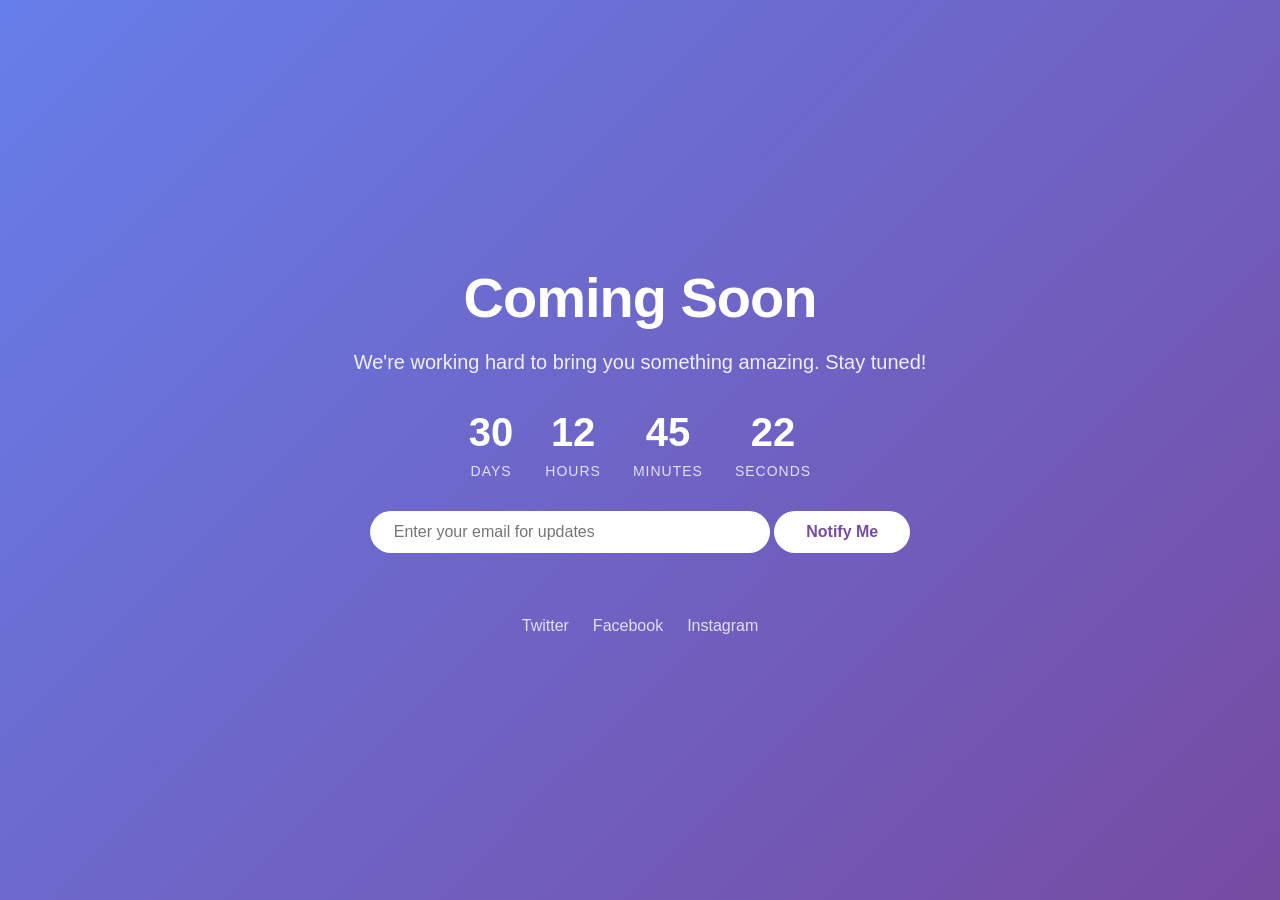
==== index.html @ 6c6be85b "first commit" ====
<!DOCTYPE html>
<html lang="en">
<head>
    <meta charset="UTF-8">
    <meta name="viewport" content="width=device-width, initial-scale=1.0">
    <title>Coming Soon</title>
    <style>
        * {
            margin: 0;
            padding: 0;
            box-sizing: border-box;
            font-family: -apple-system, BlinkMacSystemFont, 'Segoe UI', Roboto, Oxygen, Ubuntu, Cantarell, sans-serif;
        }

        body {
            min-height: 100vh;
            display: flex;
            flex-direction: column;
            justify-content: center;
            align-items: center;
            background: linear-gradient(135deg, #667eea 0%, #764ba2 100%);
            color: white;
            padding: 2rem;
            text-align: center;
        }

        .container {
            max-width: 800px;
            margin: 0 auto;
        }

        h1 {
            font-size: 3.5rem;
            margin-bottom: 1rem;
            font-weight: 700;
            letter-spacing: -1px;
        }

        p {
            font-size: 1.25rem;
            margin-bottom: 2rem;
            line-height: 1.6;
            opacity: 0.9;
        }

        .countdown {
            display: flex;
            gap: 2rem;
            margin: 2rem 0;
            justify-content: center;
        }

        .countdown-item {
            display: flex;
            flex-direction: column;
            align-items: center;
        }

        .countdown-number {
            font-size: 2.5rem;
            font-weight: 700;
            margin-bottom: 0.5rem;
        }

        .countdown-label {
            font-size: 0.875rem;
            text-transform: uppercase;
            letter-spacing: 1px;
            opacity: 0.8;
        }

        .email-form {
            margin-top: 2rem;
        }

        input[type="email"] {
            padding: 0.75rem 1.5rem;
            font-size: 1rem;
            border: none;
            border-radius: 50px;
            width: 100%;
            max-width: 400px;
            margin-bottom: 1rem;
            outline: none;
        }

        button {
            background: white;
            color: #764ba2;
            border: none;
            padding: 0.75rem 2rem;
            font-size: 1rem;
            font-weight: 600;
            border-radius: 50px;
            cursor: pointer;
            transition: transform 0.2s;
        }

        button:hover {
            transform: translateY(-2px);
        }

        .social-links {
            margin-top: 3rem;
            display: flex;
            gap: 1.5rem;
            justify-content: center;
        }

        .social-links a {
            color: white;
            text-decoration: none;
            opacity: 0.8;
            transition: opacity 0.2s;
        }

        .social-links a:hover {
            opacity: 1;
        }

        @media (max-width: 600px) {
            h1 {
                font-size: 2.5rem;
            }

            .countdown {
                gap: 1rem;
            }

            .countdown-number {
                font-size: 2rem;
            }
        }
    </style>
</head>
<body>
    <div class="container">
        <h1>Coming Soon</h1>
        <p>We're working hard to bring you something amazing. Stay tuned!</p>
        
        <div class="countdown">
            <div class="countdown-item">
                <span class="countdown-number">30</span>
                <span class="countdown-label">Days</span>
            </div>
            <div class="countdown-item">
                <span class="countdown-number">12</span>
                <span class="countdown-label">Hours</span>
            </div>
            <div class="countdown-item">
                <span class="countdown-number">45</span>
                <span class="countdown-label">Minutes</span>
            </div>
            <div class="countdown-item">
                <span class="countdown-number">22</span>
                <span class="countdown-label">Seconds</span>
            </div>
        </div>

        <div class="email-form">
            <input type="email" placeholder="Enter your email for updates">
            <button>Notify Me</button>
        </div>

        <div class="social-links">
            <a href="#" aria-label="Twitter">Twitter</a>
            <a href="#" aria-label="Facebook">Facebook</a>
            <a href="#" aria-label="Instagram">Instagram</a>
        </div>
    </div>
</body>
</html>
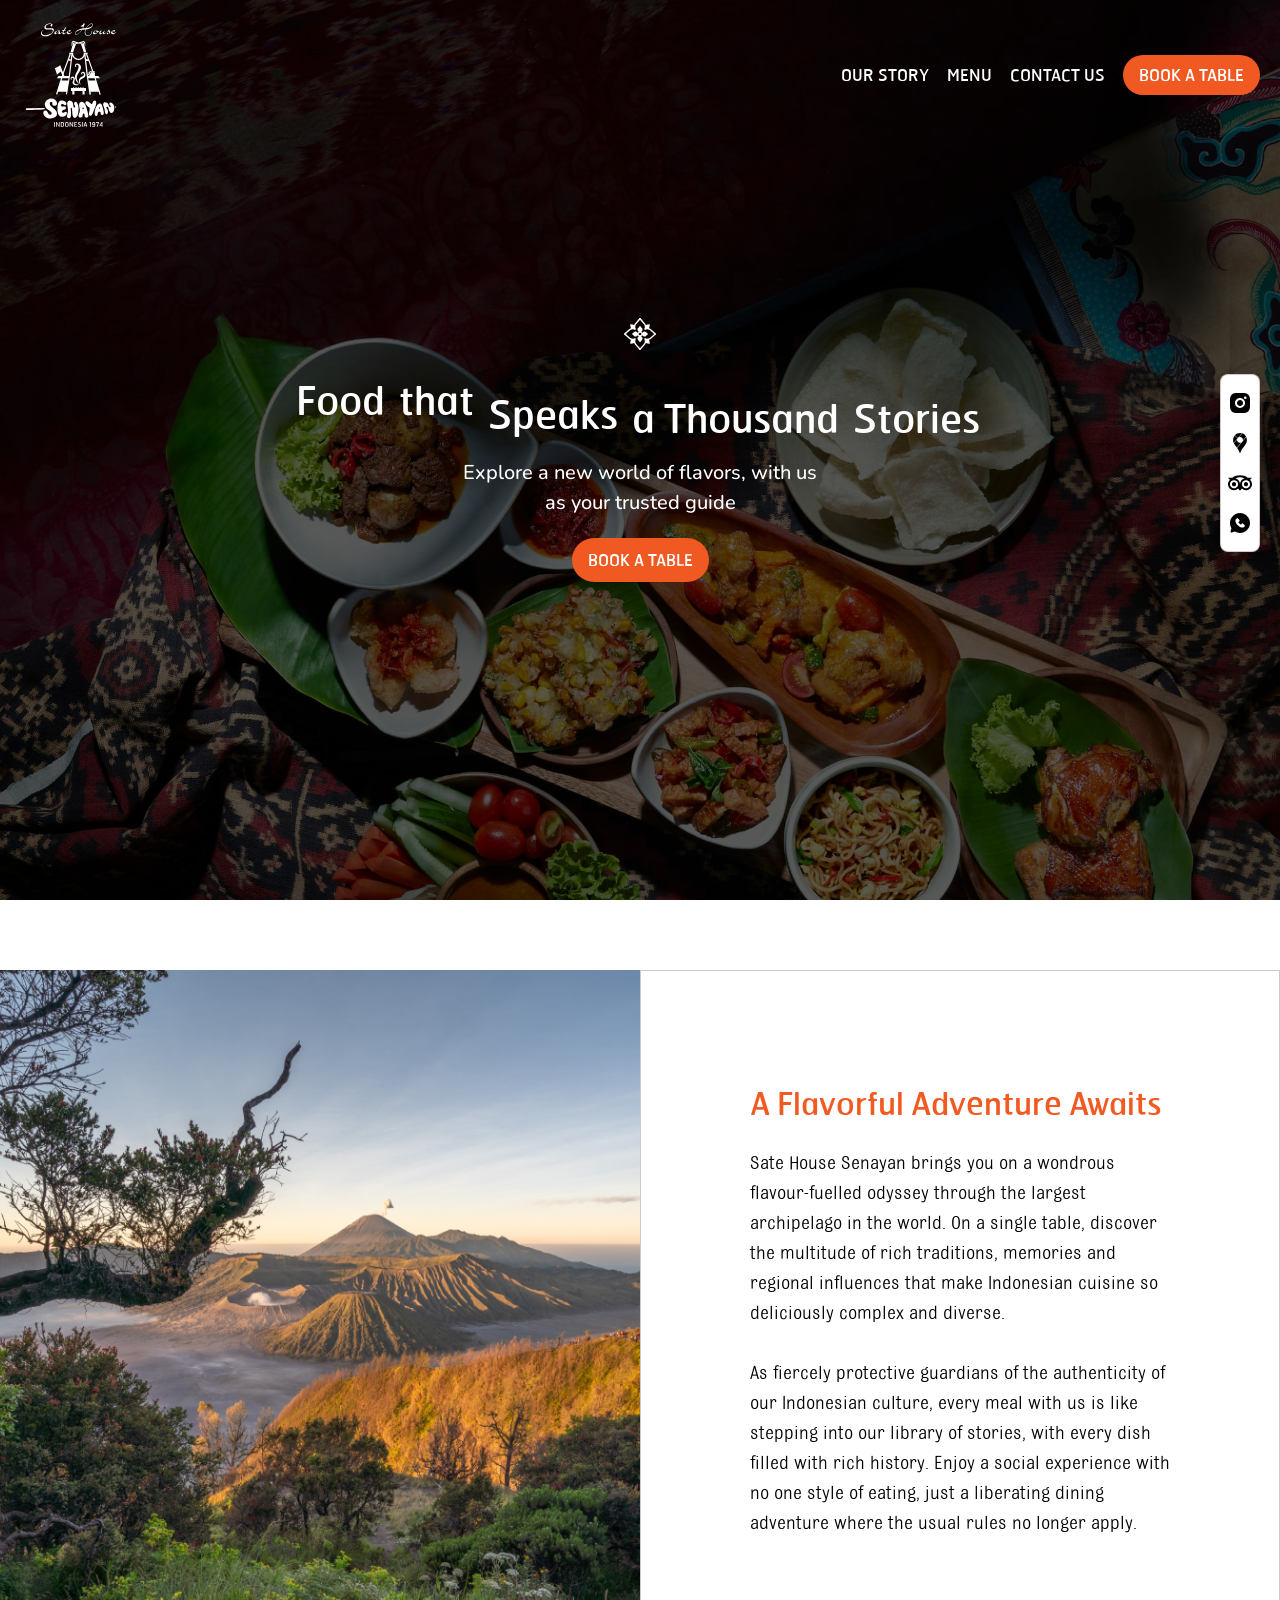
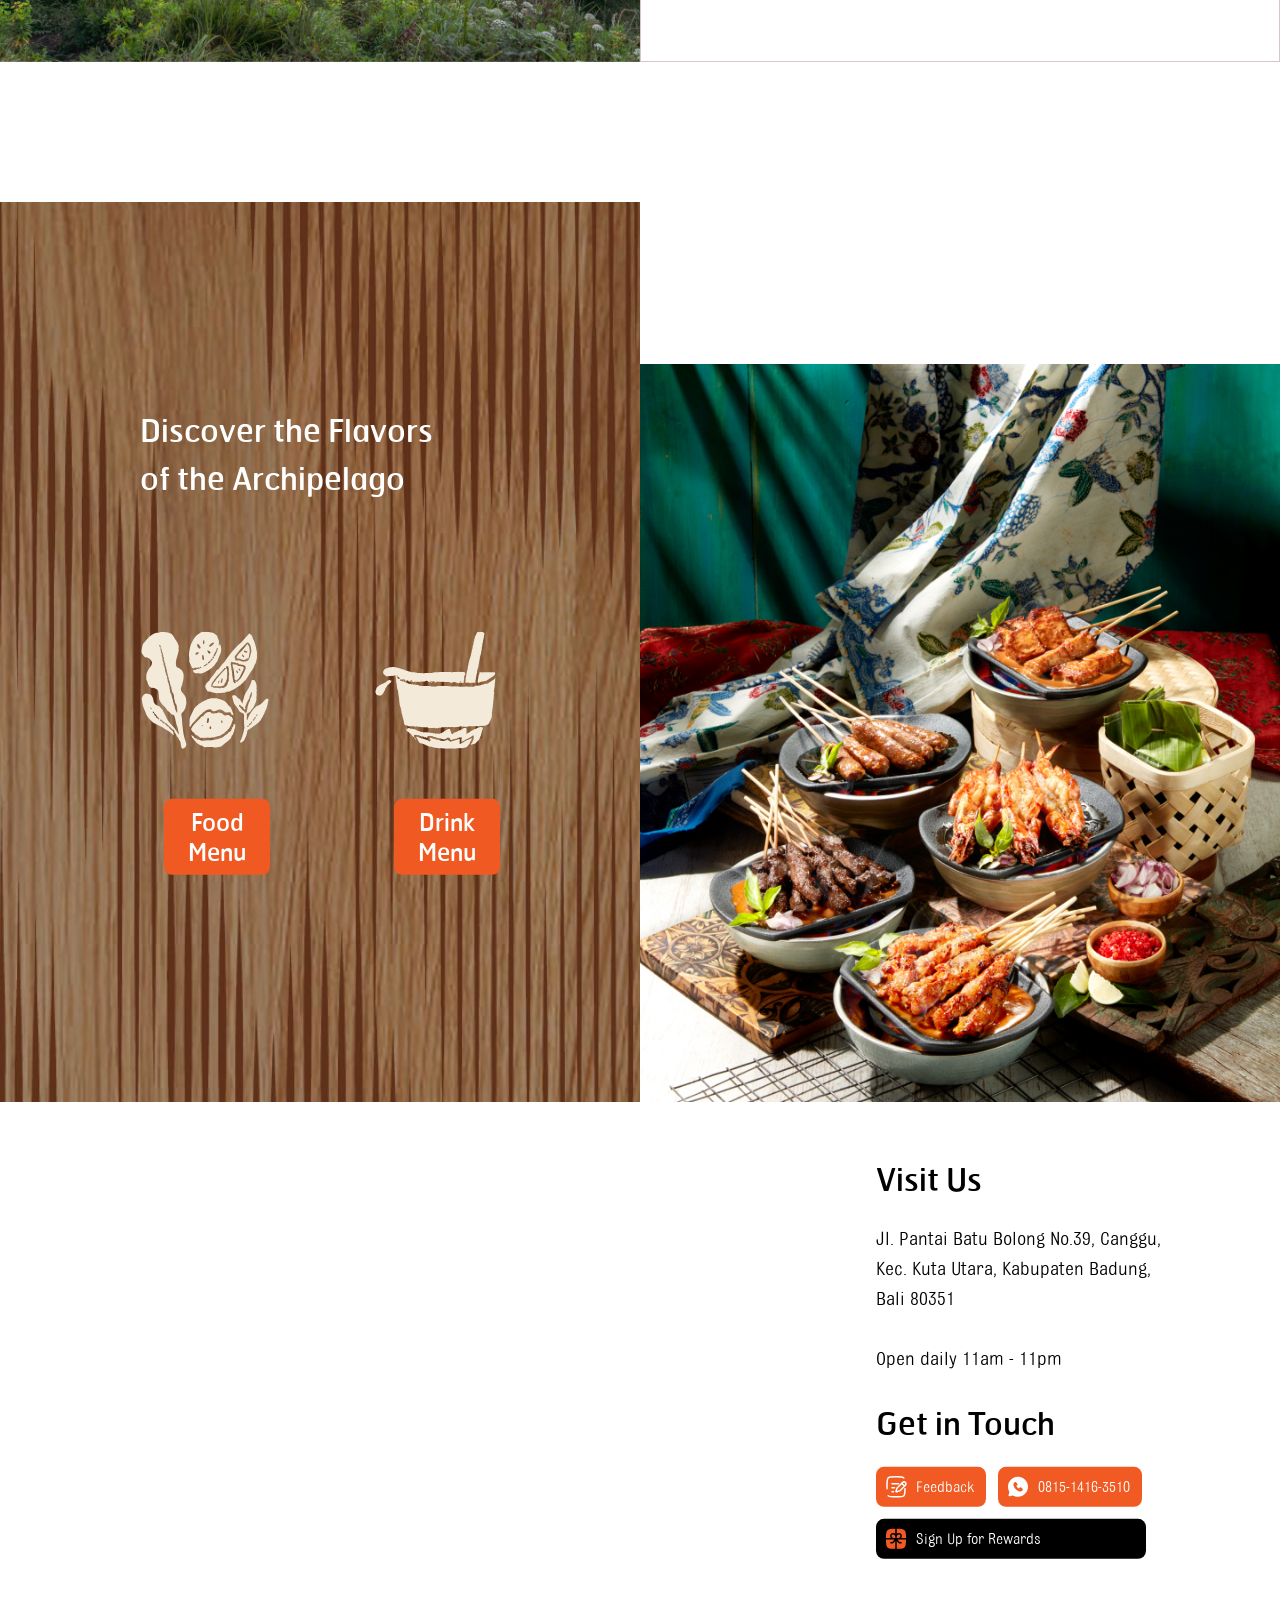
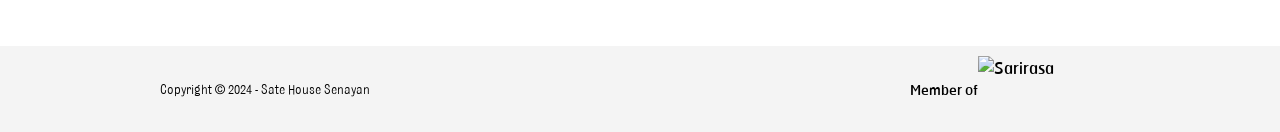
==== commit a260d0b0: "static page" ====
--- a/index.html
+++ b/index.html
@@ -1,172 +1 @@
-<!DOCTYPE html>
-<html lang="en">
-<head>
-    <meta charset="UTF-8">
-    <meta name="viewport" content="width=device-width, initial-scale=1.0">
-    <title>Coming Soon</title>
-    <style>
-        * {
-            margin: 0;
-            padding: 0;
-            box-sizing: border-box;
-            font-family: -apple-system, BlinkMacSystemFont, 'Segoe UI', Roboto, Oxygen, Ubuntu, Cantarell, sans-serif;
-        }
-
-        body {
-            min-height: 100vh;
-            display: flex;
-            flex-direction: column;
-            justify-content: center;
-            align-items: center;
-            background: linear-gradient(135deg, #667eea 0%, #764ba2 100%);
-            color: white;
-            padding: 2rem;
-            text-align: center;
-        }
-
-        .container {
-            max-width: 800px;
-            margin: 0 auto;
-        }
-
-        h1 {
-            font-size: 3.5rem;
-            margin-bottom: 1rem;
-            font-weight: 700;
-            letter-spacing: -1px;
-        }
-
-        p {
-            font-size: 1.25rem;
-            margin-bottom: 2rem;
-            line-height: 1.6;
-            opacity: 0.9;
-        }
-
-        .countdown {
-            display: flex;
-            gap: 2rem;
-            margin: 2rem 0;
-            justify-content: center;
-        }
-
-        .countdown-item {
-            display: flex;
-            flex-direction: column;
-            align-items: center;
-        }
-
-        .countdown-number {
-            font-size: 2.5rem;
-            font-weight: 700;
-            margin-bottom: 0.5rem;
-        }
-
-        .countdown-label {
-            font-size: 0.875rem;
-            text-transform: uppercase;
-            letter-spacing: 1px;
-            opacity: 0.8;
-        }
-
-        .email-form {
-            margin-top: 2rem;
-        }
-
-        input[type="email"] {
-            padding: 0.75rem 1.5rem;
-            font-size: 1rem;
-            border: none;
-            border-radius: 50px;
-            width: 100%;
-            max-width: 400px;
-            margin-bottom: 1rem;
-            outline: none;
-        }
-
-        button {
-            background: white;
-            color: #764ba2;
-            border: none;
-            padding: 0.75rem 2rem;
-            font-size: 1rem;
-            font-weight: 600;
-            border-radius: 50px;
-            cursor: pointer;
-            transition: transform 0.2s;
-        }
-
-        button:hover {
-            transform: translateY(-2px);
-        }
-
-        .social-links {
-            margin-top: 3rem;
-            display: flex;
-            gap: 1.5rem;
-            justify-content: center;
-        }
-
-        .social-links a {
-            color: white;
-            text-decoration: none;
-            opacity: 0.8;
-            transition: opacity 0.2s;
-        }
-
-        .social-links a:hover {
-            opacity: 1;
-        }
-
-        @media (max-width: 600px) {
-            h1 {
-                font-size: 2.5rem;
-            }
-
-            .countdown {
-                gap: 1rem;
-            }
-
-            .countdown-number {
-                font-size: 2rem;
-            }
-        }
-    </style>
-</head>
-<body>
-    <div class="container">
-        <h1>Coming Soon</h1>
-        <p>We're working hard to bring you something amazing. Stay tuned!</p>
-        
-        <div class="countdown">
-            <div class="countdown-item">
-                <span class="countdown-number">30</span>
-                <span class="countdown-label">Days</span>
-            </div>
-            <div class="countdown-item">
-                <span class="countdown-number">12</span>
-                <span class="countdown-label">Hours</span>
-            </div>
-            <div class="countdown-item">
-                <span class="countdown-number">45</span>
-                <span class="countdown-label">Minutes</span>
-            </div>
-            <div class="countdown-item">
-                <span class="countdown-number">22</span>
-                <span class="countdown-label">Seconds</span>
-            </div>
-        </div>
-
-        <div class="email-form">
-            <input type="email" placeholder="Enter your email for updates">
-            <button>Notify Me</button>
-        </div>
-
-        <div class="social-links">
-            <a href="#" aria-label="Twitter">Twitter</a>
-            <a href="#" aria-label="Facebook">Facebook</a>
-            <a href="#" aria-label="Instagram">Instagram</a>
-        </div>
-    </div>
-</body>
-</html>+<!DOCTYPE html><html lang="en" class="__className_6db73c __className_2bde3f "><head><meta charSet="utf-8"/><meta name="viewport" content="width=device-width, initial-scale=1"/><link rel="stylesheet" href="/_next/static/css/7b7d00e646246f4a.css" data-precedence="next"/><link rel="preload" as="script" fetchPriority="low" href="/_next/static/chunks/webpack-5781fd0ef78ba35a.js"/><script src="/_next/static/chunks/4bd1b696-b4d4c3868257e762.js" async=""></script><script src="/_next/static/chunks/517-fddcf30f8b058bba.js" async=""></script><script src="/_next/static/chunks/main-app-9f4c0e25c41bf438.js" async=""></script><script src="/_next/static/chunks/899-93f6ccc9c23cd250.js" async=""></script><script src="/_next/static/chunks/125-6d3291739404883a.js" async=""></script><script src="/_next/static/chunks/app/layout-464c340d1056401e.js" async=""></script><script src="/_next/static/chunks/506-14bade9858366068.js" async=""></script><script src="/_next/static/chunks/app/page-1eec927fa86f9a3a.js" async=""></script><link rel="preload" href="/_next/static/css/98c5d6a2d9424ba6.css" as="style"/><link rel="preload" href="https://www.googletagmanager.com/gtag/js?id=G-S4T24HRCFS" as="script"/><title>Sate House Senayan - Discover the Flavors of Indonesia</title><meta name="description" content="Explore a new world of flavors, with Sate House Senayan as your trusted guide. Reserve Now!"/><meta name="keywords" content="Sate House Senayan,Sate Khas Senayan,Sate Senayan Bali,Sate House Senayan Canggu,Sate House Senayan Menu,Sate House Senayan Food,Sate House Senayan Menu,Reservation Sate House Senayan,Best Satay in Bali,Bali Food Recommendation,Restaurant in Canggu,Best Indonesian Restaurant Canggu,Authentic Indonesian Cuisine Canggu,Family-Friendly Restaurant Canggu,Traditional Indonesian Food Canggu,Sarirasa Group Restaurant,Best Restaurant in Bali,Bali Delicious Indonesian Restaurant"/><meta property="og:title" content="Sate House Senayan - Discover the Flavors of Indonesia"/><meta property="og:description" content="Explore a new world of flavors, with Sate House Senayan as your trusted guide. Reserve Now!"/><meta property="og:image" content="http://localhost:3000/shs-logo.png"/><meta name="twitter:card" content="summary_large_image"/><meta name="twitter:title" content="Sate House Senayan - Discover the Flavors of Indonesia"/><meta name="twitter:description" content="Explore a new world of flavors, with Sate House Senayan as your trusted guide. Reserve Now!"/><meta name="twitter:image" content="http://localhost:3000/shs-logo.png"/><link rel="icon" href="/favicon.ico" type="image/x-icon" sizes="16x16"/><script src="/_next/static/chunks/polyfills-42372ed130431b0a.js" noModule=""></script></head><body><div class="w-full h-screen flex flex-col justify-center items-center" style="opacity:1"><div role="status" class="scale-[200%]"><svg aria-hidden="true" class="inline w-8 h-8 text-gray-200 animate-spin dark:text-[#76592b] fill-[#c39245]" viewBox="0 0 100 101" fill="none" xmlns="http://www.w3.org/2000/svg"><path d="M100 50.5908C100 78.2051 77.6142 100.591 50 100.591C22.3858 100.591 0 78.2051 0 50.5908C0 22.9766 22.3858 0.59082 50 0.59082C77.6142 0.59082 100 22.9766 100 50.5908ZM9.08144 50.5908C9.08144 73.1895 27.4013 91.5094 50 91.5094C72.5987 91.5094 90.9186 73.1895 90.9186 50.5908C90.9186 27.9921 72.5987 9.67226 50 9.67226C27.4013 9.67226 9.08144 27.9921 9.08144 50.5908Z" fill="currentColor"></path><path d="M93.9676 39.0409C96.393 38.4038 97.8624 35.9116 97.0079 33.5539C95.2932 28.8227 92.871 24.3692 89.8167 20.348C85.8452 15.1192 80.8826 10.7238 75.2124 7.41289C69.5422 4.10194 63.2754 1.94025 56.7698 1.05124C51.7666 0.367541 46.6976 0.446843 41.7345 1.27873C39.2613 1.69328 37.813 4.19778 38.4501 6.62326C39.0873 9.04874 41.5694 10.4717 44.0505 10.1071C47.8511 9.54855 51.7191 9.52689 55.5402 10.0491C60.8642 10.7766 65.9928 12.5457 70.6331 15.2552C75.2735 17.9648 79.3347 21.5619 82.5849 25.841C84.9175 28.9121 86.7997 32.2913 88.1811 35.8758C89.083 38.2158 91.5421 39.6781 93.9676 39.0409Z" fill="currentFill"></path></svg></div><span class="text-[16px] lg:text-[18px] text-[#c39245] mt-8 font-nunito font-semibold">Loading...</span></div><script src="/_next/static/chunks/webpack-5781fd0ef78ba35a.js" async=""></script><script>(self.__next_f=self.__next_f||[]).push([0])</script><script>self.__next_f.push([1,"3:\"$Sreact.fragment\"\n4:I[8374,[\"899\",\"static/chunks/899-93f6ccc9c23cd250.js\",\"125\",\"static/chunks/125-6d3291739404883a.js\",\"177\",\"static/chunks/app/layout-464c340d1056401e.js\"],\"AppProvider\"]\n5:I[3446,[\"899\",\"static/chunks/899-93f6ccc9c23cd250.js\",\"125\",\"static/chunks/125-6d3291739404883a.js\",\"177\",\"static/chunks/app/layout-464c340d1056401e.js\"],\"Providers\"]\n6:I[5244,[],\"\"]\n7:I[3866,[],\"\"]\n8:I[766,[\"899\",\"static/chunks/899-93f6ccc9c23cd250.js\",\"125\",\"static/chunks/125-6d3291739404883a.js\",\"177\",\"static/chunks/app/layout-464c340d1056401e.js\"],\"GoogleAnalytics\"]\n9:I[7033,[],\"ClientPageRoot\"]\na:I[2903,[\"899\",\"static/chunks/899-93f6ccc9c23cd250.js\",\"125\",\"static/chunks/125-6d3291739404883a.js\",\"506\",\"static/chunks/506-14bade9858366068.js\",\"974\",\"static/chunks/app/page-1eec927fa86f9a3a.js\"],\"default\"]\nd:I[6213,[],\"OutletBoundary\"]\nf:I[6213,[],\"MetadataBoundary\"]\n11:I[6213,[],\"ViewportBoundary\"]\n13:I[4835,[],\"\"]\n1:HL[\"/_next/static/css/7b7d00e646246f4a.css\",\"style\"]\n2:HL[\"/_next/static/css/98c5d6a2d9424ba6.css\",\"style\"]\n"])</script><script>self.__next_f.push([1,"0:{\"P\":null,\"b\":\"rI2txaQR-Y3vKgii42Got\",\"p\":\"\",\"c\":[\"\",\"\"],\"i\":false,\"f\":[[[\"\",{\"children\":[\"__PAGE__\",{}]},\"$undefined\",\"$undefined\",true],[\"\",[\"$\",\"$3\",\"c\",{\"children\":[[[\"$\",\"link\",\"0\",{\"rel\":\"stylesheet\",\"href\":\"/_next/static/css/7b7d00e646246f4a.css\",\"precedence\":\"next\",\"crossOrigin\":\"$undefined\",\"nonce\":\"$undefined\"}]],[\"$\",\"html\",null,{\"lang\":\"en\",\"suppressHydrationWarning\":true,\"className\":\"__className_6db73c __className_2bde3f \",\"children\":[[\"$\",\"body\",null,{\"children\":[\"$\",\"$L4\",null,{\"children\":[\"$\",\"$L5\",null,{\"children\":[\"$\",\"$L6\",null,{\"parallelRouterKey\":\"children\",\"segmentPath\":[\"children\"],\"error\":\"$undefined\",\"errorStyles\":\"$undefined\",\"errorScripts\":\"$undefined\",\"template\":[\"$\",\"$L7\",null,{}],\"templateStyles\":\"$undefined\",\"templateScripts\":\"$undefined\",\"notFound\":[[\"$\",\"title\",null,{\"children\":\"404: This page could not be found.\"}],[\"$\",\"div\",null,{\"style\":{\"fontFamily\":\"system-ui,\\\"Segoe UI\\\",Roboto,Helvetica,Arial,sans-serif,\\\"Apple Color Emoji\\\",\\\"Segoe UI Emoji\\\"\",\"height\":\"100vh\",\"textAlign\":\"center\",\"display\":\"flex\",\"flexDirection\":\"column\",\"alignItems\":\"center\",\"justifyContent\":\"center\"},\"children\":[\"$\",\"div\",null,{\"children\":[[\"$\",\"style\",null,{\"dangerouslySetInnerHTML\":{\"__html\":\"body{color:#000;background:#fff;margin:0}.next-error-h1{border-right:1px solid rgba(0,0,0,.3)}@media (prefers-color-scheme:dark){body{color:#fff;background:#000}.next-error-h1{border-right:1px solid rgba(255,255,255,.3)}}\"}}],[\"$\",\"h1\",null,{\"className\":\"next-error-h1\",\"style\":{\"display\":\"inline-block\",\"margin\":\"0 20px 0 0\",\"padding\":\"0 23px 0 0\",\"fontSize\":24,\"fontWeight\":500,\"verticalAlign\":\"top\",\"lineHeight\":\"49px\"},\"children\":\"404\"}],[\"$\",\"div\",null,{\"style\":{\"display\":\"inline-block\"},\"children\":[\"$\",\"h2\",null,{\"style\":{\"fontSize\":14,\"fontWeight\":400,\"lineHeight\":\"49px\",\"margin\":0},\"children\":\"This page could not be found.\"}]}]]}]}]],\"notFoundStyles\":[]}]}]}]}],[\"$\",\"$L8\",null,{\"gaId\":\"G-S4T24HRCFS\"}]]}]]}],{\"children\":[\"__PAGE__\",[\"$\",\"$3\",\"c\",{\"children\":[[\"$\",\"$L9\",null,{\"Component\":\"$a\",\"searchParams\":{},\"params\":{},\"promises\":[\"$@b\",\"$@c\"]}],[[\"$\",\"link\",\"0\",{\"rel\":\"stylesheet\",\"href\":\"/_next/static/css/98c5d6a2d9424ba6.css\",\"precedence\":\"next\",\"crossOrigin\":\"$undefined\",\"nonce\":\"$undefined\"}]],[\"$\",\"$Ld\",null,{\"children\":\"$Le\"}]]}],{},null]},null],[\"$\",\"$3\",\"h\",{\"children\":[null,[\"$\",\"$3\",\"YYYOxIQPoZxSJGMmV42Me\",{\"children\":[[\"$\",\"$Lf\",null,{\"children\":\"$L10\"}],[\"$\",\"$L11\",null,{\"children\":\"$L12\"}],null]}]]}]]],\"m\":\"$undefined\",\"G\":[\"$13\",\"$undefined\"],\"s\":false,\"S\":true}\n"])</script><script>self.__next_f.push([1,"b:{}\nc:{}\n"])</script><script>self.__next_f.push([1,"12:[[\"$\",\"meta\",\"0\",{\"name\":\"viewport\",\"content\":\"width=device-width, initial-scale=1\"}]]\n10:[[\"$\",\"meta\",\"0\",{\"charSet\":\"utf-8\"}],[\"$\",\"title\",\"1\",{\"children\":\"Sate House Senayan - Discover the Flavors of Indonesia\"}],[\"$\",\"meta\",\"2\",{\"name\":\"description\",\"content\":\"Explore a new world of flavors, with Sate House Senayan as your trusted guide. Reserve Now!\"}],[\"$\",\"meta\",\"3\",{\"name\":\"keywords\",\"content\":\"Sate House Senayan,Sate Khas Senayan,Sate Senayan Bali,Sate House Senayan Canggu,Sate House Senayan Menu,Sate House Senayan Food,Sate House Senayan Menu,Reservation Sate House Senayan,Best Satay in Bali,Bali Food Recommendation,Restaurant in Canggu,Best Indonesian Restaurant Canggu,Authentic Indonesian Cuisine Canggu,Family-Friendly Restaurant Canggu,Traditional Indonesian Food Canggu,Sarirasa Group Restaurant,Best Restaurant in Bali,Bali Delicious Indonesian Restaurant\"}],[\"$\",\"meta\",\"4\",{\"property\":\"og:title\",\"content\":\"Sate House Senayan - Discover the Flavors of Indonesia\"}],[\"$\",\"meta\",\"5\",{\"property\":\"og:description\",\"content\":\"Explore a new world of flavors, with Sate House Senayan as your trusted guide. Reserve Now!\"}],[\"$\",\"meta\",\"6\",{\"property\":\"og:image\",\"content\":\"http://localhost:3000/shs-logo.png\"}],[\"$\",\"meta\",\"7\",{\"name\":\"twitter:card\",\"content\":\"summary_large_image\"}],[\"$\",\"meta\",\"8\",{\"name\":\"twitter:title\",\"content\":\"Sate House Senayan - Discover the Flavors of Indonesia\"}],[\"$\",\"meta\",\"9\",{\"name\":\"twitter:description\",\"content\":\"Explore a new world of flavors, with Sate House Senayan as your trusted guide. Reserve Now!\"}],[\"$\",\"meta\",\"10\",{\"name\":\"twitter:image\",\"content\":\"http://localhost:3000/shs-logo.png\"}],[\"$\",\"link\",\"11\",{\"rel\":\"icon\",\"href\":\"/favicon.ico\",\"type\":\"image/x-icon\",\"sizes\":\"16x16\"}]]\n"])</script><script>self.__next_f.push([1,"e:null\n"])</script></body></html>
--- a/_next/static/css/7b7d00e646246f4a.css
+++ b/_next/static/css/7b7d00e646246f4a.css
@@ -0,0 +1,3 @@
+@font-face{font-family:nunito;src:url(/_next/static/media/5812fd0b50db2da8-s.p.woff) format("woff");font-display:swap;font-weight:200}@font-face{font-family:nunito;src:url(/_next/static/media/24e98cba28ccd2c7-s.p.woff) format("woff");font-display:swap;font-weight:300}@font-face{font-family:nunito;src:url(/_next/static/media/8120d47db5208c54-s.p.woff) format("woff");font-display:swap;font-weight:400}@font-face{font-family:nunito;src:url(/_next/static/media/55a52775e57e96cc-s.p.woff) format("woff");font-display:swap;font-weight:500}@font-face{font-family:nunito;src:url(/_next/static/media/9362a118d51e83a1-s.p.woff) format("woff");font-display:swap;font-weight:600}@font-face{font-family:nunito;src:url(/_next/static/media/0e9b571f8750e50d-s.p.woff) format("woff");font-display:swap;font-weight:700}@font-face{font-family:nunito;src:url(/_next/static/media/498b9be6fe709ded-s.p.woff) format("woff");font-display:swap;font-weight:800}@font-face{font-family:nunito;src:url(/_next/static/media/9e7b118fcdb32f55-s.p.woff) format("woff");font-display:swap;font-weight:900}@font-face{font-family:nunito Fallback;src:local("Arial");ascent-override:99.46%;descent-override:34.73%;line-gap-override:0.00%;size-adjust:101.65%}.__className_58d437{font-family:nunito,nunito Fallback}.__variable_58d437{--font-nunito:"nunito","nunito Fallback"}@font-face{font-family:merienda;src:url(/_next/static/media/ce561fb54a2587b9-s.p.woff) format("woff");font-display:swap;font-weight:300}@font-face{font-family:merienda;src:url(/_next/static/media/f0b991fd6a66c333-s.p.woff) format("woff");font-display:swap;font-weight:400}@font-face{font-family:merienda;src:url(/_next/static/media/6ef7cd026d23eff3-s.p.woff) format("woff");font-display:swap;font-weight:500}@font-face{font-family:merienda;src:url(/_next/static/media/793c928f6f906b70-s.p.woff) format("woff");font-display:swap;font-weight:600}@font-face{font-family:merienda;src:url(/_next/static/media/4afb54afe8f2857b-s.p.woff) format("woff");font-display:swap;font-weight:700}@font-face{font-family:merienda;src:url(/_next/static/media/ef467ece433a8924-s.p.woff) format("woff");font-display:swap;font-weight:800}@font-face{font-family:merienda;src:url(/_next/static/media/d4af929a62542101-s.p.woff) format("woff");font-display:swap;font-weight:900}@font-face{font-family:merienda Fallback;src:local("Arial");ascent-override:97.51%;descent-override:30.26%;line-gap-override:0.00%;size-adjust:113.02%}.__className_47cd83{font-family:merienda,merienda Fallback}.__variable_47cd83{--font-merienda:"merienda","merienda Fallback"}@font-face{font-family:bulldog;src:url(/_next/static/media/5ab5d83c80dc1933-s.p.woff) format("woff");font-display:swap;font-weight:500}@font-face{font-family:bulldog Fallback;src:local("Arial");ascent-override:96.09%;descent-override:19.31%;line-gap-override:0.00%;size-adjust:86.48%}.__className_2bde3f{font-family:bulldog,bulldog Fallback;font-weight:500}.__variable_2bde3f{--font-bulldog:"bulldog","bulldog Fallback"}@font-face{font-family:herme;src:url(/_next/static/media/a0f99a0db0a16b35-s.p.woff) format("woff");font-display:swap;font-weight:500}@font-face{font-family:herme Fallback;src:local("Arial");ascent-override:99.36%;descent-override:21.18%;line-gap-override:0.00%;size-adjust:101.05%}.__className_6db73c{font-family:herme,herme Fallback;font-weight:500}.__variable_6db73c{--font-herme:"herme","herme Fallback"}*,:after,:before{--tw-border-spacing-x:0;--tw-border-spacing-y:0;--tw-translate-x:0;--tw-translate-y:0;--tw-rotate:0;--tw-skew-x:0;--tw-skew-y:0;--tw-scale-x:1;--tw-scale-y:1;--tw-pan-x: ;--tw-pan-y: ;--tw-pinch-zoom: ;--tw-scroll-snap-strictness:proximity;--tw-gradient-from-position: ;--tw-gradient-via-position: ;--tw-gradient-to-position: ;--tw-ordinal: ;--tw-slashed-zero: ;--tw-numeric-figure: ;--tw-numeric-spacing: ;--tw-numeric-fraction: ;--tw-ring-inset: ;--tw-ring-offset-width:0px;--tw-ring-offset-color:#fff;--tw-ring-color:rgba(59,130,246,.5);--tw-ring-offset-shadow:0 0 #0000;--tw-ring-shadow:0 0 #0000;--tw-shadow:0 0 #0000;--tw-shadow-colored:0 0 #0000;--tw-blur: ;--tw-brightness: ;--tw-contrast: ;--tw-grayscale: ;--tw-hue-rotate: ;--tw-invert: ;--tw-saturate: ;--tw-sepia: ;--tw-drop-shadow: ;--tw-backdrop-blur: ;--tw-backdrop-brightness: ;--tw-backdrop-contrast: ;--tw-backdrop-grayscale: ;--tw-backdrop-hue-rotate: ;--tw-backdrop-invert: ;--tw-backdrop-opacity: ;--tw-backdrop-saturate: ;--tw-backdrop-sepia: ;--tw-contain-size: ;--tw-contain-layout: ;--tw-contain-paint: ;--tw-contain-style: }::backdrop{--tw-border-spacing-x:0;--tw-border-spacing-y:0;--tw-translate-x:0;--tw-translate-y:0;--tw-rotate:0;--tw-skew-x:0;--tw-skew-y:0;--tw-scale-x:1;--tw-scale-y:1;--tw-pan-x: ;--tw-pan-y: ;--tw-pinch-zoom: ;--tw-scroll-snap-strictness:proximity;--tw-gradient-from-position: ;--tw-gradient-via-position: ;--tw-gradient-to-position: ;--tw-ordinal: ;--tw-slashed-zero: ;--tw-numeric-figure: ;--tw-numeric-spacing: ;--tw-numeric-fraction: ;--tw-ring-inset: ;--tw-ring-offset-width:0px;--tw-ring-offset-color:#fff;--tw-ring-color:rgba(59,130,246,.5);--tw-ring-offset-shadow:0 0 #0000;--tw-ring-shadow:0 0 #0000;--tw-shadow:0 0 #0000;--tw-shadow-colored:0 0 #0000;--tw-blur: ;--tw-brightness: ;--tw-contrast: ;--tw-grayscale: ;--tw-hue-rotate: ;--tw-invert: ;--tw-saturate: ;--tw-sepia: ;--tw-drop-shadow: ;--tw-backdrop-blur: ;--tw-backdrop-brightness: ;--tw-backdrop-contrast: ;--tw-backdrop-grayscale: ;--tw-backdrop-hue-rotate: ;--tw-backdrop-invert: ;--tw-backdrop-opacity: ;--tw-backdrop-saturate: ;--tw-backdrop-sepia: ;--tw-contain-size: ;--tw-contain-layout: ;--tw-contain-paint: ;--tw-contain-style: }/*
+! tailwindcss v3.4.15 | MIT License | https://tailwindcss.com
+*/*,:after,:before{box-sizing:border-box;border:0 solid #e5e7eb}:after,:before{--tw-content:""}:host,html{line-height:1.5;-webkit-text-size-adjust:100%;-moz-tab-size:4;tab-size:4;font-family:ui-sans-serif,system-ui,sans-serif,Apple Color Emoji,Segoe UI Emoji,Segoe UI Symbol,Noto Color Emoji;font-feature-settings:normal;font-variation-settings:normal;-webkit-tap-highlight-color:transparent}body{margin:0;line-height:inherit}hr{height:0;color:inherit;border-top-width:1px}abbr:where([title]){text-decoration:underline dotted}h1,h2,h3,h4,h5,h6{font-size:inherit;font-weight:inherit}a{color:inherit;text-decoration:inherit}b,strong{font-weight:bolder}code,kbd,pre,samp{font-family:ui-monospace,SFMono-Regular,Menlo,Monaco,Consolas,Liberation Mono,Courier New,monospace;font-feature-settings:normal;font-variation-settings:normal;font-size:1em}small{font-size:80%}sub,sup{font-size:75%;line-height:0;position:relative;vertical-align:baseline}sub{bottom:-.25em}sup{top:-.5em}table{text-indent:0;border-color:inherit;border-collapse:collapse}button,input,optgroup,select,textarea{font-family:inherit;font-feature-settings:inherit;font-variation-settings:inherit;font-size:100%;font-weight:inherit;line-height:inherit;letter-spacing:inherit;color:inherit;margin:0;padding:0}button,select{text-transform:none}button,input:where([type=button]),input:where([type=reset]),input:where([type=submit]){-webkit-appearance:button;background-color:transparent;background-image:none}:-moz-focusring{outline:auto}:-moz-ui-invalid{box-shadow:none}progress{vertical-align:baseline}::-webkit-inner-spin-button,::-webkit-outer-spin-button{height:auto}[type=search]{-webkit-appearance:textfield;outline-offset:-2px}::-webkit-search-decoration{-webkit-appearance:none}::-webkit-file-upload-button{-webkit-appearance:button;font:inherit}summary{display:list-item}blockquote,dd,dl,figure,h1,h2,h3,h4,h5,h6,hr,p,pre{margin:0}fieldset{margin:0}fieldset,legend{padding:0}menu,ol,ul{list-style:none;margin:0;padding:0}dialog{padding:0}textarea{resize:vertical}input::placeholder,textarea::placeholder{opacity:1;color:#9ca3af}[role=button],button{cursor:pointer}:disabled{cursor:default}audio,canvas,embed,iframe,img,object,svg,video{display:block;vertical-align:middle}img,video{max-width:100%;height:auto}[hidden]:where(:not([hidden=until-found])){display:none}.visible{visibility:visible}.fixed{position:fixed}.absolute{position:absolute}.relative{position:relative}.sticky{position:sticky}.bottom-0{bottom:0}.left-0{left:0}.left-\[24px\]{left:24px}.right-\[20px\]{right:20px}.right-\[8px\]{right:8px}.top-0{top:0}.top-\[24px\]{top:24px}.z-\[1000\]{z-index:1000}.z-\[1001\]{z-index:1001}.z-\[1004\]{z-index:1004}.z-\[1005\]{z-index:1005}.z-\[1007\]{z-index:1007}.z-\[1008\]{z-index:1008}.z-\[1009\]{z-index:1009}.z-\[1010\]{z-index:1010}.z-\[1\]{z-index:1}.z-\[2\]{z-index:2}.z-\[999\]{z-index:999}.mx-auto{margin-left:auto;margin-right:auto}.my-\[20px\]{margin-top:20px;margin-bottom:20px}.my-\[70px\]{margin-top:70px;margin-bottom:70px}.mb-2{margin-bottom:.5rem}.mb-3{margin-bottom:.75rem}.mb-4{margin-bottom:1rem}.mb-8{margin-bottom:2rem}.mb-\[130px\]{margin-bottom:130px}.mb-\[20px\]{margin-bottom:20px}.mb-\[40px\]{margin-bottom:40px}.ml-2{margin-left:.5rem}.ml-3{margin-left:.75rem}.ml-4{margin-left:1rem}.ml-6{margin-left:1.5rem}.ml-\[20px\]{margin-left:20px}.mr-4{margin-right:1rem}.mt-2{margin-top:.5rem}.mt-4{margin-top:1rem}.mt-8{margin-top:2rem}.mt-\[12px\]{margin-top:12px}.mt-\[194px\]{margin-top:194px}.mt-\[20px\]{margin-top:20px}.mt-\[28px\]{margin-top:28px}.mt-\[50px\]{margin-top:50px}.mt-\[70px\]{margin-top:70px}.inline{display:inline}.flex{display:flex}.table{display:table}.hidden{display:none}.h-8{height:2rem}.h-\[100vh\]{height:100vh}.h-\[120px\]{height:120px}.h-\[150px\]{height:150px}.h-\[28px\]{height:28px}.h-\[404px\]{height:404px}.h-\[40px\]{height:40px}.h-\[543px\]{height:543px}.h-\[690px\]{height:690px}.h-\[73vh\]{height:73vh}.h-\[74px\]{height:74px}.h-\[812px\]{height:812px}.h-\[84px\]{height:84px}.h-\[86px\]{height:86px}.h-screen{height:100vh}.min-h-screen{min-height:100vh}.w-1\/2{width:50%}.w-8{width:2rem}.w-\[100\%\]{width:100%}.w-\[100vw\]{width:100vw}.w-\[270px\]{width:270px}.w-\[28px\]{width:28px}.w-\[40px\]{width:40px}.w-\[410px\]{width:410px}.w-\[420px\]{width:420px}.w-\[75\%\]{width:75%}.w-full{width:100%}.w-max{width:max-content}.w-screen{width:100vw}.max-w-\[1300px\]{max-width:1300px}.max-w-\[1400px\]{max-width:1400px}.scale-75{--tw-scale-x:.75;--tw-scale-y:.75}.scale-75,.scale-\[200\%\]{transform:translate(var(--tw-translate-x),var(--tw-translate-y)) rotate(var(--tw-rotate)) skewX(var(--tw-skew-x)) skewY(var(--tw-skew-y)) scaleX(var(--tw-scale-x)) scaleY(var(--tw-scale-y))}.scale-\[200\%\]{--tw-scale-x:200%;--tw-scale-y:200%}.scale-\[70\%\]{--tw-scale-x:70%;--tw-scale-y:70%}.scale-\[70\%\],.scale-\[90\%\]{transform:translate(var(--tw-translate-x),var(--tw-translate-y)) rotate(var(--tw-rotate)) skewX(var(--tw-skew-x)) skewY(var(--tw-skew-y)) scaleX(var(--tw-scale-x)) scaleY(var(--tw-scale-y))}.scale-\[90\%\]{--tw-scale-x:90%;--tw-scale-y:90%}@keyframes spin{to{transform:rotate(1turn)}}.animate-spin{animation:spin 1s linear infinite}.resize{resize:both}.flex-col{flex-direction:column}.items-end{align-items:flex-end}.items-center{align-items:center}.justify-start{justify-content:flex-start}.justify-end{justify-content:flex-end}.justify-center{justify-content:center}.justify-between{justify-content:space-between}.gap-16{gap:4rem}.gap-\[100px\]{gap:100px}.gap-\[12px\]{gap:12px}.gap-\[16px\]{gap:16px}.gap-\[18px\]{gap:18px}.gap-\[24px\]{gap:24px}.overflow-hidden{overflow:hidden}.overflow-y-auto{overflow-y:auto}.overflow-x-hidden{overflow-x:hidden}.rounded-\[30px\]{border-radius:30px}.rounded-\[50px\]{border-radius:50px}.rounded-\[8px\]{border-radius:8px}.rounded-\[8px_8px_0_0\]{border-radius:8px 8px 0 0}.rounded-lg{border-radius:.5rem}.rounded-md{border-radius:.375rem}.border{border-width:1px}.border-\[\#AE8D9380\]{border-color:#ae8d9380}.border-\[\#F1471D\]{--tw-border-opacity:1;border-color:rgb(241 71 29/var(--tw-border-opacity,1))}.bg-\[\#0000004D\]{background-color:#0000004d}.bg-\[\#000000A6\]{background-color:#000000a6}.bg-\[\#F15922\]{--tw-bg-opacity:1;background-color:rgb(241 89 34/var(--tw-bg-opacity,1))}.bg-\[\#F15A22\]{--tw-bg-opacity:1;background-color:rgb(241 90 34/var(--tw-bg-opacity,1))}.bg-\[\#F4F4F4\]{--tw-bg-opacity:1;background-color:rgb(244 244 244/var(--tw-bg-opacity,1))}.bg-\[\#dcdcdc0e\]{background-color:#dcdcdc0e}.bg-\[\#fff\]{--tw-bg-opacity:1;background-color:rgb(255 255 255/var(--tw-bg-opacity,1))}.bg-\[rgba\(0\2c 0\2c 0\2c 0\.47\)\]{background-color:rgba(0,0,0,.47)}.bg-black{--tw-bg-opacity:1;background-color:rgb(0 0 0/var(--tw-bg-opacity,1))}.bg-white{--tw-bg-opacity:1;background-color:rgb(255 255 255/var(--tw-bg-opacity,1))}.fill-\[\#c39245\]{fill:#c39245}.p-2{padding:.5rem}.p-4{padding:1rem}.p-8{padding:2rem}.p-\[20px\]{padding:20px}.px-4{padding-left:1rem;padding-right:1rem}.px-6{padding-left:1.5rem;padding-right:1.5rem}.px-7{padding-left:1.75rem;padding-right:1.75rem}.py-2{padding-top:.5rem;padding-bottom:.5rem}.py-4{padding-top:1rem;padding-bottom:1rem}.py-6{padding-top:1.5rem;padding-bottom:1.5rem}.py-\[10px\]{padding-top:10px;padding-bottom:10px}.py-\[70px\]{padding-top:70px;padding-bottom:70px}.pb-20{padding-bottom:5rem}.pb-4{padding-bottom:1rem}.pb-8{padding-bottom:2rem}.pl-2{padding-left:.5rem}.pl-4{padding-left:1rem}.pr-3{padding-right:.75rem}.pt-6{padding-top:1.5rem}.text-left{text-align:left}.text-center{text-align:center}.text-right{text-align:right}.text-\[14px\]{font-size:14px}.text-\[16px\]{font-size:16px}.text-\[18px\]{font-size:18px}.text-\[20px\]{font-size:20px}.text-\[24px\]{font-size:24px}.text-\[32px\]{font-size:32px}.font-bold{font-weight:700}.font-semibold{font-weight:600}.leading-\[22px\]{line-height:22px}.leading-\[30px\]{line-height:30px}.text-\[\#F15A22\]{--tw-text-opacity:1;color:rgb(241 90 34/var(--tw-text-opacity,1))}.text-\[\#c39245\]{--tw-text-opacity:1;color:rgb(195 146 69/var(--tw-text-opacity,1))}.text-black{--tw-text-opacity:1;color:rgb(0 0 0/var(--tw-text-opacity,1))}.text-gray-200{--tw-text-opacity:1;color:rgb(229 231 235/var(--tw-text-opacity,1))}.text-white{--tw-text-opacity:1;color:rgb(255 255 255/var(--tw-text-opacity,1))}.opacity-0{opacity:0}.shadow-\[0px_4px_8px_0px_\#0000000D\]{--tw-shadow:0px 4px 8px 0px #0000000d;--tw-shadow-colored:0px 4px 8px 0px var(--tw-shadow-color)}.shadow-\[0px_4px_8px_0px_\#0000000D\],.shadow-lg{box-shadow:var(--tw-ring-offset-shadow,0 0 #0000),var(--tw-ring-shadow,0 0 #0000),var(--tw-shadow)}.shadow-lg{--tw-shadow:0 10px 15px -3px rgba(0,0,0,.1),0 4px 6px -4px rgba(0,0,0,.1);--tw-shadow-colored:0 10px 15px -3px var(--tw-shadow-color),0 4px 6px -4px var(--tw-shadow-color)}.shadow-md{--tw-shadow:0 4px 6px -1px rgba(0,0,0,.1),0 2px 4px -2px rgba(0,0,0,.1);--tw-shadow-colored:0 4px 6px -1px var(--tw-shadow-color),0 2px 4px -2px var(--tw-shadow-color)}.shadow-md,.shadow-xl{box-shadow:var(--tw-ring-offset-shadow,0 0 #0000),var(--tw-ring-shadow,0 0 #0000),var(--tw-shadow)}.shadow-xl{--tw-shadow:0 20px 25px -5px rgba(0,0,0,.1),0 8px 10px -6px rgba(0,0,0,.1);--tw-shadow-colored:0 20px 25px -5px var(--tw-shadow-color),0 8px 10px -6px var(--tw-shadow-color)}.invert{--tw-invert:invert(100%)}.invert,.invert-0{filter:var(--tw-blur) var(--tw-brightness) var(--tw-contrast) var(--tw-grayscale) var(--tw-hue-rotate) var(--tw-invert) var(--tw-saturate) var(--tw-sepia) var(--tw-drop-shadow)}.invert-0{--tw-invert:invert(0)}.transition{transition-property:color,background-color,border-color,text-decoration-color,fill,stroke,opacity,box-shadow,transform,filter,backdrop-filter;transition-timing-function:cubic-bezier(.4,0,.2,1);transition-duration:.15s}.transition-all{transition-property:all;transition-timing-function:cubic-bezier(.4,0,.2,1);transition-duration:.15s}.ease-in-out{transition-timing-function:cubic-bezier(.4,0,.2,1)}:root{--background:#fff;--foreground:#fff}.font-nunito{font-family:Nunito!important}.font-merienda{font-family:Merienda!important}.font-bulldog{font-family:bulldog!important}.font-herme{font-family:herme!important}html{padding:0!important;scroll-behavior:smooth}body{color:var(--foreground);background:var(--background)}.hover\:text-\[\#F15922\]:hover{--tw-text-opacity:1;color:rgb(241 89 34/var(--tw-text-opacity,1))}@media (min-width:640px){.sm\:p-20{padding:5rem}}@media (min-width:1024px){.lg\:right-\[20px\]{right:20px}.lg\:top-\[24px\]{top:24px}.lg\:mb-0{margin-bottom:0}.lg\:mb-6{margin-bottom:1.5rem}.lg\:mt-0{margin-top:0}.lg\:justify-center{justify-content:center}.lg\:overflow-y-auto{overflow-y:auto}.lg\:overflow-x-hidden{overflow-x:hidden}.lg\:px-6{padding-left:1.5rem;padding-right:1.5rem}.lg\:py-8{padding-top:2rem;padding-bottom:2rem}.lg\:pt-\[24px\]{padding-top:24px}.lg\:text-\[18px\]{font-size:18px}.lg\:text-\[20px\]{font-size:20px}.lg\:text-\[24px\]{font-size:24px}.lg\:text-\[40px\]{font-size:40px}.lg\:text-\[48px\]{font-size:48px}}@media (prefers-color-scheme:dark){.dark\:text-\[\#76592b\]{--tw-text-opacity:1;color:rgb(118 89 43/var(--tw-text-opacity,1))}}.bg-main{position:relative;overflow:hidden}.bg-main .text{position:relative;z-index:1}.svg-fill-white *{fill:#fff}.svg-fill-grey *{fill:#f4f4f4}.svg-fill-primary:hover *{fill:#f15922;transition:all .5}.svg-transition{transition:all}.menuIcon{display:flex;gap:3px;align-items:center;justify-content:center;transition:all 2;position:relative}.menuIcon .m1,.menuIcon .m2,.menuIcon .m3{width:20px;height:2px;background:#000;border-radius:3px;transition:all 2;transition:width .2s,height .2s,transform .2s}.menuIcon .m1{position:absolute;left:4px;top:7px;transition:width .2s,height .2s,transform .2s}.menuIcon .m2{opacity:1;left:4px;transition:opacity .2s}.menuIcon .m3{position:absolute;left:4px;top:19px;transition:width .2s,height .2s,transform .2s}.menuActive{transition:all 2}.menuActive .m1{width:18px;height:2px;transform:rotate(45deg);position:absolute;left:5px;top:10px;transition:width .2s,height .2s,transform .2s}.menuActive .m2{opacity:0;transition:opacity .2s}.menuActive .m3{width:18px;height:2px;transform:rotate(-45deg);position:absolute;left:5px;top:10px;transition:width .2s,height .2s,transform .2s}.subMenu{height:0;transition:height .3s;overflow:hidden}.subMenu.menuShow{height:200px;transition:height .3s}.button-primary-glow{transition:box-shadow .2s}.button-primary-glow:hover{box-shadow:0 4px 15px 2px rgba(255,89,29,.565)}
--- a/_next/static/css/98c5d6a2d9424ba6.css
+++ b/_next/static/css/98c5d6a2d9424ba6.css
@@ -0,0 +1 @@
+@font-face{font-family:swiper-icons;src:url("data:application/font-woff;charset=utf-8;base64, [base64]//wADZ2x5ZgAAAywAAADMAAAD2MHtryVoZWFkAAABbAAAADAAAAA2E2+eoWhoZWEAAAGcAAAAHwAAACQC9gDzaG10eAAAAigAAAAZAAAArgJkABFsb2NhAAAC0AAAAFoAAABaFQAUGG1heHAAAAG8AAAAHwAAACAAcABAbmFtZQAAA/gAAAE5AAACXvFdBwlwb3N0AAAFNAAAAGIAAACE5s74hXjaY2BkYGAAYpf5Hu/j+W2+MnAzMYDAzaX6QjD6/4//Bxj5GA8AuRwMYGkAPywL13jaY2BkYGA88P8Agx4j+/8fQDYfA1AEBWgDAIB2BOoAeNpjYGRgYNBh4GdgYgABEMnIABJzYNADCQAACWgAsQB42mNgYfzCOIGBlYGB0YcxjYGBwR1Kf2WQZGhhYGBiYGVmgAFGBiQQkOaawtDAoMBQxXjg/wEGPcYDDA4wNUA2CCgwsAAAO4EL6gAAeNpj2M0gyAACqxgGNWBkZ2D4/wMA+xkDdgAAAHjaY2BgYGaAYBkGRgYQiAHyGMF8FgYHIM3DwMHABGQrMOgyWDLEM1T9/w8UBfEMgLzE////P/5//f/V/xv+r4eaAAeMbAxwIUYmIMHEgKYAYjUcsDAwsLKxc3BycfPw8jEQA/[base64]/uznmfPFBNODM2K7MTQ45YEAZqGP81AmGGcF3iPqOop0r1SPTaTbVkfUe4HXj97wYE+yNwWYxwWu4v1ugWHgo3S1XdZEVqWM7ET0cfnLGxWfkgR42o2PvWrDMBSFj/IHLaF0zKjRgdiVMwScNRAoWUoH78Y2icB/yIY09An6AH2Bdu/UB+yxopYshQiEvnvu0dURgDt8QeC8PDw7Fpji3fEA4z/PEJ6YOB5hKh4dj3EvXhxPqH/SKUY3rJ7srZ4FZnh1PMAtPhwP6fl2PMJMPDgeQ4rY8YT6Gzao0eAEA409DuggmTnFnOcSCiEiLMgxCiTI6Cq5DZUd3Qmp10vO0LaLTd2cjN4fOumlc7lUYbSQcZFkutRG7g6JKZKy0RmdLY680CDnEJ+UMkpFFe1RN7nxdVpXrC4aTtnaurOnYercZg2YVmLN/d/gczfEimrE/fs/bOuq29Zmn8tloORaXgZgGa78yO9/cnXm2BpaGvq25Dv9S4E9+5SIc9PqupJKhYFSSl47+Qcr1mYNAAAAeNptw0cKwkAAAMDZJA8Q7OUJvkLsPfZ6zFVERPy8qHh2YER+3i/BP83vIBLLySsoKimrqKqpa2hp6+jq6RsYGhmbmJqZSy0sraxtbO3sHRydnEMU4uR6yx7JJXveP7WrDycAAAAAAAH//wACeNpjYGRgYOABYhkgZgJCZgZNBkYGLQZtIJsFLMYAAAw3ALgAeNolizEKgDAQBCchRbC2sFER0YD6qVQiBCv/H9ezGI6Z5XBAw8CBK/m5iQQVauVbXLnOrMZv2oLdKFa8Pjuru2hJzGabmOSLzNMzvutpB3N42mNgZGBg4GKQYzBhYMxJLMlj4GBgAYow/P/PAJJhLM6sSoWKfWCAAwDAjgbRAAB42mNgYGBkAIIbCZo5IPrmUn0hGA0AO8EFTQAA");font-weight:400;font-style:normal}:root{--swiper-theme-color:#007aff}:host{position:relative;display:block;margin-left:auto;margin-right:auto;z-index:1}.swiper{margin-left:auto;margin-right:auto;position:relative;overflow:hidden;list-style:none;padding:0;z-index:1;display:block}.swiper-vertical>.swiper-wrapper{flex-direction:column}.swiper-wrapper{position:relative;width:100%;height:100%;z-index:1;display:flex;transition-property:transform;transition-timing-function:var(--swiper-wrapper-transition-timing-function,initial);box-sizing:content-box}.swiper-android .swiper-slide,.swiper-ios .swiper-slide,.swiper-wrapper{transform:translateZ(0)}.swiper-horizontal{touch-action:pan-y}.swiper-vertical{touch-action:pan-x}.swiper-slide{flex-shrink:0;width:100%;height:100%;position:relative;transition-property:transform;display:block}.swiper-slide-invisible-blank{visibility:hidden}.swiper-autoheight,.swiper-autoheight .swiper-slide{height:auto}.swiper-autoheight .swiper-wrapper{align-items:flex-start;transition-property:transform,height}.swiper-backface-hidden .swiper-slide{transform:translateZ(0);-webkit-backface-visibility:hidden;backface-visibility:hidden}.swiper-3d.swiper-css-mode .swiper-wrapper{perspective:1200px}.swiper-3d .swiper-wrapper{transform-style:preserve-3d}.swiper-3d{perspective:1200px}.swiper-3d .swiper-cube-shadow,.swiper-3d .swiper-slide{transform-style:preserve-3d}.swiper-css-mode>.swiper-wrapper{overflow:auto;scrollbar-width:none;-ms-overflow-style:none}.swiper-css-mode>.swiper-wrapper::-webkit-scrollbar{display:none}.swiper-css-mode>.swiper-wrapper>.swiper-slide{scroll-snap-align:start start}.swiper-css-mode.swiper-horizontal>.swiper-wrapper{scroll-snap-type:x mandatory}.swiper-css-mode.swiper-vertical>.swiper-wrapper{scroll-snap-type:y mandatory}.swiper-css-mode.swiper-free-mode>.swiper-wrapper{scroll-snap-type:none}.swiper-css-mode.swiper-free-mode>.swiper-wrapper>.swiper-slide{scroll-snap-align:none}.swiper-css-mode.swiper-centered>.swiper-wrapper:before{content:"";flex-shrink:0;order:9999}.swiper-css-mode.swiper-centered>.swiper-wrapper>.swiper-slide{scroll-snap-align:center center;scroll-snap-stop:always}.swiper-css-mode.swiper-centered.swiper-horizontal>.swiper-wrapper>.swiper-slide:first-child{margin-inline-start:var(--swiper-centered-offset-before)}.swiper-css-mode.swiper-centered.swiper-horizontal>.swiper-wrapper:before{height:100%;min-height:1px;width:var(--swiper-centered-offset-after)}.swiper-css-mode.swiper-centered.swiper-vertical>.swiper-wrapper>.swiper-slide:first-child{margin-block-start:var(--swiper-centered-offset-before)}.swiper-css-mode.swiper-centered.swiper-vertical>.swiper-wrapper:before{width:100%;min-width:1px;height:var(--swiper-centered-offset-after)}.swiper-3d .swiper-slide-shadow,.swiper-3d .swiper-slide-shadow-bottom,.swiper-3d .swiper-slide-shadow-left,.swiper-3d .swiper-slide-shadow-right,.swiper-3d .swiper-slide-shadow-top{position:absolute;left:0;top:0;width:100%;height:100%;pointer-events:none;z-index:10}.swiper-3d .swiper-slide-shadow{background:rgba(0,0,0,.15)}.swiper-3d .swiper-slide-shadow-left{background-image:linear-gradient(270deg,rgba(0,0,0,.5),transparent)}.swiper-3d .swiper-slide-shadow-right{background-image:linear-gradient(90deg,rgba(0,0,0,.5),transparent)}.swiper-3d .swiper-slide-shadow-top{background-image:linear-gradient(0deg,rgba(0,0,0,.5),transparent)}.swiper-3d .swiper-slide-shadow-bottom{background-image:linear-gradient(180deg,rgba(0,0,0,.5),transparent)}.swiper-lazy-preloader{width:42px;height:42px;position:absolute;left:50%;top:50%;margin-left:-21px;margin-top:-21px;z-index:10;transform-origin:50%;box-sizing:border-box;border-radius:50%;border:4px solid var(--swiper-preloader-color,var(--swiper-theme-color));border-top:4px solid transparent}.swiper-watch-progress .swiper-slide-visible .swiper-lazy-preloader,.swiper:not(.swiper-watch-progress) .swiper-lazy-preloader{animation:swiper-preloader-spin 1s linear infinite}.swiper-lazy-preloader-white{--swiper-preloader-color:#fff}.swiper-lazy-preloader-black{--swiper-preloader-color:#000}@keyframes swiper-preloader-spin{0%{transform:rotate(0deg)}to{transform:rotate(1turn)}}.swiper-fade.swiper-free-mode .swiper-slide{transition-timing-function:ease-out}.swiper-fade .swiper-slide{pointer-events:none;transition-property:opacity}.swiper-fade .swiper-slide .swiper-slide{pointer-events:none}.swiper-fade .swiper-slide-active,.swiper-fade .swiper-slide-active .swiper-slide-active{pointer-events:auto}:root{--swiper-navigation-size:44px}.swiper-button-next,.swiper-button-prev{position:absolute;top:var(--swiper-navigation-top-offset,50%);width:calc(var(--swiper-navigation-size) / 44 * 27);height:var(--swiper-navigation-size);margin-top:calc(0px - (var(--swiper-navigation-size) / 2));z-index:10;cursor:pointer;display:flex;align-items:center;justify-content:center;color:var(--swiper-navigation-color,var(--swiper-theme-color))}.swiper-button-next.swiper-button-disabled,.swiper-button-prev.swiper-button-disabled{opacity:.35;cursor:auto;pointer-events:none}.swiper-button-next.swiper-button-hidden,.swiper-button-prev.swiper-button-hidden{opacity:0;cursor:auto;pointer-events:none}.swiper-navigation-disabled .swiper-button-next,.swiper-navigation-disabled .swiper-button-prev{display:none!important}.swiper-button-next svg,.swiper-button-prev svg{width:100%;height:100%;object-fit:contain;transform-origin:center}.swiper-rtl .swiper-button-next svg,.swiper-rtl .swiper-button-prev svg{transform:rotate(180deg)}.swiper-button-prev,.swiper-rtl .swiper-button-next{left:var(--swiper-navigation-sides-offset,10px);right:auto}.swiper-button-lock{display:none}.swiper-button-next:after,.swiper-button-prev:after{font-family:swiper-icons;font-size:var(--swiper-navigation-size);text-transform:none!important;letter-spacing:0;font-variant:normal;line-height:1}.swiper-button-prev:after,.swiper-rtl .swiper-button-next:after{content:"prev"}.swiper-button-next,.swiper-rtl .swiper-button-prev{right:var(--swiper-navigation-sides-offset,10px);left:auto}.swiper-button-next:after,.swiper-rtl .swiper-button-prev:after{content:"next"}.swiper-pagination{position:absolute;text-align:center;transition:opacity .3s;transform:translateZ(0);z-index:10}.swiper-pagination.swiper-pagination-hidden{opacity:0}.swiper-pagination-disabled>.swiper-pagination,.swiper-pagination.swiper-pagination-disabled{display:none!important}.swiper-horizontal>.swiper-pagination-bullets,.swiper-pagination-bullets.swiper-pagination-horizontal,.swiper-pagination-custom,.swiper-pagination-fraction{bottom:var(--swiper-pagination-bottom,8px);top:var(--swiper-pagination-top,auto);left:0;width:100%}.swiper-pagination-bullets-dynamic{overflow:hidden;font-size:0}.swiper-pagination-bullets-dynamic .swiper-pagination-bullet{transform:scale(.33);position:relative}.swiper-pagination-bullets-dynamic .swiper-pagination-bullet-active,.swiper-pagination-bullets-dynamic .swiper-pagination-bullet-active-main{transform:scale(1)}.swiper-pagination-bullets-dynamic .swiper-pagination-bullet-active-prev{transform:scale(.66)}.swiper-pagination-bullets-dynamic .swiper-pagination-bullet-active-prev-prev{transform:scale(.33)}.swiper-pagination-bullets-dynamic .swiper-pagination-bullet-active-next{transform:scale(.66)}.swiper-pagination-bullets-dynamic .swiper-pagination-bullet-active-next-next{transform:scale(.33)}.swiper-pagination-bullet{width:var(--swiper-pagination-bullet-width,var(--swiper-pagination-bullet-size,8px));height:var(--swiper-pagination-bullet-height,var(--swiper-pagination-bullet-size,8px));display:inline-block;border-radius:var(--swiper-pagination-bullet-border-radius,50%);background:var(--swiper-pagination-bullet-inactive-color,#000);opacity:var(--swiper-pagination-bullet-inactive-opacity,.2)}button.swiper-pagination-bullet{border:none;margin:0;padding:0;box-shadow:none;-webkit-appearance:none;appearance:none}.swiper-pagination-clickable .swiper-pagination-bullet{cursor:pointer}.swiper-pagination-bullet:only-child{display:none!important}.swiper-pagination-bullet-active{opacity:var(--swiper-pagination-bullet-opacity,1);background:var(--swiper-pagination-color,var(--swiper-theme-color))}.swiper-pagination-vertical.swiper-pagination-bullets,.swiper-vertical>.swiper-pagination-bullets{right:var(--swiper-pagination-right,8px);left:var(--swiper-pagination-left,auto);top:50%;transform:translate3d(0,-50%,0)}.swiper-pagination-vertical.swiper-pagination-bullets .swiper-pagination-bullet,.swiper-vertical>.swiper-pagination-bullets .swiper-pagination-bullet{margin:var(--swiper-pagination-bullet-vertical-gap,6px) 0;display:block}.swiper-pagination-vertical.swiper-pagination-bullets.swiper-pagination-bullets-dynamic,.swiper-vertical>.swiper-pagination-bullets.swiper-pagination-bullets-dynamic{top:50%;transform:translateY(-50%);width:8px}.swiper-pagination-vertical.swiper-pagination-bullets.swiper-pagination-bullets-dynamic .swiper-pagination-bullet,.swiper-vertical>.swiper-pagination-bullets.swiper-pagination-bullets-dynamic .swiper-pagination-bullet{display:inline-block;transition:transform .2s,top .2s}.swiper-horizontal>.swiper-pagination-bullets .swiper-pagination-bullet,.swiper-pagination-horizontal.swiper-pagination-bullets .swiper-pagination-bullet{margin:0 var(--swiper-pagination-bullet-horizontal-gap,4px)}.swiper-horizontal>.swiper-pagination-bullets.swiper-pagination-bullets-dynamic,.swiper-pagination-horizontal.swiper-pagination-bullets.swiper-pagination-bullets-dynamic{left:50%;transform:translateX(-50%);white-space:nowrap}.swiper-horizontal>.swiper-pagination-bullets.swiper-pagination-bullets-dynamic .swiper-pagination-bullet,.swiper-pagination-horizontal.swiper-pagination-bullets.swiper-pagination-bullets-dynamic .swiper-pagination-bullet{transition:transform .2s,left .2s}.swiper-horizontal.swiper-rtl>.swiper-pagination-bullets-dynamic .swiper-pagination-bullet{transition:transform .2s,right .2s}.swiper-pagination-fraction{color:var(--swiper-pagination-fraction-color,inherit)}.swiper-pagination-progressbar{background:var(--swiper-pagination-progressbar-bg-color,rgba(0,0,0,.25));position:absolute}.swiper-pagination-progressbar .swiper-pagination-progressbar-fill{background:var(--swiper-pagination-color,var(--swiper-theme-color));position:absolute;left:0;top:0;width:100%;height:100%;transform:scale(0);transform-origin:left top}.swiper-rtl .swiper-pagination-progressbar .swiper-pagination-progressbar-fill{transform-origin:right top}.swiper-horizontal>.swiper-pagination-progressbar,.swiper-pagination-progressbar.swiper-pagination-horizontal,.swiper-pagination-progressbar.swiper-pagination-vertical.swiper-pagination-progressbar-opposite,.swiper-vertical>.swiper-pagination-progressbar.swiper-pagination-progressbar-opposite{width:100%;height:var(--swiper-pagination-progressbar-size,4px);left:0;top:0}.swiper-horizontal>.swiper-pagination-progressbar.swiper-pagination-progressbar-opposite,.swiper-pagination-progressbar.swiper-pagination-horizontal.swiper-pagination-progressbar-opposite,.swiper-pagination-progressbar.swiper-pagination-vertical,.swiper-vertical>.swiper-pagination-progressbar{width:var(--swiper-pagination-progressbar-size,4px);height:100%;left:0;top:0}.swiper-pagination-lock{display:none}.swiper{width:100%;height:100%}.swiper-slide{background-position:50%;background-size:cover}.swiper-slide img{display:block;width:100%}.swiper-pagination-bullet{border:1px solid #fff;border-radius:100%;background:transparent;height:10px;width:10px;transition:all;opacity:1}.swiper-pagination-bullet.swiper-pagination-bullet-active{background:#fff;width:30px;height:10px;border-radius:5px}.swiper-pagination.swiper-pagination-clickable.swiper-pagination-bullets.swiper-pagination-horizontal{bottom:32px}
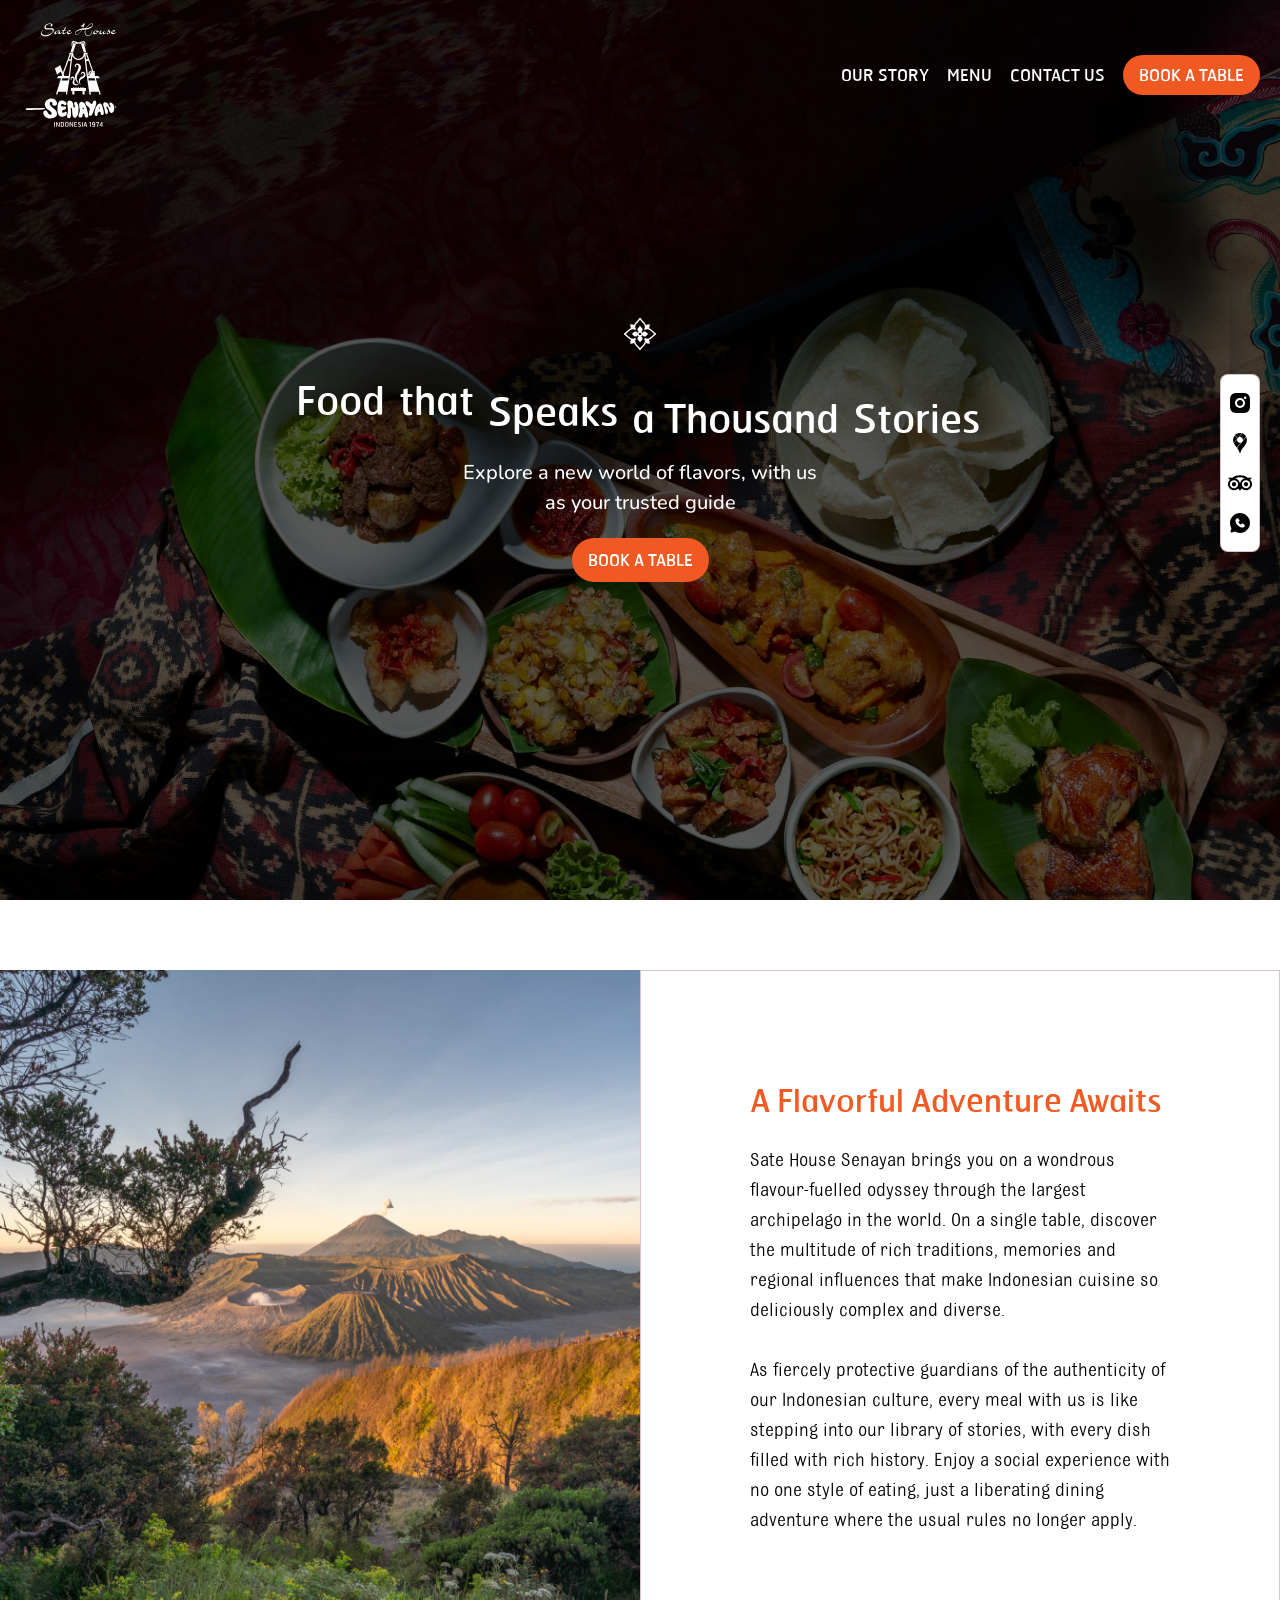
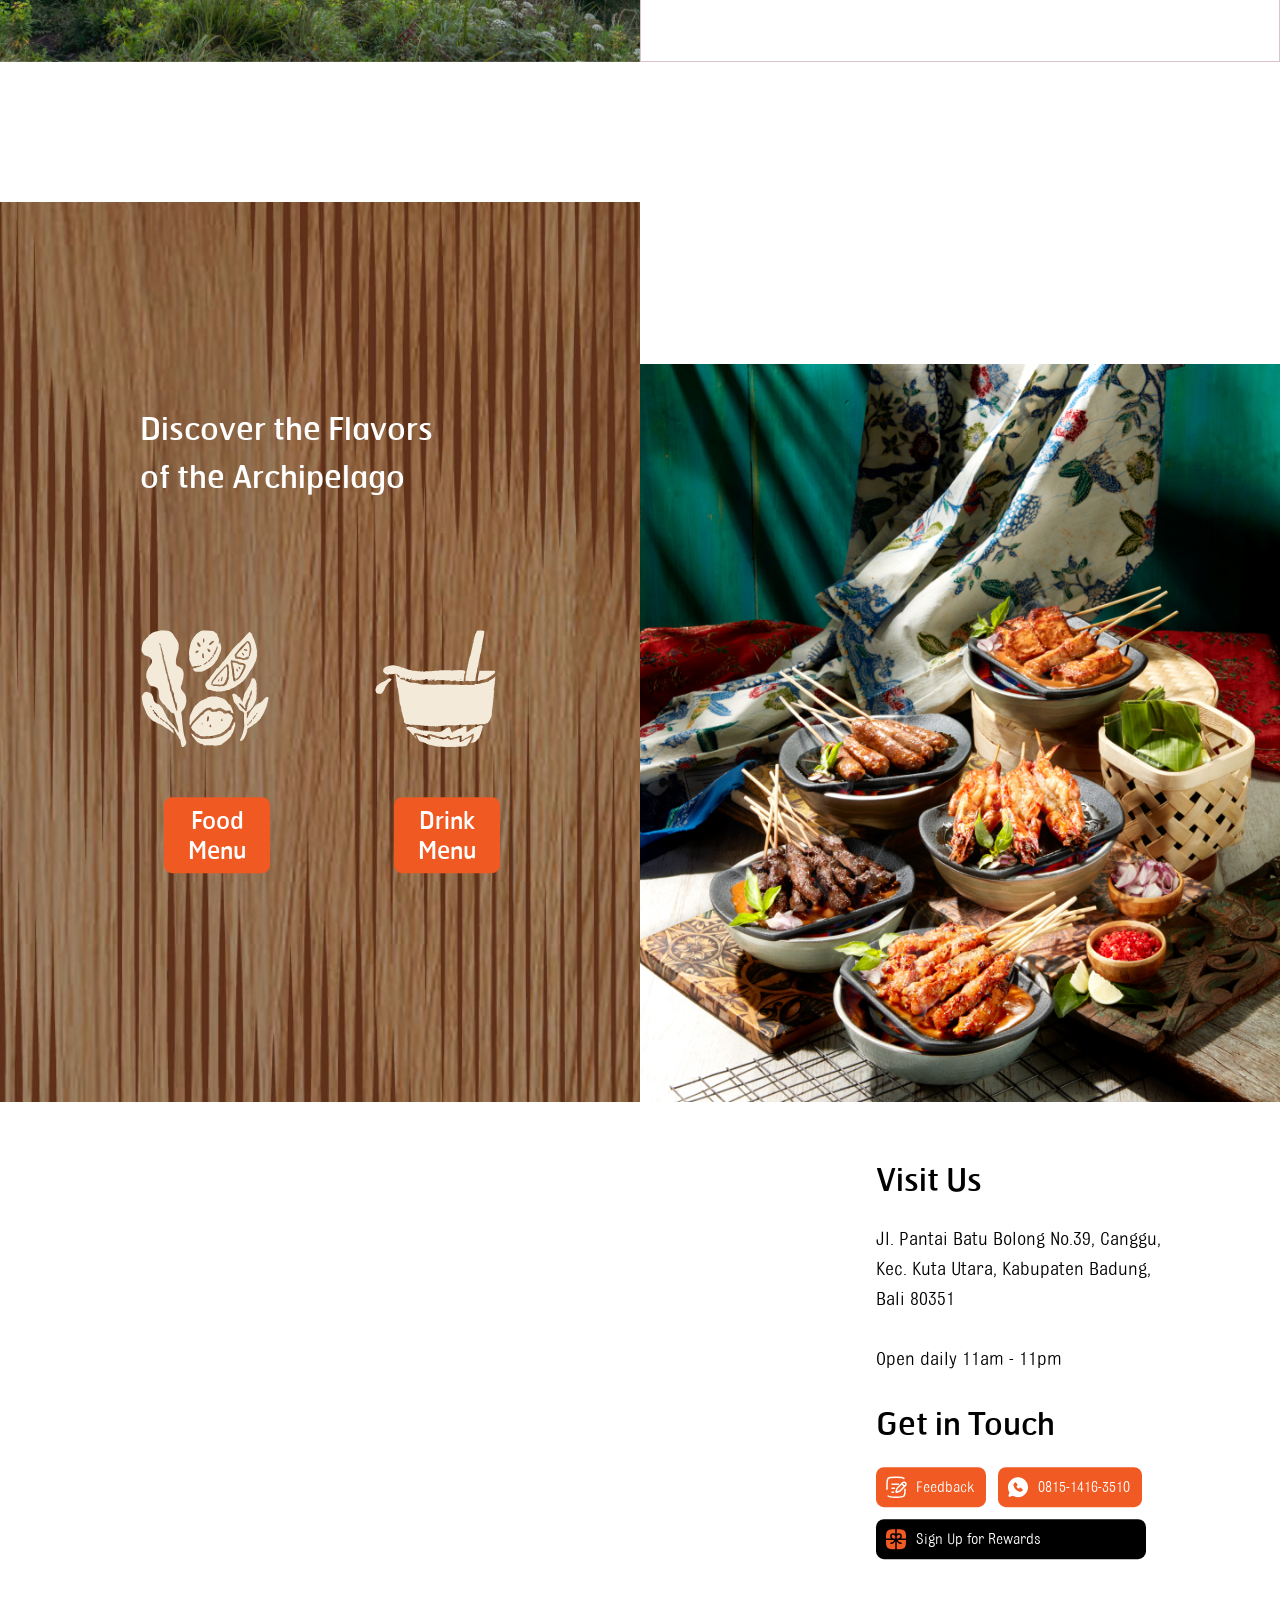
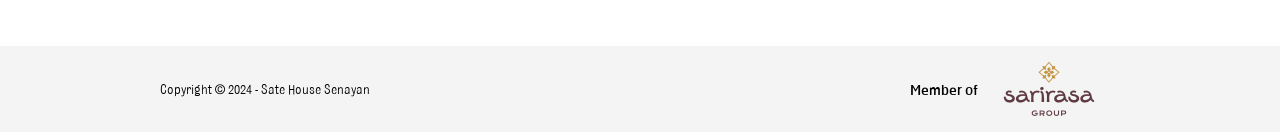
==== commit ae67f7b9: "update" ====
--- a/index.html
+++ b/index.html
@@ -1 +1 @@
-<!DOCTYPE html><html lang="en" class="__className_6db73c __className_2bde3f "><head><meta charSet="utf-8"/><meta name="viewport" content="width=device-width, initial-scale=1"/><link rel="stylesheet" href="/_next/static/css/7b7d00e646246f4a.css" data-precedence="next"/><link rel="preload" as="script" fetchPriority="low" href="/_next/static/chunks/webpack-5781fd0ef78ba35a.js"/><script src="/_next/static/chunks/4bd1b696-b4d4c3868257e762.js" async=""></script><script src="/_next/static/chunks/517-fddcf30f8b058bba.js" async=""></script><script src="/_next/static/chunks/main-app-9f4c0e25c41bf438.js" async=""></script><script src="/_next/static/chunks/899-93f6ccc9c23cd250.js" async=""></script><script src="/_next/static/chunks/125-6d3291739404883a.js" async=""></script><script src="/_next/static/chunks/app/layout-464c340d1056401e.js" async=""></script><script src="/_next/static/chunks/506-14bade9858366068.js" async=""></script><script src="/_next/static/chunks/app/page-1eec927fa86f9a3a.js" async=""></script><link rel="preload" href="/_next/static/css/98c5d6a2d9424ba6.css" as="style"/><link rel="preload" href="https://www.googletagmanager.com/gtag/js?id=G-S4T24HRCFS" as="script"/><title>Sate House Senayan - Discover the Flavors of Indonesia</title><meta name="description" content="Explore a new world of flavors, with Sate House Senayan as your trusted guide. Reserve Now!"/><meta name="keywords" content="Sate House Senayan,Sate Khas Senayan,Sate Senayan Bali,Sate House Senayan Canggu,Sate House Senayan Menu,Sate House Senayan Food,Sate House Senayan Menu,Reservation Sate House Senayan,Best Satay in Bali,Bali Food Recommendation,Restaurant in Canggu,Best Indonesian Restaurant Canggu,Authentic Indonesian Cuisine Canggu,Family-Friendly Restaurant Canggu,Traditional Indonesian Food Canggu,Sarirasa Group Restaurant,Best Restaurant in Bali,Bali Delicious Indonesian Restaurant"/><meta property="og:title" content="Sate House Senayan - Discover the Flavors of Indonesia"/><meta property="og:description" content="Explore a new world of flavors, with Sate House Senayan as your trusted guide. Reserve Now!"/><meta property="og:image" content="http://localhost:3000/shs-logo.png"/><meta name="twitter:card" content="summary_large_image"/><meta name="twitter:title" content="Sate House Senayan - Discover the Flavors of Indonesia"/><meta name="twitter:description" content="Explore a new world of flavors, with Sate House Senayan as your trusted guide. Reserve Now!"/><meta name="twitter:image" content="http://localhost:3000/shs-logo.png"/><link rel="icon" href="/favicon.ico" type="image/x-icon" sizes="16x16"/><script src="/_next/static/chunks/polyfills-42372ed130431b0a.js" noModule=""></script></head><body><div class="w-full h-screen flex flex-col justify-center items-center" style="opacity:1"><div role="status" class="scale-[200%]"><svg aria-hidden="true" class="inline w-8 h-8 text-gray-200 animate-spin dark:text-[#76592b] fill-[#c39245]" viewBox="0 0 100 101" fill="none" xmlns="http://www.w3.org/2000/svg"><path d="M100 50.5908C100 78.2051 77.6142 100.591 50 100.591C22.3858 100.591 0 78.2051 0 50.5908C0 22.9766 22.3858 0.59082 50 0.59082C77.6142 0.59082 100 22.9766 100 50.5908ZM9.08144 50.5908C9.08144 73.1895 27.4013 91.5094 50 91.5094C72.5987 91.5094 90.9186 73.1895 90.9186 50.5908C90.9186 27.9921 72.5987 9.67226 50 9.67226C27.4013 9.67226 9.08144 27.9921 9.08144 50.5908Z" fill="currentColor"></path><path d="M93.9676 39.0409C96.393 38.4038 97.8624 35.9116 97.0079 33.5539C95.2932 28.8227 92.871 24.3692 89.8167 20.348C85.8452 15.1192 80.8826 10.7238 75.2124 7.41289C69.5422 4.10194 63.2754 1.94025 56.7698 1.05124C51.7666 0.367541 46.6976 0.446843 41.7345 1.27873C39.2613 1.69328 37.813 4.19778 38.4501 6.62326C39.0873 9.04874 41.5694 10.4717 44.0505 10.1071C47.8511 9.54855 51.7191 9.52689 55.5402 10.0491C60.8642 10.7766 65.9928 12.5457 70.6331 15.2552C75.2735 17.9648 79.3347 21.5619 82.5849 25.841C84.9175 28.9121 86.7997 32.2913 88.1811 35.8758C89.083 38.2158 91.5421 39.6781 93.9676 39.0409Z" fill="currentFill"></path></svg></div><span class="text-[16px] lg:text-[18px] text-[#c39245] mt-8 font-nunito font-semibold">Loading...</span></div><script src="/_next/static/chunks/webpack-5781fd0ef78ba35a.js" async=""></script><script>(self.__next_f=self.__next_f||[]).push([0])</script><script>self.__next_f.push([1,"3:\"$Sreact.fragment\"\n4:I[8374,[\"899\",\"static/chunks/899-93f6ccc9c23cd250.js\",\"125\",\"static/chunks/125-6d3291739404883a.js\",\"177\",\"static/chunks/app/layout-464c340d1056401e.js\"],\"AppProvider\"]\n5:I[3446,[\"899\",\"static/chunks/899-93f6ccc9c23cd250.js\",\"125\",\"static/chunks/125-6d3291739404883a.js\",\"177\",\"static/chunks/app/layout-464c340d1056401e.js\"],\"Providers\"]\n6:I[5244,[],\"\"]\n7:I[3866,[],\"\"]\n8:I[766,[\"899\",\"static/chunks/899-93f6ccc9c23cd250.js\",\"125\",\"static/chunks/125-6d3291739404883a.js\",\"177\",\"static/chunks/app/layout-464c340d1056401e.js\"],\"GoogleAnalytics\"]\n9:I[7033,[],\"ClientPageRoot\"]\na:I[2903,[\"899\",\"static/chunks/899-93f6ccc9c23cd250.js\",\"125\",\"static/chunks/125-6d3291739404883a.js\",\"506\",\"static/chunks/506-14bade9858366068.js\",\"974\",\"static/chunks/app/page-1eec927fa86f9a3a.js\"],\"default\"]\nd:I[6213,[],\"OutletBoundary\"]\nf:I[6213,[],\"MetadataBoundary\"]\n11:I[6213,[],\"ViewportBoundary\"]\n13:I[4835,[],\"\"]\n1:HL[\"/_next/static/css/7b7d00e646246f4a.css\",\"style\"]\n2:HL[\"/_next/static/css/98c5d6a2d9424ba6.css\",\"style\"]\n"])</script><script>self.__next_f.push([1,"0:{\"P\":null,\"b\":\"rI2txaQR-Y3vKgii42Got\",\"p\":\"\",\"c\":[\"\",\"\"],\"i\":false,\"f\":[[[\"\",{\"children\":[\"__PAGE__\",{}]},\"$undefined\",\"$undefined\",true],[\"\",[\"$\",\"$3\",\"c\",{\"children\":[[[\"$\",\"link\",\"0\",{\"rel\":\"stylesheet\",\"href\":\"/_next/static/css/7b7d00e646246f4a.css\",\"precedence\":\"next\",\"crossOrigin\":\"$undefined\",\"nonce\":\"$undefined\"}]],[\"$\",\"html\",null,{\"lang\":\"en\",\"suppressHydrationWarning\":true,\"className\":\"__className_6db73c __className_2bde3f \",\"children\":[[\"$\",\"body\",null,{\"children\":[\"$\",\"$L4\",null,{\"children\":[\"$\",\"$L5\",null,{\"children\":[\"$\",\"$L6\",null,{\"parallelRouterKey\":\"children\",\"segmentPath\":[\"children\"],\"error\":\"$undefined\",\"errorStyles\":\"$undefined\",\"errorScripts\":\"$undefined\",\"template\":[\"$\",\"$L7\",null,{}],\"templateStyles\":\"$undefined\",\"templateScripts\":\"$undefined\",\"notFound\":[[\"$\",\"title\",null,{\"children\":\"404: This page could not be found.\"}],[\"$\",\"div\",null,{\"style\":{\"fontFamily\":\"system-ui,\\\"Segoe UI\\\",Roboto,Helvetica,Arial,sans-serif,\\\"Apple Color Emoji\\\",\\\"Segoe UI Emoji\\\"\",\"height\":\"100vh\",\"textAlign\":\"center\",\"display\":\"flex\",\"flexDirection\":\"column\",\"alignItems\":\"center\",\"justifyContent\":\"center\"},\"children\":[\"$\",\"div\",null,{\"children\":[[\"$\",\"style\",null,{\"dangerouslySetInnerHTML\":{\"__html\":\"body{color:#000;background:#fff;margin:0}.next-error-h1{border-right:1px solid rgba(0,0,0,.3)}@media (prefers-color-scheme:dark){body{color:#fff;background:#000}.next-error-h1{border-right:1px solid rgba(255,255,255,.3)}}\"}}],[\"$\",\"h1\",null,{\"className\":\"next-error-h1\",\"style\":{\"display\":\"inline-block\",\"margin\":\"0 20px 0 0\",\"padding\":\"0 23px 0 0\",\"fontSize\":24,\"fontWeight\":500,\"verticalAlign\":\"top\",\"lineHeight\":\"49px\"},\"children\":\"404\"}],[\"$\",\"div\",null,{\"style\":{\"display\":\"inline-block\"},\"children\":[\"$\",\"h2\",null,{\"style\":{\"fontSize\":14,\"fontWeight\":400,\"lineHeight\":\"49px\",\"margin\":0},\"children\":\"This page could not be found.\"}]}]]}]}]],\"notFoundStyles\":[]}]}]}]}],[\"$\",\"$L8\",null,{\"gaId\":\"G-S4T24HRCFS\"}]]}]]}],{\"children\":[\"__PAGE__\",[\"$\",\"$3\",\"c\",{\"children\":[[\"$\",\"$L9\",null,{\"Component\":\"$a\",\"searchParams\":{},\"params\":{},\"promises\":[\"$@b\",\"$@c\"]}],[[\"$\",\"link\",\"0\",{\"rel\":\"stylesheet\",\"href\":\"/_next/static/css/98c5d6a2d9424ba6.css\",\"precedence\":\"next\",\"crossOrigin\":\"$undefined\",\"nonce\":\"$undefined\"}]],[\"$\",\"$Ld\",null,{\"children\":\"$Le\"}]]}],{},null]},null],[\"$\",\"$3\",\"h\",{\"children\":[null,[\"$\",\"$3\",\"YYYOxIQPoZxSJGMmV42Me\",{\"children\":[[\"$\",\"$Lf\",null,{\"children\":\"$L10\"}],[\"$\",\"$L11\",null,{\"children\":\"$L12\"}],null]}]]}]]],\"m\":\"$undefined\",\"G\":[\"$13\",\"$undefined\"],\"s\":false,\"S\":true}\n"])</script><script>self.__next_f.push([1,"b:{}\nc:{}\n"])</script><script>self.__next_f.push([1,"12:[[\"$\",\"meta\",\"0\",{\"name\":\"viewport\",\"content\":\"width=device-width, initial-scale=1\"}]]\n10:[[\"$\",\"meta\",\"0\",{\"charSet\":\"utf-8\"}],[\"$\",\"title\",\"1\",{\"children\":\"Sate House Senayan - Discover the Flavors of Indonesia\"}],[\"$\",\"meta\",\"2\",{\"name\":\"description\",\"content\":\"Explore a new world of flavors, with Sate House Senayan as your trusted guide. Reserve Now!\"}],[\"$\",\"meta\",\"3\",{\"name\":\"keywords\",\"content\":\"Sate House Senayan,Sate Khas Senayan,Sate Senayan Bali,Sate House Senayan Canggu,Sate House Senayan Menu,Sate House Senayan Food,Sate House Senayan Menu,Reservation Sate House Senayan,Best Satay in Bali,Bali Food Recommendation,Restaurant in Canggu,Best Indonesian Restaurant Canggu,Authentic Indonesian Cuisine Canggu,Family-Friendly Restaurant Canggu,Traditional Indonesian Food Canggu,Sarirasa Group Restaurant,Best Restaurant in Bali,Bali Delicious Indonesian Restaurant\"}],[\"$\",\"meta\",\"4\",{\"property\":\"og:title\",\"content\":\"Sate House Senayan - Discover the Flavors of Indonesia\"}],[\"$\",\"meta\",\"5\",{\"property\":\"og:description\",\"content\":\"Explore a new world of flavors, with Sate House Senayan as your trusted guide. Reserve Now!\"}],[\"$\",\"meta\",\"6\",{\"property\":\"og:image\",\"content\":\"http://localhost:3000/shs-logo.png\"}],[\"$\",\"meta\",\"7\",{\"name\":\"twitter:card\",\"content\":\"summary_large_image\"}],[\"$\",\"meta\",\"8\",{\"name\":\"twitter:title\",\"content\":\"Sate House Senayan - Discover the Flavors of Indonesia\"}],[\"$\",\"meta\",\"9\",{\"name\":\"twitter:description\",\"content\":\"Explore a new world of flavors, with Sate House Senayan as your trusted guide. Reserve Now!\"}],[\"$\",\"meta\",\"10\",{\"name\":\"twitter:image\",\"content\":\"http://localhost:3000/shs-logo.png\"}],[\"$\",\"link\",\"11\",{\"rel\":\"icon\",\"href\":\"/favicon.ico\",\"type\":\"image/x-icon\",\"sizes\":\"16x16\"}]]\n"])</script><script>self.__next_f.push([1,"e:null\n"])</script></body></html>+<!DOCTYPE html><html lang="en" class="__className_6db73c __className_2bde3f "><head><meta charSet="utf-8"/><meta name="viewport" content="width=device-width, initial-scale=1"/><link rel="stylesheet" href="/_next/static/css/7b7d00e646246f4a.css" data-precedence="next"/><link rel="preload" as="script" fetchPriority="low" href="/_next/static/chunks/webpack-5781fd0ef78ba35a.js"/><script src="/_next/static/chunks/4bd1b696-b4d4c3868257e762.js" async=""></script><script src="/_next/static/chunks/517-fddcf30f8b058bba.js" async=""></script><script src="/_next/static/chunks/main-app-9f4c0e25c41bf438.js" async=""></script><script src="/_next/static/chunks/899-93f6ccc9c23cd250.js" async=""></script><script src="/_next/static/chunks/125-6d3291739404883a.js" async=""></script><script src="/_next/static/chunks/app/layout-464c340d1056401e.js" async=""></script><script src="/_next/static/chunks/506-14bade9858366068.js" async=""></script><script src="/_next/static/chunks/app/page-e8d450e40042e1b3.js" async=""></script><link rel="preload" href="/_next/static/css/98c5d6a2d9424ba6.css" as="style"/><link rel="preload" href="https://www.googletagmanager.com/gtag/js?id=G-S4T24HRCFS" as="script"/><title>Sate House Senayan - Discover the Flavors of Indonesia</title><meta name="description" content="Explore a new world of flavors, with Sate House Senayan as your trusted guide. Reserve Now!"/><meta name="keywords" content="Sate House Senayan,Sate Khas Senayan,Sate Senayan Bali,Sate House Senayan Canggu,Sate House Senayan Menu,Sate House Senayan Food,Sate House Senayan Menu,Reservation Sate House Senayan,Best Satay in Bali,Bali Food Recommendation,Restaurant in Canggu,Best Indonesian Restaurant Canggu,Authentic Indonesian Cuisine Canggu,Family-Friendly Restaurant Canggu,Traditional Indonesian Food Canggu,Sarirasa Group Restaurant,Best Restaurant in Bali,Bali Delicious Indonesian Restaurant"/><meta property="og:title" content="Sate House Senayan - Discover the Flavors of Indonesia"/><meta property="og:description" content="Explore a new world of flavors, with Sate House Senayan as your trusted guide. Reserve Now!"/><meta property="og:image" content="http://localhost:3000/shs-logo.png"/><meta name="twitter:card" content="summary_large_image"/><meta name="twitter:title" content="Sate House Senayan - Discover the Flavors of Indonesia"/><meta name="twitter:description" content="Explore a new world of flavors, with Sate House Senayan as your trusted guide. Reserve Now!"/><meta name="twitter:image" content="http://localhost:3000/shs-logo.png"/><link rel="icon" href="/favicon.ico" type="image/x-icon" sizes="16x16"/><script src="/_next/static/chunks/polyfills-42372ed130431b0a.js" noModule=""></script></head><body><div class="w-full h-screen flex flex-col justify-center items-center" style="opacity:1"><div role="status" class="scale-[200%]"><svg aria-hidden="true" class="inline w-8 h-8 text-gray-200 animate-spin dark:text-[#76592b] fill-[#c39245]" viewBox="0 0 100 101" fill="none" xmlns="http://www.w3.org/2000/svg"><path d="M100 50.5908C100 78.2051 77.6142 100.591 50 100.591C22.3858 100.591 0 78.2051 0 50.5908C0 22.9766 22.3858 0.59082 50 0.59082C77.6142 0.59082 100 22.9766 100 50.5908ZM9.08144 50.5908C9.08144 73.1895 27.4013 91.5094 50 91.5094C72.5987 91.5094 90.9186 73.1895 90.9186 50.5908C90.9186 27.9921 72.5987 9.67226 50 9.67226C27.4013 9.67226 9.08144 27.9921 9.08144 50.5908Z" fill="currentColor"></path><path d="M93.9676 39.0409C96.393 38.4038 97.8624 35.9116 97.0079 33.5539C95.2932 28.8227 92.871 24.3692 89.8167 20.348C85.8452 15.1192 80.8826 10.7238 75.2124 7.41289C69.5422 4.10194 63.2754 1.94025 56.7698 1.05124C51.7666 0.367541 46.6976 0.446843 41.7345 1.27873C39.2613 1.69328 37.813 4.19778 38.4501 6.62326C39.0873 9.04874 41.5694 10.4717 44.0505 10.1071C47.8511 9.54855 51.7191 9.52689 55.5402 10.0491C60.8642 10.7766 65.9928 12.5457 70.6331 15.2552C75.2735 17.9648 79.3347 21.5619 82.5849 25.841C84.9175 28.9121 86.7997 32.2913 88.1811 35.8758C89.083 38.2158 91.5421 39.6781 93.9676 39.0409Z" fill="currentFill"></path></svg></div><span class="text-[16px] lg:text-[18px] text-[#c39245] mt-8 font-nunito font-semibold">Loading...</span></div><script src="/_next/static/chunks/webpack-5781fd0ef78ba35a.js" async=""></script><script>(self.__next_f=self.__next_f||[]).push([0])</script><script>self.__next_f.push([1,"3:\"$Sreact.fragment\"\n4:I[8374,[\"899\",\"static/chunks/899-93f6ccc9c23cd250.js\",\"125\",\"static/chunks/125-6d3291739404883a.js\",\"177\",\"static/chunks/app/layout-464c340d1056401e.js\"],\"AppProvider\"]\n5:I[3446,[\"899\",\"static/chunks/899-93f6ccc9c23cd250.js\",\"125\",\"static/chunks/125-6d3291739404883a.js\",\"177\",\"static/chunks/app/layout-464c340d1056401e.js\"],\"Providers\"]\n6:I[5244,[],\"\"]\n7:I[3866,[],\"\"]\n8:I[766,[\"899\",\"static/chunks/899-93f6ccc9c23cd250.js\",\"125\",\"static/chunks/125-6d3291739404883a.js\",\"177\",\"static/chunks/app/layout-464c340d1056401e.js\"],\"GoogleAnalytics\"]\n9:I[7033,[],\"ClientPageRoot\"]\na:I[2903,[\"899\",\"static/chunks/899-93f6ccc9c23cd250.js\",\"125\",\"static/chunks/125-6d3291739404883a.js\",\"506\",\"static/chunks/506-14bade9858366068.js\",\"974\",\"static/chunks/app/page-e8d450e40042e1b3.js\"],\"default\"]\nd:I[6213,[],\"OutletBoundary\"]\nf:I[6213,[],\"MetadataBoundary\"]\n11:I[6213,[],\"ViewportBoundary\"]\n13:I[4835,[],\"\"]\n1:HL[\"/_next/static/css/7b7d00e646246f4a.css\",\"style\"]\n2:HL[\"/_next/static/css/98c5d6a2d9424ba6.css\",\"style\"]\n"])</script><script>self.__next_f.push([1,"0:{\"P\":null,\"b\":\"lwPtMHjmDujmjdFBDdAao\",\"p\":\"\",\"c\":[\"\",\"\"],\"i\":false,\"f\":[[[\"\",{\"children\":[\"__PAGE__\",{}]},\"$undefined\",\"$undefined\",true],[\"\",[\"$\",\"$3\",\"c\",{\"children\":[[[\"$\",\"link\",\"0\",{\"rel\":\"stylesheet\",\"href\":\"/_next/static/css/7b7d00e646246f4a.css\",\"precedence\":\"next\",\"crossOrigin\":\"$undefined\",\"nonce\":\"$undefined\"}]],[\"$\",\"html\",null,{\"lang\":\"en\",\"suppressHydrationWarning\":true,\"className\":\"__className_6db73c __className_2bde3f \",\"children\":[[\"$\",\"body\",null,{\"children\":[\"$\",\"$L4\",null,{\"children\":[\"$\",\"$L5\",null,{\"children\":[\"$\",\"$L6\",null,{\"parallelRouterKey\":\"children\",\"segmentPath\":[\"children\"],\"error\":\"$undefined\",\"errorStyles\":\"$undefined\",\"errorScripts\":\"$undefined\",\"template\":[\"$\",\"$L7\",null,{}],\"templateStyles\":\"$undefined\",\"templateScripts\":\"$undefined\",\"notFound\":[[\"$\",\"title\",null,{\"children\":\"404: This page could not be found.\"}],[\"$\",\"div\",null,{\"style\":{\"fontFamily\":\"system-ui,\\\"Segoe UI\\\",Roboto,Helvetica,Arial,sans-serif,\\\"Apple Color Emoji\\\",\\\"Segoe UI Emoji\\\"\",\"height\":\"100vh\",\"textAlign\":\"center\",\"display\":\"flex\",\"flexDirection\":\"column\",\"alignItems\":\"center\",\"justifyContent\":\"center\"},\"children\":[\"$\",\"div\",null,{\"children\":[[\"$\",\"style\",null,{\"dangerouslySetInnerHTML\":{\"__html\":\"body{color:#000;background:#fff;margin:0}.next-error-h1{border-right:1px solid rgba(0,0,0,.3)}@media (prefers-color-scheme:dark){body{color:#fff;background:#000}.next-error-h1{border-right:1px solid rgba(255,255,255,.3)}}\"}}],[\"$\",\"h1\",null,{\"className\":\"next-error-h1\",\"style\":{\"display\":\"inline-block\",\"margin\":\"0 20px 0 0\",\"padding\":\"0 23px 0 0\",\"fontSize\":24,\"fontWeight\":500,\"verticalAlign\":\"top\",\"lineHeight\":\"49px\"},\"children\":\"404\"}],[\"$\",\"div\",null,{\"style\":{\"display\":\"inline-block\"},\"children\":[\"$\",\"h2\",null,{\"style\":{\"fontSize\":14,\"fontWeight\":400,\"lineHeight\":\"49px\",\"margin\":0},\"children\":\"This page could not be found.\"}]}]]}]}]],\"notFoundStyles\":[]}]}]}]}],[\"$\",\"$L8\",null,{\"gaId\":\"G-S4T24HRCFS\"}]]}]]}],{\"children\":[\"__PAGE__\",[\"$\",\"$3\",\"c\",{\"children\":[[\"$\",\"$L9\",null,{\"Component\":\"$a\",\"searchParams\":{},\"params\":{},\"promises\":[\"$@b\",\"$@c\"]}],[[\"$\",\"link\",\"0\",{\"rel\":\"stylesheet\",\"href\":\"/_next/static/css/98c5d6a2d9424ba6.css\",\"precedence\":\"next\",\"crossOrigin\":\"$undefined\",\"nonce\":\"$undefined\"}]],[\"$\",\"$Ld\",null,{\"children\":\"$Le\"}]]}],{},null]},null],[\"$\",\"$3\",\"h\",{\"children\":[null,[\"$\",\"$3\",\"Vf6L0ldyPnS-cpfTcJmpX\",{\"children\":[[\"$\",\"$Lf\",null,{\"children\":\"$L10\"}],[\"$\",\"$L11\",null,{\"children\":\"$L12\"}],null]}]]}]]],\"m\":\"$undefined\",\"G\":[\"$13\",\"$undefined\"],\"s\":false,\"S\":true}\n"])</script><script>self.__next_f.push([1,"b:{}\nc:{}\n"])</script><script>self.__next_f.push([1,"12:[[\"$\",\"meta\",\"0\",{\"name\":\"viewport\",\"content\":\"width=device-width, initial-scale=1\"}]]\n10:[[\"$\",\"meta\",\"0\",{\"charSet\":\"utf-8\"}],[\"$\",\"title\",\"1\",{\"children\":\"Sate House Senayan - Discover the Flavors of Indonesia\"}],[\"$\",\"meta\",\"2\",{\"name\":\"description\",\"content\":\"Explore a new world of flavors, with Sate House Senayan as your trusted guide. Reserve Now!\"}],[\"$\",\"meta\",\"3\",{\"name\":\"keywords\",\"content\":\"Sate House Senayan,Sate Khas Senayan,Sate Senayan Bali,Sate House Senayan Canggu,Sate House Senayan Menu,Sate House Senayan Food,Sate House Senayan Menu,Reservation Sate House Senayan,Best Satay in Bali,Bali Food Recommendation,Restaurant in Canggu,Best Indonesian Restaurant Canggu,Authentic Indonesian Cuisine Canggu,Family-Friendly Restaurant Canggu,Traditional Indonesian Food Canggu,Sarirasa Group Restaurant,Best Restaurant in Bali,Bali Delicious Indonesian Restaurant\"}],[\"$\",\"meta\",\"4\",{\"property\":\"og:title\",\"content\":\"Sate House Senayan - Discover the Flavors of Indonesia\"}],[\"$\",\"meta\",\"5\",{\"property\":\"og:description\",\"content\":\"Explore a new world of flavors, with Sate House Senayan as your trusted guide. Reserve Now!\"}],[\"$\",\"meta\",\"6\",{\"property\":\"og:image\",\"content\":\"http://localhost:3000/shs-logo.png\"}],[\"$\",\"meta\",\"7\",{\"name\":\"twitter:card\",\"content\":\"summary_large_image\"}],[\"$\",\"meta\",\"8\",{\"name\":\"twitter:title\",\"content\":\"Sate House Senayan - Discover the Flavors of Indonesia\"}],[\"$\",\"meta\",\"9\",{\"name\":\"twitter:description\",\"content\":\"Explore a new world of flavors, with Sate House Senayan as your trusted guide. Reserve Now!\"}],[\"$\",\"meta\",\"10\",{\"name\":\"twitter:image\",\"content\":\"http://localhost:3000/shs-logo.png\"}],[\"$\",\"link\",\"11\",{\"rel\":\"icon\",\"href\":\"/favicon.ico\",\"type\":\"image/x-icon\",\"sizes\":\"16x16\"}]]\n"])</script><script>self.__next_f.push([1,"e:null\n"])</script></body></html>
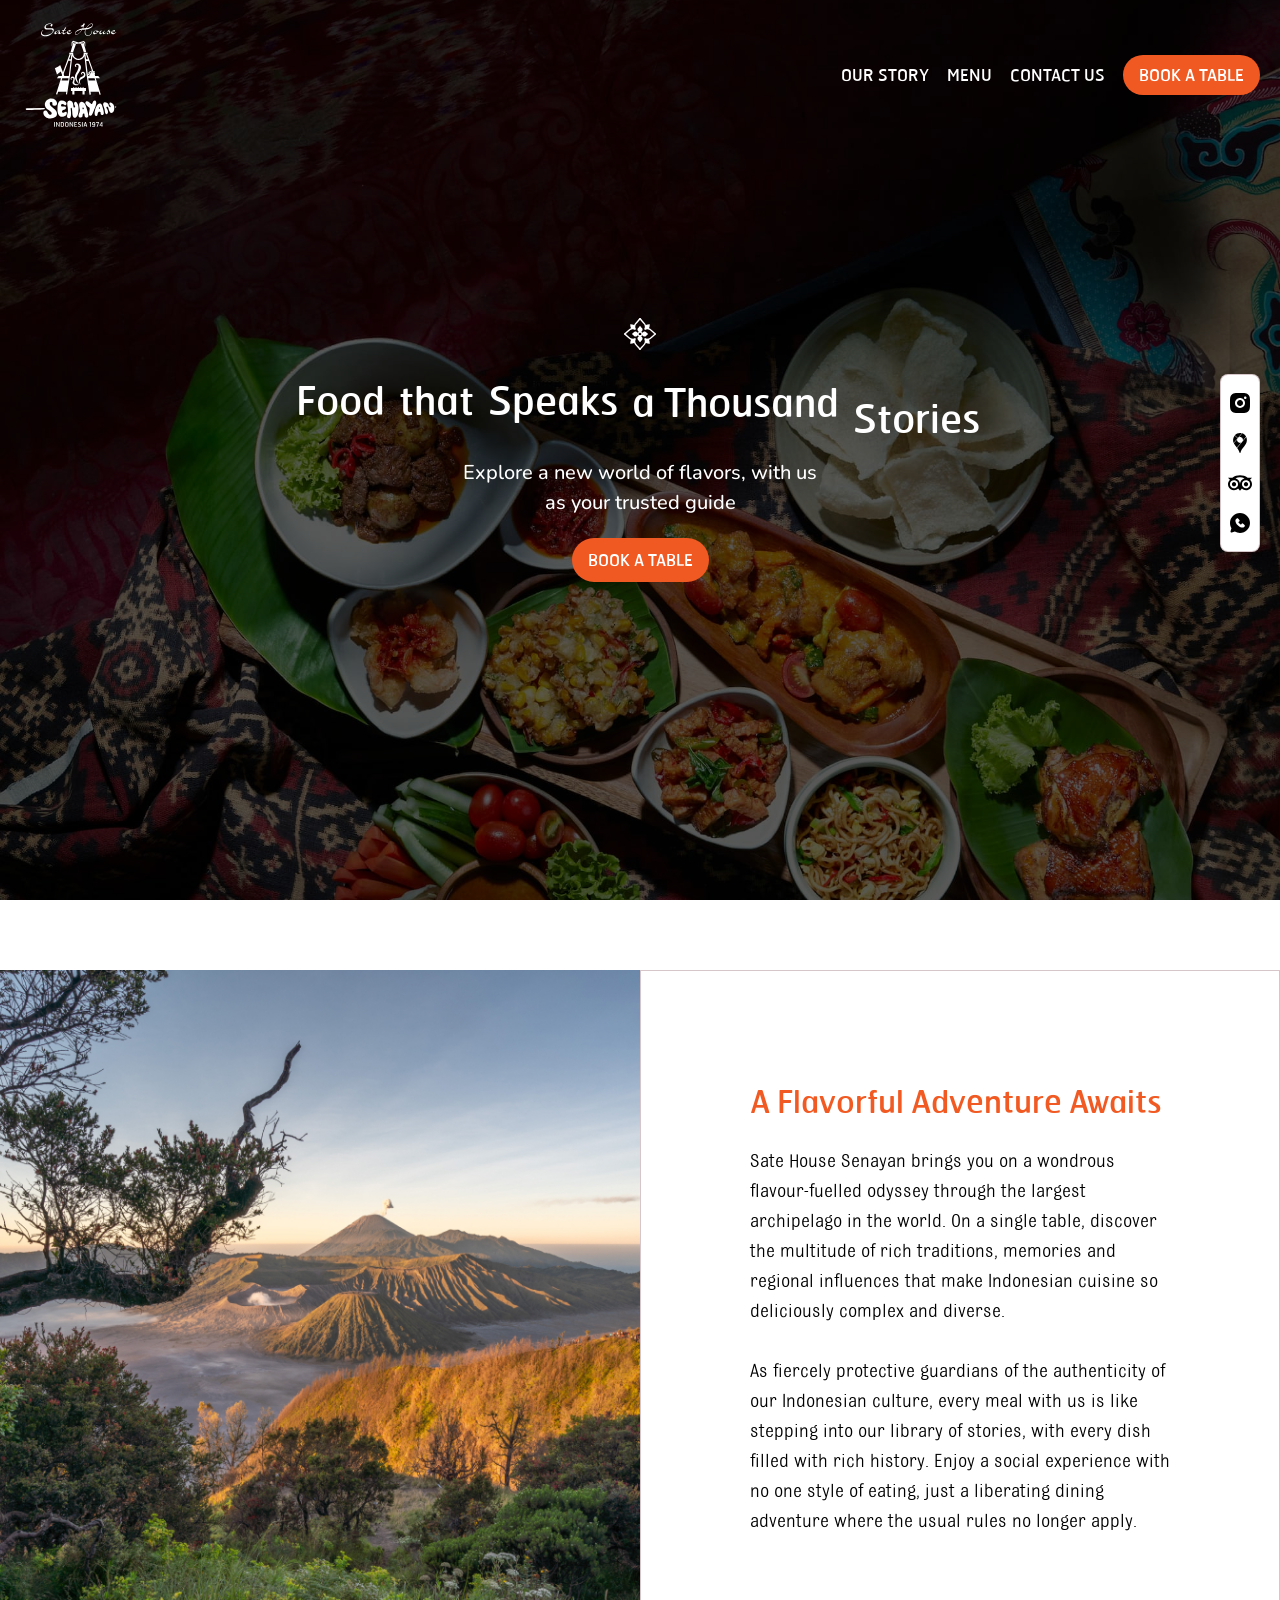
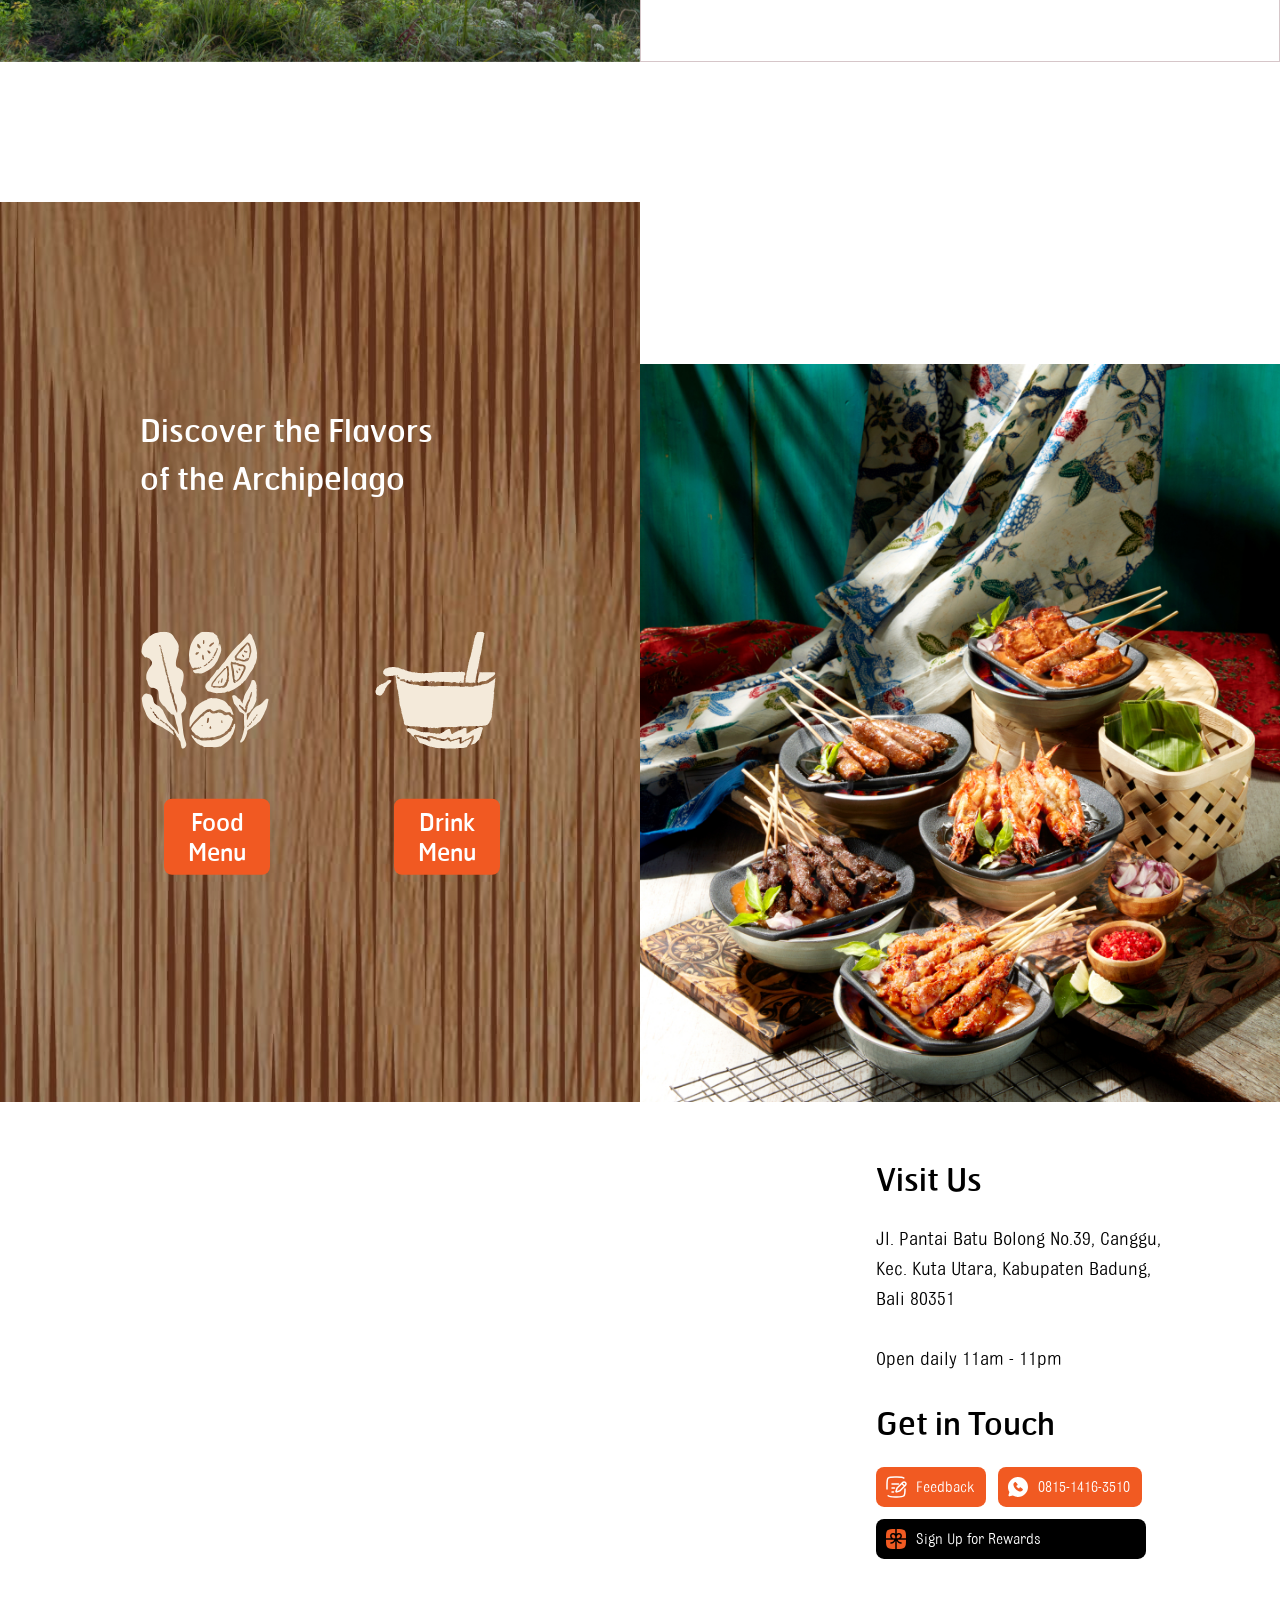
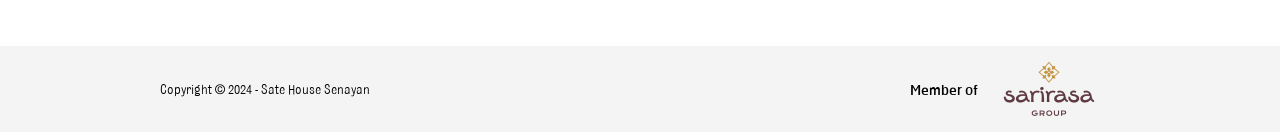
==== commit ff7c535b: "update" ====
--- a/index.html
+++ b/index.html
@@ -1 +1 @@
-<!DOCTYPE html><html lang="en" class="__className_6db73c __className_2bde3f "><head><meta charSet="utf-8"/><meta name="viewport" content="width=device-width, initial-scale=1"/><link rel="stylesheet" href="/_next/static/css/7b7d00e646246f4a.css" data-precedence="next"/><link rel="preload" as="script" fetchPriority="low" href="/_next/static/chunks/webpack-5781fd0ef78ba35a.js"/><script src="/_next/static/chunks/4bd1b696-b4d4c3868257e762.js" async=""></script><script src="/_next/static/chunks/517-fddcf30f8b058bba.js" async=""></script><script src="/_next/static/chunks/main-app-9f4c0e25c41bf438.js" async=""></script><script src="/_next/static/chunks/899-93f6ccc9c23cd250.js" async=""></script><script src="/_next/static/chunks/125-6d3291739404883a.js" async=""></script><script src="/_next/static/chunks/app/layout-464c340d1056401e.js" async=""></script><script src="/_next/static/chunks/506-14bade9858366068.js" async=""></script><script src="/_next/static/chunks/app/page-e8d450e40042e1b3.js" async=""></script><link rel="preload" href="/_next/static/css/98c5d6a2d9424ba6.css" as="style"/><link rel="preload" href="https://www.googletagmanager.com/gtag/js?id=G-S4T24HRCFS" as="script"/><title>Sate House Senayan - Discover the Flavors of Indonesia</title><meta name="description" content="Explore a new world of flavors, with Sate House Senayan as your trusted guide. Reserve Now!"/><meta name="keywords" content="Sate House Senayan,Sate Khas Senayan,Sate Senayan Bali,Sate House Senayan Canggu,Sate House Senayan Menu,Sate House Senayan Food,Sate House Senayan Menu,Reservation Sate House Senayan,Best Satay in Bali,Bali Food Recommendation,Restaurant in Canggu,Best Indonesian Restaurant Canggu,Authentic Indonesian Cuisine Canggu,Family-Friendly Restaurant Canggu,Traditional Indonesian Food Canggu,Sarirasa Group Restaurant,Best Restaurant in Bali,Bali Delicious Indonesian Restaurant"/><meta property="og:title" content="Sate House Senayan - Discover the Flavors of Indonesia"/><meta property="og:description" content="Explore a new world of flavors, with Sate House Senayan as your trusted guide. Reserve Now!"/><meta property="og:image" content="http://localhost:3000/shs-logo.png"/><meta name="twitter:card" content="summary_large_image"/><meta name="twitter:title" content="Sate House Senayan - Discover the Flavors of Indonesia"/><meta name="twitter:description" content="Explore a new world of flavors, with Sate House Senayan as your trusted guide. Reserve Now!"/><meta name="twitter:image" content="http://localhost:3000/shs-logo.png"/><link rel="icon" href="/favicon.ico" type="image/x-icon" sizes="16x16"/><script src="/_next/static/chunks/polyfills-42372ed130431b0a.js" noModule=""></script></head><body><div class="w-full h-screen flex flex-col justify-center items-center" style="opacity:1"><div role="status" class="scale-[200%]"><svg aria-hidden="true" class="inline w-8 h-8 text-gray-200 animate-spin dark:text-[#76592b] fill-[#c39245]" viewBox="0 0 100 101" fill="none" xmlns="http://www.w3.org/2000/svg"><path d="M100 50.5908C100 78.2051 77.6142 100.591 50 100.591C22.3858 100.591 0 78.2051 0 50.5908C0 22.9766 22.3858 0.59082 50 0.59082C77.6142 0.59082 100 22.9766 100 50.5908ZM9.08144 50.5908C9.08144 73.1895 27.4013 91.5094 50 91.5094C72.5987 91.5094 90.9186 73.1895 90.9186 50.5908C90.9186 27.9921 72.5987 9.67226 50 9.67226C27.4013 9.67226 9.08144 27.9921 9.08144 50.5908Z" fill="currentColor"></path><path d="M93.9676 39.0409C96.393 38.4038 97.8624 35.9116 97.0079 33.5539C95.2932 28.8227 92.871 24.3692 89.8167 20.348C85.8452 15.1192 80.8826 10.7238 75.2124 7.41289C69.5422 4.10194 63.2754 1.94025 56.7698 1.05124C51.7666 0.367541 46.6976 0.446843 41.7345 1.27873C39.2613 1.69328 37.813 4.19778 38.4501 6.62326C39.0873 9.04874 41.5694 10.4717 44.0505 10.1071C47.8511 9.54855 51.7191 9.52689 55.5402 10.0491C60.8642 10.7766 65.9928 12.5457 70.6331 15.2552C75.2735 17.9648 79.3347 21.5619 82.5849 25.841C84.9175 28.9121 86.7997 32.2913 88.1811 35.8758C89.083 38.2158 91.5421 39.6781 93.9676 39.0409Z" fill="currentFill"></path></svg></div><span class="text-[16px] lg:text-[18px] text-[#c39245] mt-8 font-nunito font-semibold">Loading...</span></div><script src="/_next/static/chunks/webpack-5781fd0ef78ba35a.js" async=""></script><script>(self.__next_f=self.__next_f||[]).push([0])</script><script>self.__next_f.push([1,"3:\"$Sreact.fragment\"\n4:I[8374,[\"899\",\"static/chunks/899-93f6ccc9c23cd250.js\",\"125\",\"static/chunks/125-6d3291739404883a.js\",\"177\",\"static/chunks/app/layout-464c340d1056401e.js\"],\"AppProvider\"]\n5:I[3446,[\"899\",\"static/chunks/899-93f6ccc9c23cd250.js\",\"125\",\"static/chunks/125-6d3291739404883a.js\",\"177\",\"static/chunks/app/layout-464c340d1056401e.js\"],\"Providers\"]\n6:I[5244,[],\"\"]\n7:I[3866,[],\"\"]\n8:I[766,[\"899\",\"static/chunks/899-93f6ccc9c23cd250.js\",\"125\",\"static/chunks/125-6d3291739404883a.js\",\"177\",\"static/chunks/app/layout-464c340d1056401e.js\"],\"GoogleAnalytics\"]\n9:I[7033,[],\"ClientPageRoot\"]\na:I[2903,[\"899\",\"static/chunks/899-93f6ccc9c23cd250.js\",\"125\",\"static/chunks/125-6d3291739404883a.js\",\"506\",\"static/chunks/506-14bade9858366068.js\",\"974\",\"static/chunks/app/page-e8d450e40042e1b3.js\"],\"default\"]\nd:I[6213,[],\"OutletBoundary\"]\nf:I[6213,[],\"MetadataBoundary\"]\n11:I[6213,[],\"ViewportBoundary\"]\n13:I[4835,[],\"\"]\n1:HL[\"/_next/static/css/7b7d00e646246f4a.css\",\"style\"]\n2:HL[\"/_next/static/css/98c5d6a2d9424ba6.css\",\"style\"]\n"])</script><script>self.__next_f.push([1,"0:{\"P\":null,\"b\":\"lwPtMHjmDujmjdFBDdAao\",\"p\":\"\",\"c\":[\"\",\"\"],\"i\":false,\"f\":[[[\"\",{\"children\":[\"__PAGE__\",{}]},\"$undefined\",\"$undefined\",true],[\"\",[\"$\",\"$3\",\"c\",{\"children\":[[[\"$\",\"link\",\"0\",{\"rel\":\"stylesheet\",\"href\":\"/_next/static/css/7b7d00e646246f4a.css\",\"precedence\":\"next\",\"crossOrigin\":\"$undefined\",\"nonce\":\"$undefined\"}]],[\"$\",\"html\",null,{\"lang\":\"en\",\"suppressHydrationWarning\":true,\"className\":\"__className_6db73c __className_2bde3f \",\"children\":[[\"$\",\"body\",null,{\"children\":[\"$\",\"$L4\",null,{\"children\":[\"$\",\"$L5\",null,{\"children\":[\"$\",\"$L6\",null,{\"parallelRouterKey\":\"children\",\"segmentPath\":[\"children\"],\"error\":\"$undefined\",\"errorStyles\":\"$undefined\",\"errorScripts\":\"$undefined\",\"template\":[\"$\",\"$L7\",null,{}],\"templateStyles\":\"$undefined\",\"templateScripts\":\"$undefined\",\"notFound\":[[\"$\",\"title\",null,{\"children\":\"404: This page could not be found.\"}],[\"$\",\"div\",null,{\"style\":{\"fontFamily\":\"system-ui,\\\"Segoe UI\\\",Roboto,Helvetica,Arial,sans-serif,\\\"Apple Color Emoji\\\",\\\"Segoe UI Emoji\\\"\",\"height\":\"100vh\",\"textAlign\":\"center\",\"display\":\"flex\",\"flexDirection\":\"column\",\"alignItems\":\"center\",\"justifyContent\":\"center\"},\"children\":[\"$\",\"div\",null,{\"children\":[[\"$\",\"style\",null,{\"dangerouslySetInnerHTML\":{\"__html\":\"body{color:#000;background:#fff;margin:0}.next-error-h1{border-right:1px solid rgba(0,0,0,.3)}@media (prefers-color-scheme:dark){body{color:#fff;background:#000}.next-error-h1{border-right:1px solid rgba(255,255,255,.3)}}\"}}],[\"$\",\"h1\",null,{\"className\":\"next-error-h1\",\"style\":{\"display\":\"inline-block\",\"margin\":\"0 20px 0 0\",\"padding\":\"0 23px 0 0\",\"fontSize\":24,\"fontWeight\":500,\"verticalAlign\":\"top\",\"lineHeight\":\"49px\"},\"children\":\"404\"}],[\"$\",\"div\",null,{\"style\":{\"display\":\"inline-block\"},\"children\":[\"$\",\"h2\",null,{\"style\":{\"fontSize\":14,\"fontWeight\":400,\"lineHeight\":\"49px\",\"margin\":0},\"children\":\"This page could not be found.\"}]}]]}]}]],\"notFoundStyles\":[]}]}]}]}],[\"$\",\"$L8\",null,{\"gaId\":\"G-S4T24HRCFS\"}]]}]]}],{\"children\":[\"__PAGE__\",[\"$\",\"$3\",\"c\",{\"children\":[[\"$\",\"$L9\",null,{\"Component\":\"$a\",\"searchParams\":{},\"params\":{},\"promises\":[\"$@b\",\"$@c\"]}],[[\"$\",\"link\",\"0\",{\"rel\":\"stylesheet\",\"href\":\"/_next/static/css/98c5d6a2d9424ba6.css\",\"precedence\":\"next\",\"crossOrigin\":\"$undefined\",\"nonce\":\"$undefined\"}]],[\"$\",\"$Ld\",null,{\"children\":\"$Le\"}]]}],{},null]},null],[\"$\",\"$3\",\"h\",{\"children\":[null,[\"$\",\"$3\",\"Vf6L0ldyPnS-cpfTcJmpX\",{\"children\":[[\"$\",\"$Lf\",null,{\"children\":\"$L10\"}],[\"$\",\"$L11\",null,{\"children\":\"$L12\"}],null]}]]}]]],\"m\":\"$undefined\",\"G\":[\"$13\",\"$undefined\"],\"s\":false,\"S\":true}\n"])</script><script>self.__next_f.push([1,"b:{}\nc:{}\n"])</script><script>self.__next_f.push([1,"12:[[\"$\",\"meta\",\"0\",{\"name\":\"viewport\",\"content\":\"width=device-width, initial-scale=1\"}]]\n10:[[\"$\",\"meta\",\"0\",{\"charSet\":\"utf-8\"}],[\"$\",\"title\",\"1\",{\"children\":\"Sate House Senayan - Discover the Flavors of Indonesia\"}],[\"$\",\"meta\",\"2\",{\"name\":\"description\",\"content\":\"Explore a new world of flavors, with Sate House Senayan as your trusted guide. Reserve Now!\"}],[\"$\",\"meta\",\"3\",{\"name\":\"keywords\",\"content\":\"Sate House Senayan,Sate Khas Senayan,Sate Senayan Bali,Sate House Senayan Canggu,Sate House Senayan Menu,Sate House Senayan Food,Sate House Senayan Menu,Reservation Sate House Senayan,Best Satay in Bali,Bali Food Recommendation,Restaurant in Canggu,Best Indonesian Restaurant Canggu,Authentic Indonesian Cuisine Canggu,Family-Friendly Restaurant Canggu,Traditional Indonesian Food Canggu,Sarirasa Group Restaurant,Best Restaurant in Bali,Bali Delicious Indonesian Restaurant\"}],[\"$\",\"meta\",\"4\",{\"property\":\"og:title\",\"content\":\"Sate House Senayan - Discover the Flavors of Indonesia\"}],[\"$\",\"meta\",\"5\",{\"property\":\"og:description\",\"content\":\"Explore a new world of flavors, with Sate House Senayan as your trusted guide. Reserve Now!\"}],[\"$\",\"meta\",\"6\",{\"property\":\"og:image\",\"content\":\"http://localhost:3000/shs-logo.png\"}],[\"$\",\"meta\",\"7\",{\"name\":\"twitter:card\",\"content\":\"summary_large_image\"}],[\"$\",\"meta\",\"8\",{\"name\":\"twitter:title\",\"content\":\"Sate House Senayan - Discover the Flavors of Indonesia\"}],[\"$\",\"meta\",\"9\",{\"name\":\"twitter:description\",\"content\":\"Explore a new world of flavors, with Sate House Senayan as your trusted guide. Reserve Now!\"}],[\"$\",\"meta\",\"10\",{\"name\":\"twitter:image\",\"content\":\"http://localhost:3000/shs-logo.png\"}],[\"$\",\"link\",\"11\",{\"rel\":\"icon\",\"href\":\"/favicon.ico\",\"type\":\"image/x-icon\",\"sizes\":\"16x16\"}]]\n"])</script><script>self.__next_f.push([1,"e:null\n"])</script></body></html>+<!DOCTYPE html><html lang="en" class="__className_6db73c __className_2bde3f "><head><meta charSet="utf-8"/><meta name="viewport" content="width=device-width, initial-scale=1"/><link rel="stylesheet" href="/_next/static/css/7b7d00e646246f4a.css" data-precedence="next"/><link rel="preload" as="script" fetchPriority="low" href="/_next/static/chunks/webpack-5781fd0ef78ba35a.js"/><script src="/_next/static/chunks/4bd1b696-b4d4c3868257e762.js" async=""></script><script src="/_next/static/chunks/517-fddcf30f8b058bba.js" async=""></script><script src="/_next/static/chunks/main-app-9f4c0e25c41bf438.js" async=""></script><script src="/_next/static/chunks/899-93f6ccc9c23cd250.js" async=""></script><script src="/_next/static/chunks/125-6d3291739404883a.js" async=""></script><script src="/_next/static/chunks/app/layout-464c340d1056401e.js" async=""></script><script src="/_next/static/chunks/506-14bade9858366068.js" async=""></script><script src="/_next/static/chunks/app/page-e8d450e40042e1b3.js" async=""></script><link rel="preload" href="/_next/static/css/98c5d6a2d9424ba6.css" as="style"/><link rel="preload" href="https://www.googletagmanager.com/gtag/js?id=G-S4T24HRCFS" as="script"/><title>Sate House Senayan - Discover the Flavors of Indonesia</title><meta name="description" content="Explore a new world of flavors, with Sate House Senayan as your trusted guide. Reserve Now!"/><meta name="keywords" content="Sate House Senayan,Sate Khas Senayan,Sate Senayan Bali,Sate House Senayan Canggu,Sate House Senayan Menu,Sate House Senayan Food,Sate House Senayan Menu,Reservation Sate House Senayan,Best Satay in Bali,Bali Food Recommendation,Restaurant in Canggu,Best Indonesian Restaurant Canggu,Authentic Indonesian Cuisine Canggu,Family-Friendly Restaurant Canggu,Traditional Indonesian Food Canggu,Sarirasa Group Restaurant,Best Restaurant in Bali,Bali Delicious Indonesian Restaurant"/><meta property="og:title" content="Sate House Senayan - Discover the Flavors of Indonesia"/><meta property="og:description" content="Explore a new world of flavors, with Sate House Senayan as your trusted guide. Reserve Now!"/><meta property="og:image" content="http://localhost:3000/shs-logo.png"/><meta name="twitter:card" content="summary_large_image"/><meta name="twitter:title" content="Sate House Senayan - Discover the Flavors of Indonesia"/><meta name="twitter:description" content="Explore a new world of flavors, with Sate House Senayan as your trusted guide. Reserve Now!"/><meta name="twitter:image" content="http://localhost:3000/shs-logo.png"/><link rel="icon" href="/favicon.ico" type="image/x-icon" sizes="16x16"/><script src="/_next/static/chunks/polyfills-42372ed130431b0a.js" noModule=""></script></head><body><div class="w-full h-screen flex flex-col justify-center items-center" style="opacity:1"><div role="status" class="scale-[200%]"><svg aria-hidden="true" class="inline w-8 h-8 text-gray-200 animate-spin dark:text-[#76592b] fill-[#c39245]" viewBox="0 0 100 101" fill="none" xmlns="http://www.w3.org/2000/svg"><path d="M100 50.5908C100 78.2051 77.6142 100.591 50 100.591C22.3858 100.591 0 78.2051 0 50.5908C0 22.9766 22.3858 0.59082 50 0.59082C77.6142 0.59082 100 22.9766 100 50.5908ZM9.08144 50.5908C9.08144 73.1895 27.4013 91.5094 50 91.5094C72.5987 91.5094 90.9186 73.1895 90.9186 50.5908C90.9186 27.9921 72.5987 9.67226 50 9.67226C27.4013 9.67226 9.08144 27.9921 9.08144 50.5908Z" fill="currentColor"></path><path d="M93.9676 39.0409C96.393 38.4038 97.8624 35.9116 97.0079 33.5539C95.2932 28.8227 92.871 24.3692 89.8167 20.348C85.8452 15.1192 80.8826 10.7238 75.2124 7.41289C69.5422 4.10194 63.2754 1.94025 56.7698 1.05124C51.7666 0.367541 46.6976 0.446843 41.7345 1.27873C39.2613 1.69328 37.813 4.19778 38.4501 6.62326C39.0873 9.04874 41.5694 10.4717 44.0505 10.1071C47.8511 9.54855 51.7191 9.52689 55.5402 10.0491C60.8642 10.7766 65.9928 12.5457 70.6331 15.2552C75.2735 17.9648 79.3347 21.5619 82.5849 25.841C84.9175 28.9121 86.7997 32.2913 88.1811 35.8758C89.083 38.2158 91.5421 39.6781 93.9676 39.0409Z" fill="currentFill"></path></svg></div><span class="text-[16px] lg:text-[18px] text-[#c39245] mt-8 font-nunito font-semibold">Loading...</span></div><script src="/_next/static/chunks/webpack-5781fd0ef78ba35a.js" async=""></script><script>(self.__next_f=self.__next_f||[]).push([0])</script><script>self.__next_f.push([1,"3:\"$Sreact.fragment\"\n4:I[8374,[\"899\",\"static/chunks/899-93f6ccc9c23cd250.js\",\"125\",\"static/chunks/125-6d3291739404883a.js\",\"177\",\"static/chunks/app/layout-464c340d1056401e.js\"],\"AppProvider\"]\n5:I[3446,[\"899\",\"static/chunks/899-93f6ccc9c23cd250.js\",\"125\",\"static/chunks/125-6d3291739404883a.js\",\"177\",\"static/chunks/app/layout-464c340d1056401e.js\"],\"Providers\"]\n6:I[5244,[],\"\"]\n7:I[3866,[],\"\"]\n8:I[766,[\"899\",\"static/chunks/899-93f6ccc9c23cd250.js\",\"125\",\"static/chunks/125-6d3291739404883a.js\",\"177\",\"static/chunks/app/layout-464c340d1056401e.js\"],\"GoogleAnalytics\"]\n9:I[7033,[],\"ClientPageRoot\"]\na:I[2903,[\"899\",\"static/chunks/899-93f6ccc9c23cd250.js\",\"125\",\"static/chunks/125-6d3291739404883a.js\",\"506\",\"static/chunks/506-14bade9858366068.js\",\"974\",\"static/chunks/app/page-e8d450e40042e1b3.js\"],\"default\"]\nd:I[6213,[],\"OutletBoundary\"]\nf:I[6213,[],\"MetadataBoundary\"]\n11:I[6213,[],\"ViewportBoundary\"]\n13:I[4835,[],\"\"]\n1:HL[\"/_next/static/css/7b7d00e646246f4a.css\",\"style\"]\n2:HL[\"/_next/static/css/98c5d6a2d9424ba6.css\",\"style\"]\n"])</script><script>self.__next_f.push([1,"0:{\"P\":null,\"b\":\"BK6c5iUvifUwrvZ46kHDX\",\"p\":\"\",\"c\":[\"\",\"\"],\"i\":false,\"f\":[[[\"\",{\"children\":[\"__PAGE__\",{}]},\"$undefined\",\"$undefined\",true],[\"\",[\"$\",\"$3\",\"c\",{\"children\":[[[\"$\",\"link\",\"0\",{\"rel\":\"stylesheet\",\"href\":\"/_next/static/css/7b7d00e646246f4a.css\",\"precedence\":\"next\",\"crossOrigin\":\"$undefined\",\"nonce\":\"$undefined\"}]],[\"$\",\"html\",null,{\"lang\":\"en\",\"suppressHydrationWarning\":true,\"className\":\"__className_6db73c __className_2bde3f \",\"children\":[[\"$\",\"body\",null,{\"children\":[\"$\",\"$L4\",null,{\"children\":[\"$\",\"$L5\",null,{\"children\":[\"$\",\"$L6\",null,{\"parallelRouterKey\":\"children\",\"segmentPath\":[\"children\"],\"error\":\"$undefined\",\"errorStyles\":\"$undefined\",\"errorScripts\":\"$undefined\",\"template\":[\"$\",\"$L7\",null,{}],\"templateStyles\":\"$undefined\",\"templateScripts\":\"$undefined\",\"notFound\":[[\"$\",\"title\",null,{\"children\":\"404: This page could not be found.\"}],[\"$\",\"div\",null,{\"style\":{\"fontFamily\":\"system-ui,\\\"Segoe UI\\\",Roboto,Helvetica,Arial,sans-serif,\\\"Apple Color Emoji\\\",\\\"Segoe UI Emoji\\\"\",\"height\":\"100vh\",\"textAlign\":\"center\",\"display\":\"flex\",\"flexDirection\":\"column\",\"alignItems\":\"center\",\"justifyContent\":\"center\"},\"children\":[\"$\",\"div\",null,{\"children\":[[\"$\",\"style\",null,{\"dangerouslySetInnerHTML\":{\"__html\":\"body{color:#000;background:#fff;margin:0}.next-error-h1{border-right:1px solid rgba(0,0,0,.3)}@media (prefers-color-scheme:dark){body{color:#fff;background:#000}.next-error-h1{border-right:1px solid rgba(255,255,255,.3)}}\"}}],[\"$\",\"h1\",null,{\"className\":\"next-error-h1\",\"style\":{\"display\":\"inline-block\",\"margin\":\"0 20px 0 0\",\"padding\":\"0 23px 0 0\",\"fontSize\":24,\"fontWeight\":500,\"verticalAlign\":\"top\",\"lineHeight\":\"49px\"},\"children\":\"404\"}],[\"$\",\"div\",null,{\"style\":{\"display\":\"inline-block\"},\"children\":[\"$\",\"h2\",null,{\"style\":{\"fontSize\":14,\"fontWeight\":400,\"lineHeight\":\"49px\",\"margin\":0},\"children\":\"This page could not be found.\"}]}]]}]}]],\"notFoundStyles\":[]}]}]}]}],[\"$\",\"$L8\",null,{\"gaId\":\"G-S4T24HRCFS\"}]]}]]}],{\"children\":[\"__PAGE__\",[\"$\",\"$3\",\"c\",{\"children\":[[\"$\",\"$L9\",null,{\"Component\":\"$a\",\"searchParams\":{},\"params\":{},\"promises\":[\"$@b\",\"$@c\"]}],[[\"$\",\"link\",\"0\",{\"rel\":\"stylesheet\",\"href\":\"/_next/static/css/98c5d6a2d9424ba6.css\",\"precedence\":\"next\",\"crossOrigin\":\"$undefined\",\"nonce\":\"$undefined\"}]],[\"$\",\"$Ld\",null,{\"children\":\"$Le\"}]]}],{},null]},null],[\"$\",\"$3\",\"h\",{\"children\":[null,[\"$\",\"$3\",\"qbZf1R5oIyFGwvYh8VFkZ\",{\"children\":[[\"$\",\"$Lf\",null,{\"children\":\"$L10\"}],[\"$\",\"$L11\",null,{\"children\":\"$L12\"}],null]}]]}]]],\"m\":\"$undefined\",\"G\":[\"$13\",\"$undefined\"],\"s\":false,\"S\":true}\n"])</script><script>self.__next_f.push([1,"b:{}\nc:{}\n"])</script><script>self.__next_f.push([1,"12:[[\"$\",\"meta\",\"0\",{\"name\":\"viewport\",\"content\":\"width=device-width, initial-scale=1\"}]]\n10:[[\"$\",\"meta\",\"0\",{\"charSet\":\"utf-8\"}],[\"$\",\"title\",\"1\",{\"children\":\"Sate House Senayan - Discover the Flavors of Indonesia\"}],[\"$\",\"meta\",\"2\",{\"name\":\"description\",\"content\":\"Explore a new world of flavors, with Sate House Senayan as your trusted guide. Reserve Now!\"}],[\"$\",\"meta\",\"3\",{\"name\":\"keywords\",\"content\":\"Sate House Senayan,Sate Khas Senayan,Sate Senayan Bali,Sate House Senayan Canggu,Sate House Senayan Menu,Sate House Senayan Food,Sate House Senayan Menu,Reservation Sate House Senayan,Best Satay in Bali,Bali Food Recommendation,Restaurant in Canggu,Best Indonesian Restaurant Canggu,Authentic Indonesian Cuisine Canggu,Family-Friendly Restaurant Canggu,Traditional Indonesian Food Canggu,Sarirasa Group Restaurant,Best Restaurant in Bali,Bali Delicious Indonesian Restaurant\"}],[\"$\",\"meta\",\"4\",{\"property\":\"og:title\",\"content\":\"Sate House Senayan - Discover the Flavors of Indonesia\"}],[\"$\",\"meta\",\"5\",{\"property\":\"og:description\",\"content\":\"Explore a new world of flavors, with Sate House Senayan as your trusted guide. Reserve Now!\"}],[\"$\",\"meta\",\"6\",{\"property\":\"og:image\",\"content\":\"http://localhost:3000/shs-logo.png\"}],[\"$\",\"meta\",\"7\",{\"name\":\"twitter:card\",\"content\":\"summary_large_image\"}],[\"$\",\"meta\",\"8\",{\"name\":\"twitter:title\",\"content\":\"Sate House Senayan - Discover the Flavors of Indonesia\"}],[\"$\",\"meta\",\"9\",{\"name\":\"twitter:description\",\"content\":\"Explore a new world of flavors, with Sate House Senayan as your trusted guide. Reserve Now!\"}],[\"$\",\"meta\",\"10\",{\"name\":\"twitter:image\",\"content\":\"http://localhost:3000/shs-logo.png\"}],[\"$\",\"link\",\"11\",{\"rel\":\"icon\",\"href\":\"/favicon.ico\",\"type\":\"image/x-icon\",\"sizes\":\"16x16\"}]]\n"])</script><script>self.__next_f.push([1,"e:null\n"])</script></body></html>
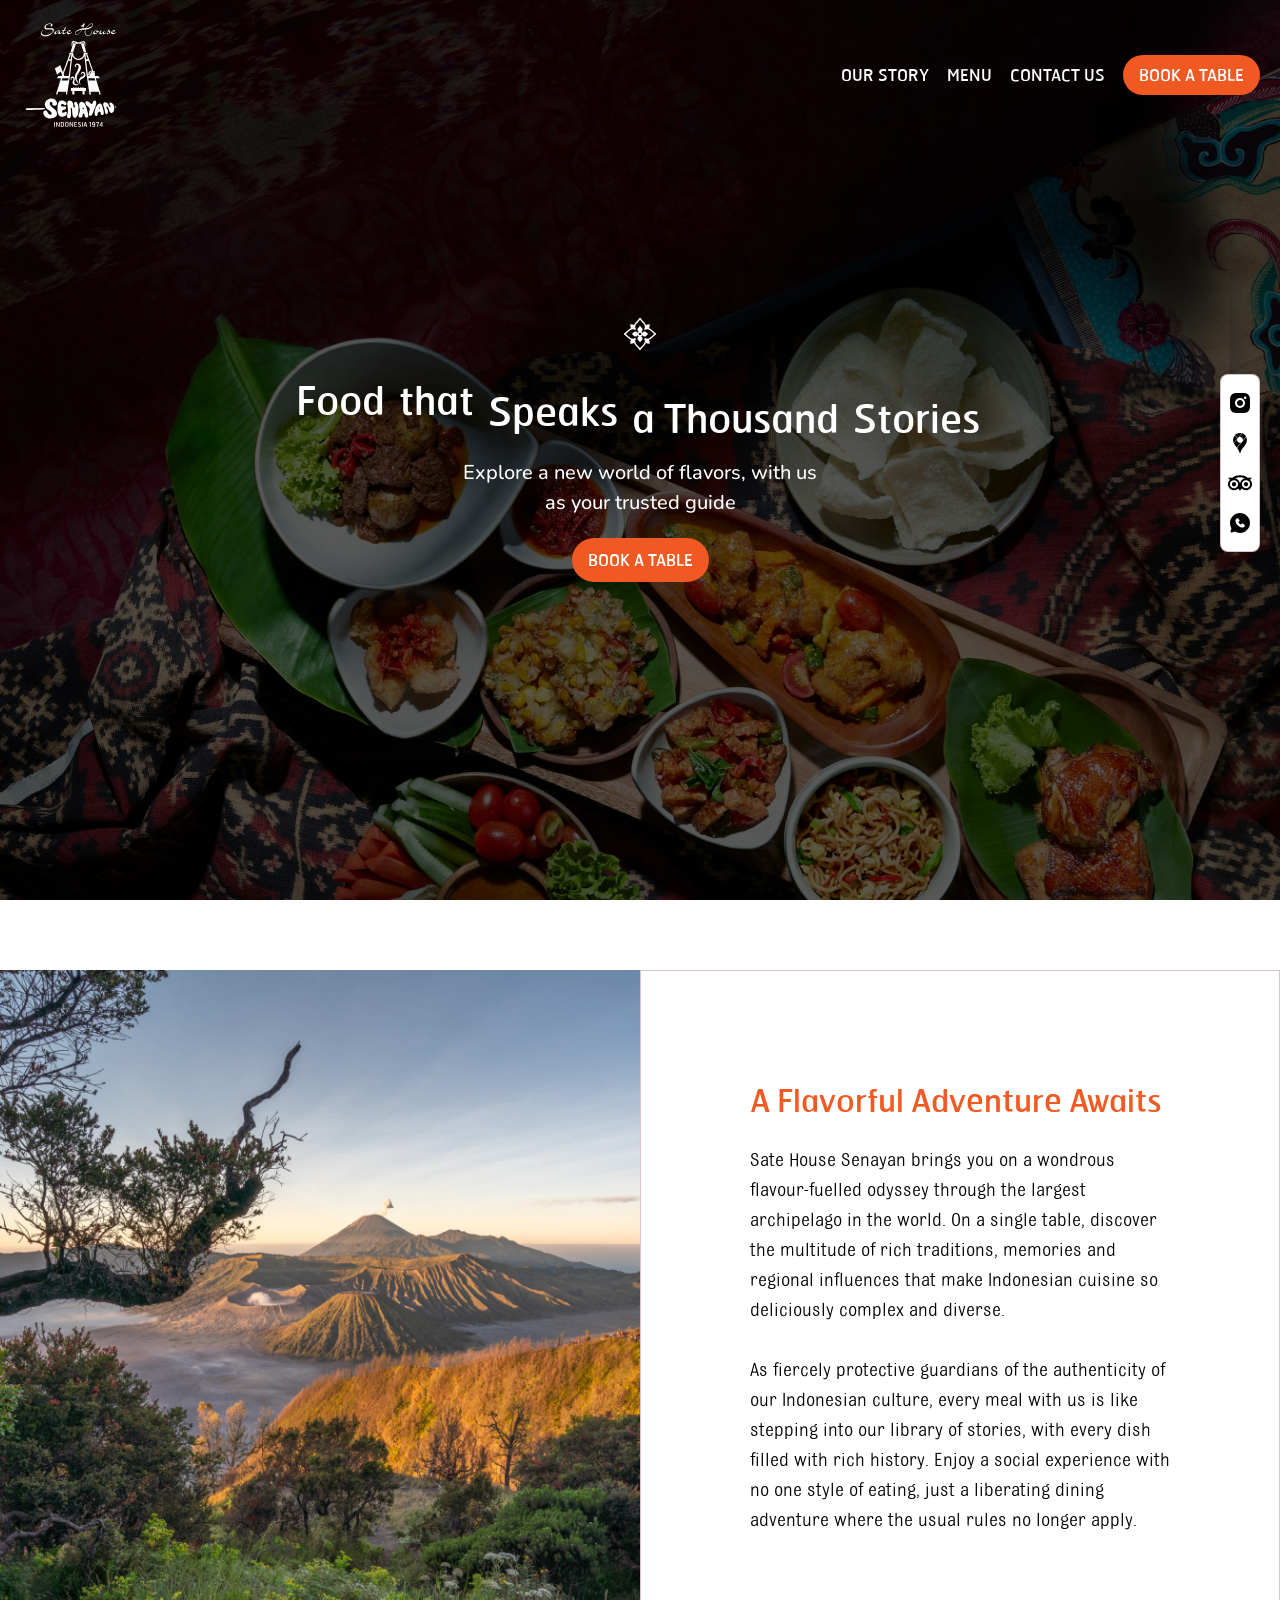
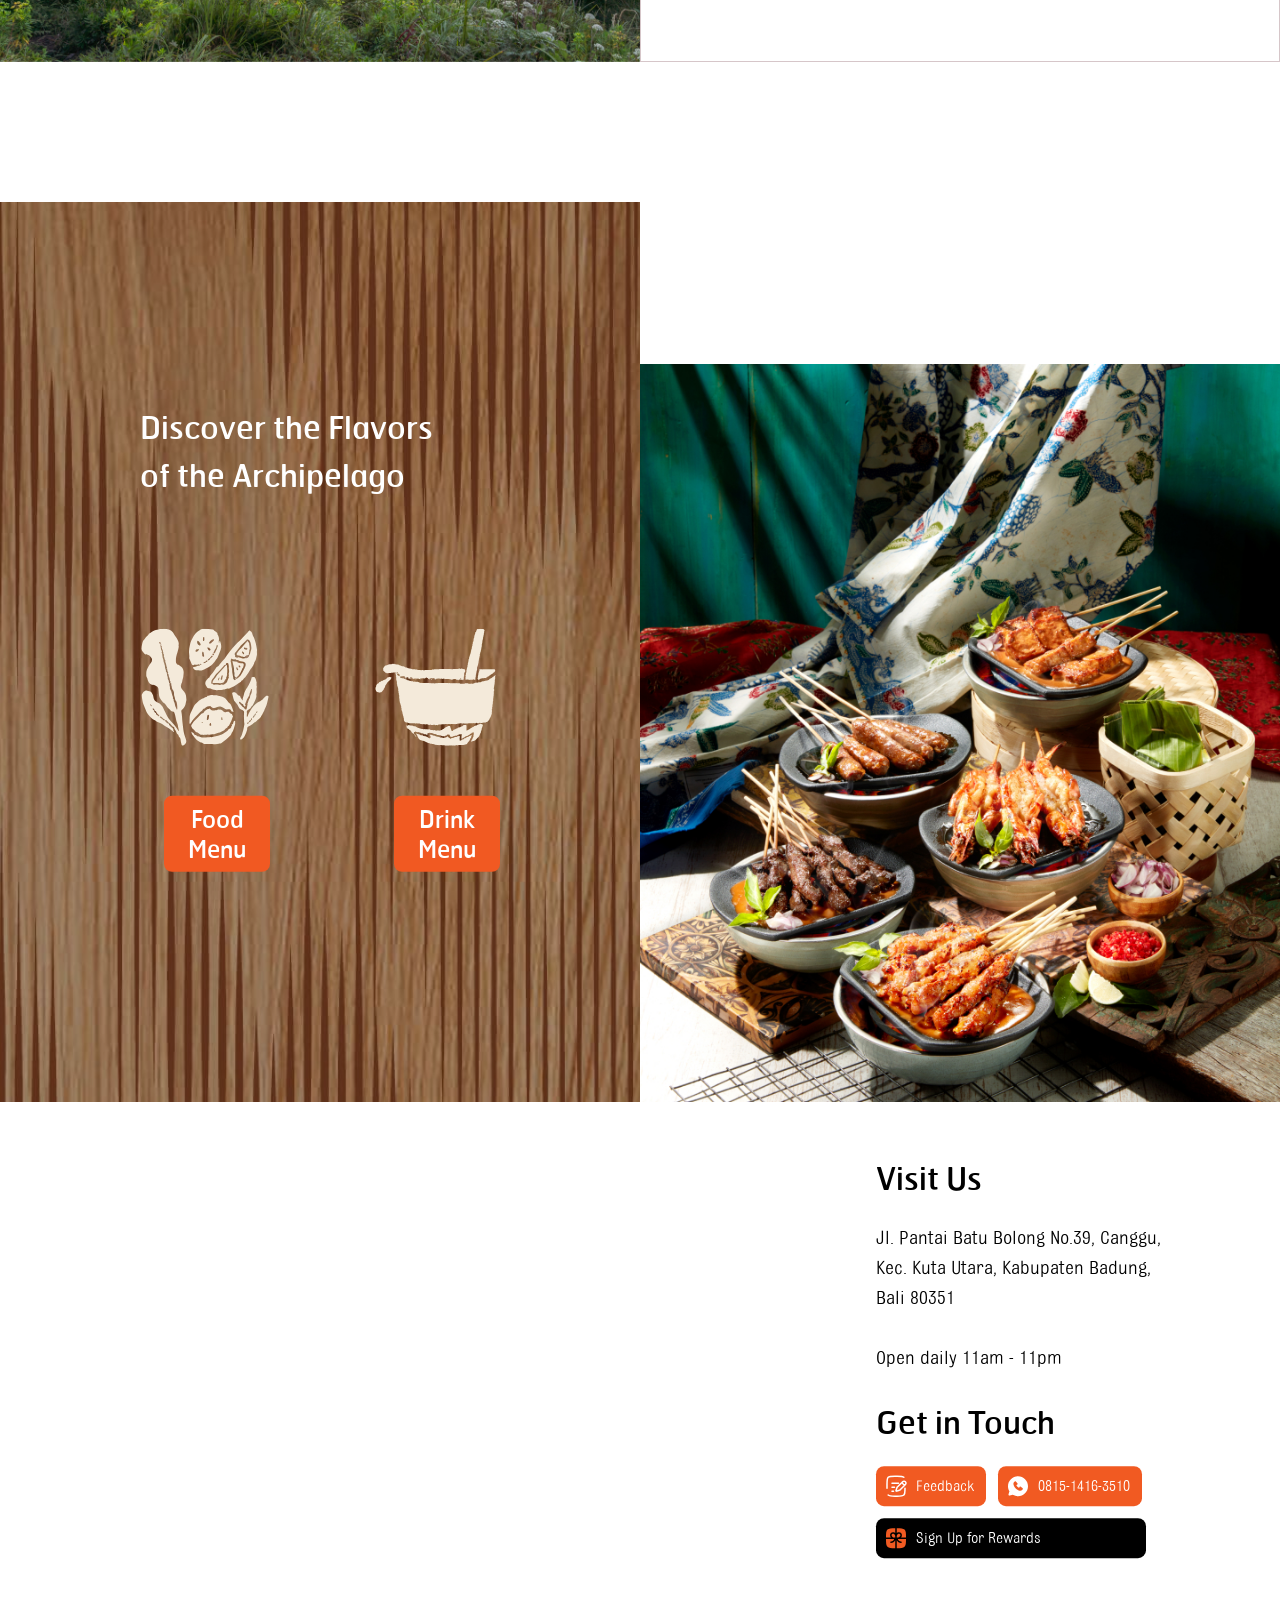
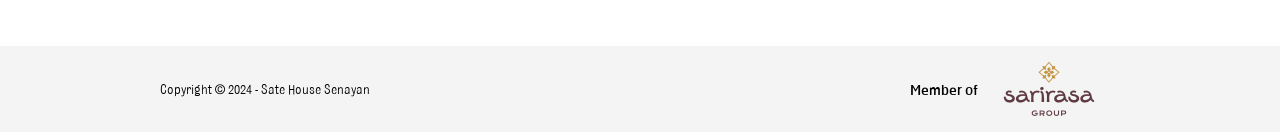
==== commit 6a681ab6: "update" ====
--- a/index.html
+++ b/index.html
@@ -1 +1 @@
-<!DOCTYPE html><html lang="en" class="__className_6db73c __className_2bde3f "><head><meta charSet="utf-8"/><meta name="viewport" content="width=device-width, initial-scale=1"/><link rel="stylesheet" href="/_next/static/css/7b7d00e646246f4a.css" data-precedence="next"/><link rel="preload" as="script" fetchPriority="low" href="/_next/static/chunks/webpack-5781fd0ef78ba35a.js"/><script src="/_next/static/chunks/4bd1b696-b4d4c3868257e762.js" async=""></script><script src="/_next/static/chunks/517-fddcf30f8b058bba.js" async=""></script><script src="/_next/static/chunks/main-app-9f4c0e25c41bf438.js" async=""></script><script src="/_next/static/chunks/899-93f6ccc9c23cd250.js" async=""></script><script src="/_next/static/chunks/125-6d3291739404883a.js" async=""></script><script src="/_next/static/chunks/app/layout-464c340d1056401e.js" async=""></script><script src="/_next/static/chunks/506-14bade9858366068.js" async=""></script><script src="/_next/static/chunks/app/page-e8d450e40042e1b3.js" async=""></script><link rel="preload" href="/_next/static/css/98c5d6a2d9424ba6.css" as="style"/><link rel="preload" href="https://www.googletagmanager.com/gtag/js?id=G-S4T24HRCFS" as="script"/><title>Sate House Senayan - Discover the Flavors of Indonesia</title><meta name="description" content="Explore a new world of flavors, with Sate House Senayan as your trusted guide. Reserve Now!"/><meta name="keywords" content="Sate House Senayan,Sate Khas Senayan,Sate Senayan Bali,Sate House Senayan Canggu,Sate House Senayan Menu,Sate House Senayan Food,Sate House Senayan Menu,Reservation Sate House Senayan,Best Satay in Bali,Bali Food Recommendation,Restaurant in Canggu,Best Indonesian Restaurant Canggu,Authentic Indonesian Cuisine Canggu,Family-Friendly Restaurant Canggu,Traditional Indonesian Food Canggu,Sarirasa Group Restaurant,Best Restaurant in Bali,Bali Delicious Indonesian Restaurant"/><meta property="og:title" content="Sate House Senayan - Discover the Flavors of Indonesia"/><meta property="og:description" content="Explore a new world of flavors, with Sate House Senayan as your trusted guide. Reserve Now!"/><meta property="og:image" content="http://localhost:3000/shs-logo.png"/><meta name="twitter:card" content="summary_large_image"/><meta name="twitter:title" content="Sate House Senayan - Discover the Flavors of Indonesia"/><meta name="twitter:description" content="Explore a new world of flavors, with Sate House Senayan as your trusted guide. Reserve Now!"/><meta name="twitter:image" content="http://localhost:3000/shs-logo.png"/><link rel="icon" href="/favicon.ico" type="image/x-icon" sizes="16x16"/><script src="/_next/static/chunks/polyfills-42372ed130431b0a.js" noModule=""></script></head><body><div class="w-full h-screen flex flex-col justify-center items-center" style="opacity:1"><div role="status" class="scale-[200%]"><svg aria-hidden="true" class="inline w-8 h-8 text-gray-200 animate-spin dark:text-[#76592b] fill-[#c39245]" viewBox="0 0 100 101" fill="none" xmlns="http://www.w3.org/2000/svg"><path d="M100 50.5908C100 78.2051 77.6142 100.591 50 100.591C22.3858 100.591 0 78.2051 0 50.5908C0 22.9766 22.3858 0.59082 50 0.59082C77.6142 0.59082 100 22.9766 100 50.5908ZM9.08144 50.5908C9.08144 73.1895 27.4013 91.5094 50 91.5094C72.5987 91.5094 90.9186 73.1895 90.9186 50.5908C90.9186 27.9921 72.5987 9.67226 50 9.67226C27.4013 9.67226 9.08144 27.9921 9.08144 50.5908Z" fill="currentColor"></path><path d="M93.9676 39.0409C96.393 38.4038 97.8624 35.9116 97.0079 33.5539C95.2932 28.8227 92.871 24.3692 89.8167 20.348C85.8452 15.1192 80.8826 10.7238 75.2124 7.41289C69.5422 4.10194 63.2754 1.94025 56.7698 1.05124C51.7666 0.367541 46.6976 0.446843 41.7345 1.27873C39.2613 1.69328 37.813 4.19778 38.4501 6.62326C39.0873 9.04874 41.5694 10.4717 44.0505 10.1071C47.8511 9.54855 51.7191 9.52689 55.5402 10.0491C60.8642 10.7766 65.9928 12.5457 70.6331 15.2552C75.2735 17.9648 79.3347 21.5619 82.5849 25.841C84.9175 28.9121 86.7997 32.2913 88.1811 35.8758C89.083 38.2158 91.5421 39.6781 93.9676 39.0409Z" fill="currentFill"></path></svg></div><span class="text-[16px] lg:text-[18px] text-[#c39245] mt-8 font-nunito font-semibold">Loading...</span></div><script src="/_next/static/chunks/webpack-5781fd0ef78ba35a.js" async=""></script><script>(self.__next_f=self.__next_f||[]).push([0])</script><script>self.__next_f.push([1,"3:\"$Sreact.fragment\"\n4:I[8374,[\"899\",\"static/chunks/899-93f6ccc9c23cd250.js\",\"125\",\"static/chunks/125-6d3291739404883a.js\",\"177\",\"static/chunks/app/layout-464c340d1056401e.js\"],\"AppProvider\"]\n5:I[3446,[\"899\",\"static/chunks/899-93f6ccc9c23cd250.js\",\"125\",\"static/chunks/125-6d3291739404883a.js\",\"177\",\"static/chunks/app/layout-464c340d1056401e.js\"],\"Providers\"]\n6:I[5244,[],\"\"]\n7:I[3866,[],\"\"]\n8:I[766,[\"899\",\"static/chunks/899-93f6ccc9c23cd250.js\",\"125\",\"static/chunks/125-6d3291739404883a.js\",\"177\",\"static/chunks/app/layout-464c340d1056401e.js\"],\"GoogleAnalytics\"]\n9:I[7033,[],\"ClientPageRoot\"]\na:I[2903,[\"899\",\"static/chunks/899-93f6ccc9c23cd250.js\",\"125\",\"static/chunks/125-6d3291739404883a.js\",\"506\",\"static/chunks/506-14bade9858366068.js\",\"974\",\"static/chunks/app/page-e8d450e40042e1b3.js\"],\"default\"]\nd:I[6213,[],\"OutletBoundary\"]\nf:I[6213,[],\"MetadataBoundary\"]\n11:I[6213,[],\"ViewportBoundary\"]\n13:I[4835,[],\"\"]\n1:HL[\"/_next/static/css/7b7d00e646246f4a.css\",\"style\"]\n2:HL[\"/_next/static/css/98c5d6a2d9424ba6.css\",\"style\"]\n"])</script><script>self.__next_f.push([1,"0:{\"P\":null,\"b\":\"BK6c5iUvifUwrvZ46kHDX\",\"p\":\"\",\"c\":[\"\",\"\"],\"i\":false,\"f\":[[[\"\",{\"children\":[\"__PAGE__\",{}]},\"$undefined\",\"$undefined\",true],[\"\",[\"$\",\"$3\",\"c\",{\"children\":[[[\"$\",\"link\",\"0\",{\"rel\":\"stylesheet\",\"href\":\"/_next/static/css/7b7d00e646246f4a.css\",\"precedence\":\"next\",\"crossOrigin\":\"$undefined\",\"nonce\":\"$undefined\"}]],[\"$\",\"html\",null,{\"lang\":\"en\",\"suppressHydrationWarning\":true,\"className\":\"__className_6db73c __className_2bde3f \",\"children\":[[\"$\",\"body\",null,{\"children\":[\"$\",\"$L4\",null,{\"children\":[\"$\",\"$L5\",null,{\"children\":[\"$\",\"$L6\",null,{\"parallelRouterKey\":\"children\",\"segmentPath\":[\"children\"],\"error\":\"$undefined\",\"errorStyles\":\"$undefined\",\"errorScripts\":\"$undefined\",\"template\":[\"$\",\"$L7\",null,{}],\"templateStyles\":\"$undefined\",\"templateScripts\":\"$undefined\",\"notFound\":[[\"$\",\"title\",null,{\"children\":\"404: This page could not be found.\"}],[\"$\",\"div\",null,{\"style\":{\"fontFamily\":\"system-ui,\\\"Segoe UI\\\",Roboto,Helvetica,Arial,sans-serif,\\\"Apple Color Emoji\\\",\\\"Segoe UI Emoji\\\"\",\"height\":\"100vh\",\"textAlign\":\"center\",\"display\":\"flex\",\"flexDirection\":\"column\",\"alignItems\":\"center\",\"justifyContent\":\"center\"},\"children\":[\"$\",\"div\",null,{\"children\":[[\"$\",\"style\",null,{\"dangerouslySetInnerHTML\":{\"__html\":\"body{color:#000;background:#fff;margin:0}.next-error-h1{border-right:1px solid rgba(0,0,0,.3)}@media (prefers-color-scheme:dark){body{color:#fff;background:#000}.next-error-h1{border-right:1px solid rgba(255,255,255,.3)}}\"}}],[\"$\",\"h1\",null,{\"className\":\"next-error-h1\",\"style\":{\"display\":\"inline-block\",\"margin\":\"0 20px 0 0\",\"padding\":\"0 23px 0 0\",\"fontSize\":24,\"fontWeight\":500,\"verticalAlign\":\"top\",\"lineHeight\":\"49px\"},\"children\":\"404\"}],[\"$\",\"div\",null,{\"style\":{\"display\":\"inline-block\"},\"children\":[\"$\",\"h2\",null,{\"style\":{\"fontSize\":14,\"fontWeight\":400,\"lineHeight\":\"49px\",\"margin\":0},\"children\":\"This page could not be found.\"}]}]]}]}]],\"notFoundStyles\":[]}]}]}]}],[\"$\",\"$L8\",null,{\"gaId\":\"G-S4T24HRCFS\"}]]}]]}],{\"children\":[\"__PAGE__\",[\"$\",\"$3\",\"c\",{\"children\":[[\"$\",\"$L9\",null,{\"Component\":\"$a\",\"searchParams\":{},\"params\":{},\"promises\":[\"$@b\",\"$@c\"]}],[[\"$\",\"link\",\"0\",{\"rel\":\"stylesheet\",\"href\":\"/_next/static/css/98c5d6a2d9424ba6.css\",\"precedence\":\"next\",\"crossOrigin\":\"$undefined\",\"nonce\":\"$undefined\"}]],[\"$\",\"$Ld\",null,{\"children\":\"$Le\"}]]}],{},null]},null],[\"$\",\"$3\",\"h\",{\"children\":[null,[\"$\",\"$3\",\"qbZf1R5oIyFGwvYh8VFkZ\",{\"children\":[[\"$\",\"$Lf\",null,{\"children\":\"$L10\"}],[\"$\",\"$L11\",null,{\"children\":\"$L12\"}],null]}]]}]]],\"m\":\"$undefined\",\"G\":[\"$13\",\"$undefined\"],\"s\":false,\"S\":true}\n"])</script><script>self.__next_f.push([1,"b:{}\nc:{}\n"])</script><script>self.__next_f.push([1,"12:[[\"$\",\"meta\",\"0\",{\"name\":\"viewport\",\"content\":\"width=device-width, initial-scale=1\"}]]\n10:[[\"$\",\"meta\",\"0\",{\"charSet\":\"utf-8\"}],[\"$\",\"title\",\"1\",{\"children\":\"Sate House Senayan - Discover the Flavors of Indonesia\"}],[\"$\",\"meta\",\"2\",{\"name\":\"description\",\"content\":\"Explore a new world of flavors, with Sate House Senayan as your trusted guide. Reserve Now!\"}],[\"$\",\"meta\",\"3\",{\"name\":\"keywords\",\"content\":\"Sate House Senayan,Sate Khas Senayan,Sate Senayan Bali,Sate House Senayan Canggu,Sate House Senayan Menu,Sate House Senayan Food,Sate House Senayan Menu,Reservation Sate House Senayan,Best Satay in Bali,Bali Food Recommendation,Restaurant in Canggu,Best Indonesian Restaurant Canggu,Authentic Indonesian Cuisine Canggu,Family-Friendly Restaurant Canggu,Traditional Indonesian Food Canggu,Sarirasa Group Restaurant,Best Restaurant in Bali,Bali Delicious Indonesian Restaurant\"}],[\"$\",\"meta\",\"4\",{\"property\":\"og:title\",\"content\":\"Sate House Senayan - Discover the Flavors of Indonesia\"}],[\"$\",\"meta\",\"5\",{\"property\":\"og:description\",\"content\":\"Explore a new world of flavors, with Sate House Senayan as your trusted guide. Reserve Now!\"}],[\"$\",\"meta\",\"6\",{\"property\":\"og:image\",\"content\":\"http://localhost:3000/shs-logo.png\"}],[\"$\",\"meta\",\"7\",{\"name\":\"twitter:card\",\"content\":\"summary_large_image\"}],[\"$\",\"meta\",\"8\",{\"name\":\"twitter:title\",\"content\":\"Sate House Senayan - Discover the Flavors of Indonesia\"}],[\"$\",\"meta\",\"9\",{\"name\":\"twitter:description\",\"content\":\"Explore a new world of flavors, with Sate House Senayan as your trusted guide. Reserve Now!\"}],[\"$\",\"meta\",\"10\",{\"name\":\"twitter:image\",\"content\":\"http://localhost:3000/shs-logo.png\"}],[\"$\",\"link\",\"11\",{\"rel\":\"icon\",\"href\":\"/favicon.ico\",\"type\":\"image/x-icon\",\"sizes\":\"16x16\"}]]\n"])</script><script>self.__next_f.push([1,"e:null\n"])</script></body></html>+<!DOCTYPE html><html lang="en" class="__className_6db73c __className_2bde3f "><head><meta charSet="utf-8"/><meta name="viewport" content="width=device-width, initial-scale=1"/><link rel="stylesheet" href="/_next/static/css/7b7d00e646246f4a.css" data-precedence="next"/><link rel="preload" as="script" fetchPriority="low" href="/_next/static/chunks/webpack-5781fd0ef78ba35a.js"/><script src="/_next/static/chunks/4bd1b696-b4d4c3868257e762.js" async=""></script><script src="/_next/static/chunks/517-fddcf30f8b058bba.js" async=""></script><script src="/_next/static/chunks/main-app-9f4c0e25c41bf438.js" async=""></script><script src="/_next/static/chunks/899-93f6ccc9c23cd250.js" async=""></script><script src="/_next/static/chunks/125-6d3291739404883a.js" async=""></script><script src="/_next/static/chunks/app/layout-464c340d1056401e.js" async=""></script><script src="/_next/static/chunks/506-1fdaeef9fedcd334.js" async=""></script><script src="/_next/static/chunks/app/page-8ed71e38b1f64ca8.js" async=""></script><link rel="preload" href="/_next/static/css/98c5d6a2d9424ba6.css" as="style"/><link rel="preload" href="https://www.googletagmanager.com/gtag/js?id=G-S4T24HRCFS" as="script"/><title>Sate House Senayan - Discover the Flavors of Indonesia</title><meta name="description" content="Explore a new world of flavors, with Sate House Senayan as your trusted guide. Reserve Now!"/><meta name="keywords" content="Sate House Senayan,Sate Khas Senayan,Sate Senayan Bali,Sate House Senayan Canggu,Sate House Senayan Menu,Sate House Senayan Food,Sate House Senayan Menu,Reservation Sate House Senayan,Best Satay in Bali,Bali Food Recommendation,Restaurant in Canggu,Best Indonesian Restaurant Canggu,Authentic Indonesian Cuisine Canggu,Family-Friendly Restaurant Canggu,Traditional Indonesian Food Canggu,Sarirasa Group Restaurant,Best Restaurant in Bali,Bali Delicious Indonesian Restaurant"/><meta property="og:title" content="Sate House Senayan - Discover the Flavors of Indonesia"/><meta property="og:description" content="Explore a new world of flavors, with Sate House Senayan as your trusted guide. Reserve Now!"/><meta property="og:image" content="http://localhost:3000/shs-logo.png"/><meta name="twitter:card" content="summary_large_image"/><meta name="twitter:title" content="Sate House Senayan - Discover the Flavors of Indonesia"/><meta name="twitter:description" content="Explore a new world of flavors, with Sate House Senayan as your trusted guide. Reserve Now!"/><meta name="twitter:image" content="http://localhost:3000/shs-logo.png"/><link rel="icon" href="/favicon.ico" type="image/x-icon" sizes="16x16"/><script src="/_next/static/chunks/polyfills-42372ed130431b0a.js" noModule=""></script></head><body><div class="w-full h-screen flex flex-col justify-center items-center" style="opacity:1"><div role="status" class="scale-[200%]"><svg aria-hidden="true" class="inline w-8 h-8 text-gray-200 animate-spin dark:text-[#76592b] fill-[#c39245]" viewBox="0 0 100 101" fill="none" xmlns="http://www.w3.org/2000/svg"><path d="M100 50.5908C100 78.2051 77.6142 100.591 50 100.591C22.3858 100.591 0 78.2051 0 50.5908C0 22.9766 22.3858 0.59082 50 0.59082C77.6142 0.59082 100 22.9766 100 50.5908ZM9.08144 50.5908C9.08144 73.1895 27.4013 91.5094 50 91.5094C72.5987 91.5094 90.9186 73.1895 90.9186 50.5908C90.9186 27.9921 72.5987 9.67226 50 9.67226C27.4013 9.67226 9.08144 27.9921 9.08144 50.5908Z" fill="currentColor"></path><path d="M93.9676 39.0409C96.393 38.4038 97.8624 35.9116 97.0079 33.5539C95.2932 28.8227 92.871 24.3692 89.8167 20.348C85.8452 15.1192 80.8826 10.7238 75.2124 7.41289C69.5422 4.10194 63.2754 1.94025 56.7698 1.05124C51.7666 0.367541 46.6976 0.446843 41.7345 1.27873C39.2613 1.69328 37.813 4.19778 38.4501 6.62326C39.0873 9.04874 41.5694 10.4717 44.0505 10.1071C47.8511 9.54855 51.7191 9.52689 55.5402 10.0491C60.8642 10.7766 65.9928 12.5457 70.6331 15.2552C75.2735 17.9648 79.3347 21.5619 82.5849 25.841C84.9175 28.9121 86.7997 32.2913 88.1811 35.8758C89.083 38.2158 91.5421 39.6781 93.9676 39.0409Z" fill="currentFill"></path></svg></div><span class="text-[16px] lg:text-[18px] text-[#c39245] mt-8 font-nunito font-semibold">Loading...</span></div><script src="/_next/static/chunks/webpack-5781fd0ef78ba35a.js" async=""></script><script>(self.__next_f=self.__next_f||[]).push([0])</script><script>self.__next_f.push([1,"3:\"$Sreact.fragment\"\n4:I[8374,[\"899\",\"static/chunks/899-93f6ccc9c23cd250.js\",\"125\",\"static/chunks/125-6d3291739404883a.js\",\"177\",\"static/chunks/app/layout-464c340d1056401e.js\"],\"AppProvider\"]\n5:I[3446,[\"899\",\"static/chunks/899-93f6ccc9c23cd250.js\",\"125\",\"static/chunks/125-6d3291739404883a.js\",\"177\",\"static/chunks/app/layout-464c340d1056401e.js\"],\"Providers\"]\n6:I[5244,[],\"\"]\n7:I[3866,[],\"\"]\n8:I[766,[\"899\",\"static/chunks/899-93f6ccc9c23cd250.js\",\"125\",\"static/chunks/125-6d3291739404883a.js\",\"177\",\"static/chunks/app/layout-464c340d1056401e.js\"],\"GoogleAnalytics\"]\n9:I[7033,[],\"ClientPageRoot\"]\na:I[2903,[\"899\",\"static/chunks/899-93f6ccc9c23cd250.js\",\"125\",\"static/chunks/125-6d3291739404883a.js\",\"506\",\"static/chunks/506-1fdaeef9fedcd334.js\",\"974\",\"static/chunks/app/page-8ed71e38b1f64ca8.js\"],\"default\"]\nd:I[6213,[],\"OutletBoundary\"]\nf:I[6213,[],\"MetadataBoundary\"]\n11:I[6213,[],\"ViewportBoundary\"]\n13:I[4835,[],\"\"]\n1:HL[\"/_next/static/css/7b7d00e646246f4a.css\",\"style\"]\n2:HL[\"/_next/static/css/98c5d6a2d9424ba6.css\",\"style\"]\n"])</script><script>self.__next_f.push([1,"0:{\"P\":null,\"b\":\"q9KEn6oMOuaJT8bfdIss9\",\"p\":\"\",\"c\":[\"\",\"\"],\"i\":false,\"f\":[[[\"\",{\"children\":[\"__PAGE__\",{}]},\"$undefined\",\"$undefined\",true],[\"\",[\"$\",\"$3\",\"c\",{\"children\":[[[\"$\",\"link\",\"0\",{\"rel\":\"stylesheet\",\"href\":\"/_next/static/css/7b7d00e646246f4a.css\",\"precedence\":\"next\",\"crossOrigin\":\"$undefined\",\"nonce\":\"$undefined\"}]],[\"$\",\"html\",null,{\"lang\":\"en\",\"suppressHydrationWarning\":true,\"className\":\"__className_6db73c __className_2bde3f \",\"children\":[[\"$\",\"body\",null,{\"children\":[\"$\",\"$L4\",null,{\"children\":[\"$\",\"$L5\",null,{\"children\":[\"$\",\"$L6\",null,{\"parallelRouterKey\":\"children\",\"segmentPath\":[\"children\"],\"error\":\"$undefined\",\"errorStyles\":\"$undefined\",\"errorScripts\":\"$undefined\",\"template\":[\"$\",\"$L7\",null,{}],\"templateStyles\":\"$undefined\",\"templateScripts\":\"$undefined\",\"notFound\":[[\"$\",\"title\",null,{\"children\":\"404: This page could not be found.\"}],[\"$\",\"div\",null,{\"style\":{\"fontFamily\":\"system-ui,\\\"Segoe UI\\\",Roboto,Helvetica,Arial,sans-serif,\\\"Apple Color Emoji\\\",\\\"Segoe UI Emoji\\\"\",\"height\":\"100vh\",\"textAlign\":\"center\",\"display\":\"flex\",\"flexDirection\":\"column\",\"alignItems\":\"center\",\"justifyContent\":\"center\"},\"children\":[\"$\",\"div\",null,{\"children\":[[\"$\",\"style\",null,{\"dangerouslySetInnerHTML\":{\"__html\":\"body{color:#000;background:#fff;margin:0}.next-error-h1{border-right:1px solid rgba(0,0,0,.3)}@media (prefers-color-scheme:dark){body{color:#fff;background:#000}.next-error-h1{border-right:1px solid rgba(255,255,255,.3)}}\"}}],[\"$\",\"h1\",null,{\"className\":\"next-error-h1\",\"style\":{\"display\":\"inline-block\",\"margin\":\"0 20px 0 0\",\"padding\":\"0 23px 0 0\",\"fontSize\":24,\"fontWeight\":500,\"verticalAlign\":\"top\",\"lineHeight\":\"49px\"},\"children\":\"404\"}],[\"$\",\"div\",null,{\"style\":{\"display\":\"inline-block\"},\"children\":[\"$\",\"h2\",null,{\"style\":{\"fontSize\":14,\"fontWeight\":400,\"lineHeight\":\"49px\",\"margin\":0},\"children\":\"This page could not be found.\"}]}]]}]}]],\"notFoundStyles\":[]}]}]}]}],[\"$\",\"$L8\",null,{\"gaId\":\"G-S4T24HRCFS\"}]]}]]}],{\"children\":[\"__PAGE__\",[\"$\",\"$3\",\"c\",{\"children\":[[\"$\",\"$L9\",null,{\"Component\":\"$a\",\"searchParams\":{},\"params\":{},\"promises\":[\"$@b\",\"$@c\"]}],[[\"$\",\"link\",\"0\",{\"rel\":\"stylesheet\",\"href\":\"/_next/static/css/98c5d6a2d9424ba6.css\",\"precedence\":\"next\",\"crossOrigin\":\"$undefined\",\"nonce\":\"$undefined\"}]],[\"$\",\"$Ld\",null,{\"children\":\"$Le\"}]]}],{},null]},null],[\"$\",\"$3\",\"h\",{\"children\":[null,[\"$\",\"$3\",\"gaQrwYkS2ACW3PN3zfRvF\",{\"children\":[[\"$\",\"$Lf\",null,{\"children\":\"$L10\"}],[\"$\",\"$L11\",null,{\"children\":\"$L12\"}],null]}]]}]]],\"m\":\"$undefined\",\"G\":[\"$13\",\"$undefined\"],\"s\":false,\"S\":true}\n"])</script><script>self.__next_f.push([1,"b:{}\nc:{}\n"])</script><script>self.__next_f.push([1,"12:[[\"$\",\"meta\",\"0\",{\"name\":\"viewport\",\"content\":\"width=device-width, initial-scale=1\"}]]\n10:[[\"$\",\"meta\",\"0\",{\"charSet\":\"utf-8\"}],[\"$\",\"title\",\"1\",{\"children\":\"Sate House Senayan - Discover the Flavors of Indonesia\"}],[\"$\",\"meta\",\"2\",{\"name\":\"description\",\"content\":\"Explore a new world of flavors, with Sate House Senayan as your trusted guide. Reserve Now!\"}],[\"$\",\"meta\",\"3\",{\"name\":\"keywords\",\"content\":\"Sate House Senayan,Sate Khas Senayan,Sate Senayan Bali,Sate House Senayan Canggu,Sate House Senayan Menu,Sate House Senayan Food,Sate House Senayan Menu,Reservation Sate House Senayan,Best Satay in Bali,Bali Food Recommendation,Restaurant in Canggu,Best Indonesian Restaurant Canggu,Authentic Indonesian Cuisine Canggu,Family-Friendly Restaurant Canggu,Traditional Indonesian Food Canggu,Sarirasa Group Restaurant,Best Restaurant in Bali,Bali Delicious Indonesian Restaurant\"}],[\"$\",\"meta\",\"4\",{\"property\":\"og:title\",\"content\":\"Sate House Senayan - Discover the Flavors of Indonesia\"}],[\"$\",\"meta\",\"5\",{\"property\":\"og:description\",\"content\":\"Explore a new world of flavors, with Sate House Senayan as your trusted guide. Reserve Now!\"}],[\"$\",\"meta\",\"6\",{\"property\":\"og:image\",\"content\":\"http://localhost:3000/shs-logo.png\"}],[\"$\",\"meta\",\"7\",{\"name\":\"twitter:card\",\"content\":\"summary_large_image\"}],[\"$\",\"meta\",\"8\",{\"name\":\"twitter:title\",\"content\":\"Sate House Senayan - Discover the Flavors of Indonesia\"}],[\"$\",\"meta\",\"9\",{\"name\":\"twitter:description\",\"content\":\"Explore a new world of flavors, with Sate House Senayan as your trusted guide. Reserve Now!\"}],[\"$\",\"meta\",\"10\",{\"name\":\"twitter:image\",\"content\":\"http://localhost:3000/shs-logo.png\"}],[\"$\",\"link\",\"11\",{\"rel\":\"icon\",\"href\":\"/favicon.ico\",\"type\":\"image/x-icon\",\"sizes\":\"16x16\"}]]\n"])</script><script>self.__next_f.push([1,"e:null\n"])</script></body></html>
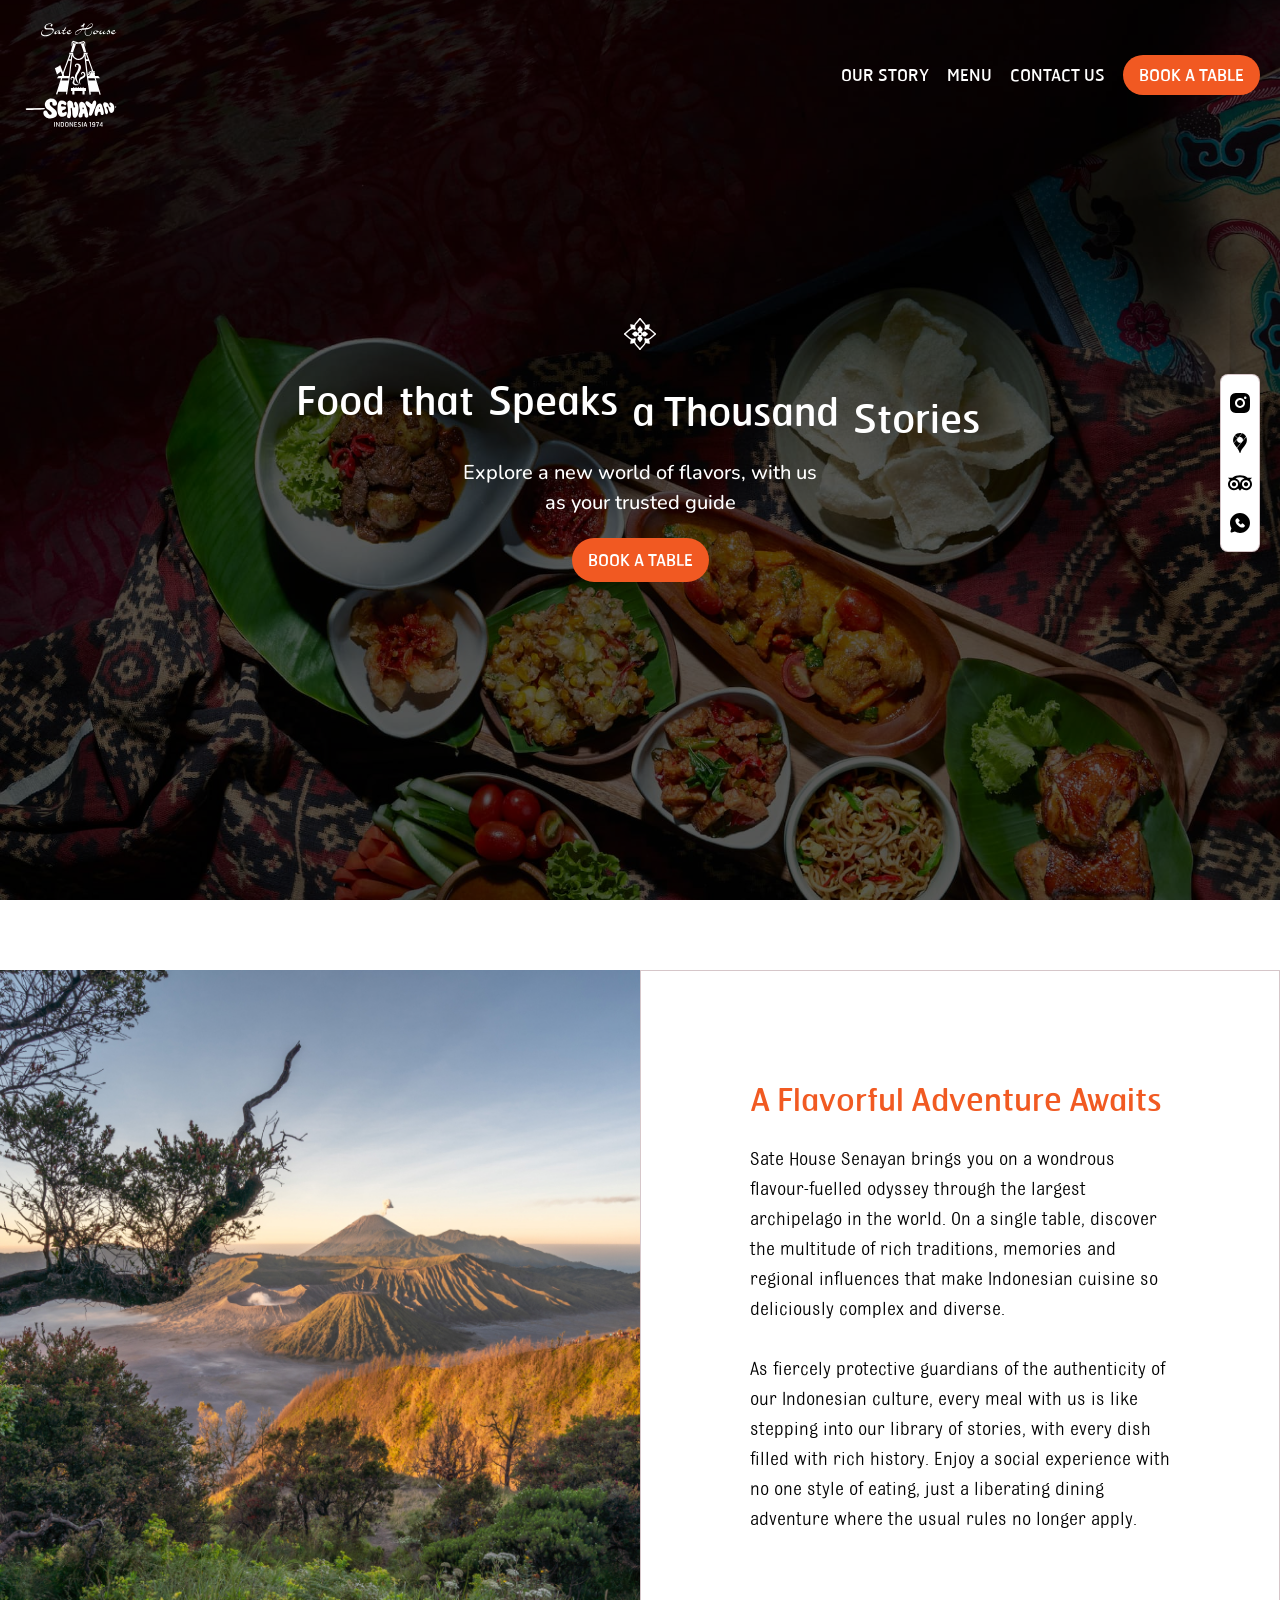
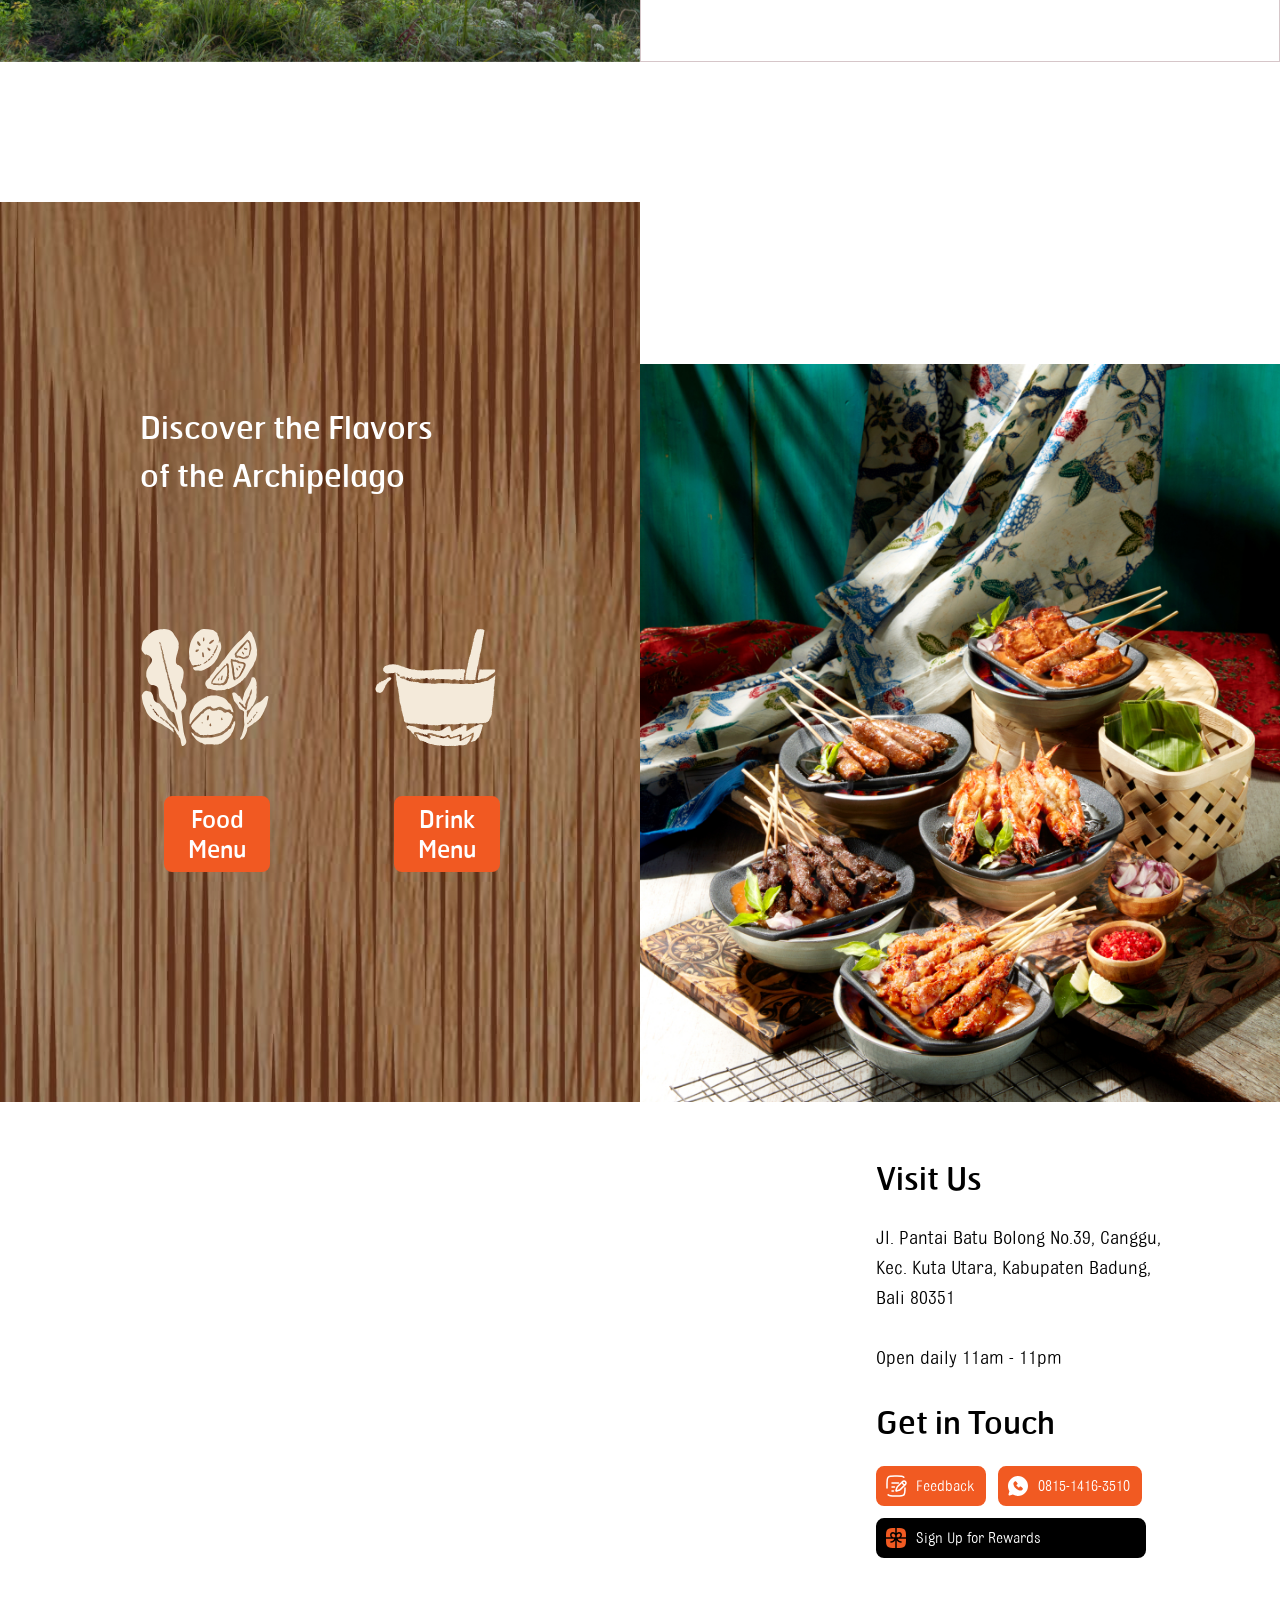
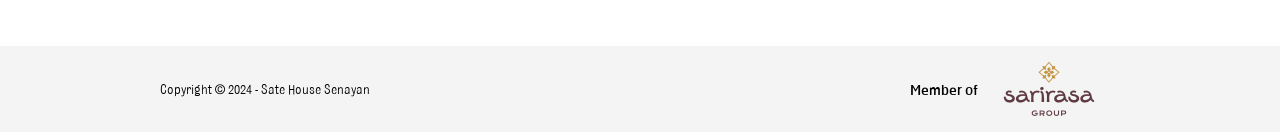
==== commit f610decd: "update" ====
--- a/index.html
+++ b/index.html
@@ -1 +1 @@
-<!DOCTYPE html><html lang="en" class="__className_6db73c __className_2bde3f "><head><meta charSet="utf-8"/><meta name="viewport" content="width=device-width, initial-scale=1"/><link rel="stylesheet" href="/_next/static/css/7b7d00e646246f4a.css" data-precedence="next"/><link rel="preload" as="script" fetchPriority="low" href="/_next/static/chunks/webpack-5781fd0ef78ba35a.js"/><script src="/_next/static/chunks/4bd1b696-b4d4c3868257e762.js" async=""></script><script src="/_next/static/chunks/517-fddcf30f8b058bba.js" async=""></script><script src="/_next/static/chunks/main-app-9f4c0e25c41bf438.js" async=""></script><script src="/_next/static/chunks/899-93f6ccc9c23cd250.js" async=""></script><script src="/_next/static/chunks/125-6d3291739404883a.js" async=""></script><script src="/_next/static/chunks/app/layout-464c340d1056401e.js" async=""></script><script src="/_next/static/chunks/506-1fdaeef9fedcd334.js" async=""></script><script src="/_next/static/chunks/app/page-8ed71e38b1f64ca8.js" async=""></script><link rel="preload" href="/_next/static/css/98c5d6a2d9424ba6.css" as="style"/><link rel="preload" href="https://www.googletagmanager.com/gtag/js?id=G-S4T24HRCFS" as="script"/><title>Sate House Senayan - Discover the Flavors of Indonesia</title><meta name="description" content="Explore a new world of flavors, with Sate House Senayan as your trusted guide. Reserve Now!"/><meta name="keywords" content="Sate House Senayan,Sate Khas Senayan,Sate Senayan Bali,Sate House Senayan Canggu,Sate House Senayan Menu,Sate House Senayan Food,Sate House Senayan Menu,Reservation Sate House Senayan,Best Satay in Bali,Bali Food Recommendation,Restaurant in Canggu,Best Indonesian Restaurant Canggu,Authentic Indonesian Cuisine Canggu,Family-Friendly Restaurant Canggu,Traditional Indonesian Food Canggu,Sarirasa Group Restaurant,Best Restaurant in Bali,Bali Delicious Indonesian Restaurant"/><meta property="og:title" content="Sate House Senayan - Discover the Flavors of Indonesia"/><meta property="og:description" content="Explore a new world of flavors, with Sate House Senayan as your trusted guide. Reserve Now!"/><meta property="og:image" content="http://localhost:3000/shs-logo.png"/><meta name="twitter:card" content="summary_large_image"/><meta name="twitter:title" content="Sate House Senayan - Discover the Flavors of Indonesia"/><meta name="twitter:description" content="Explore a new world of flavors, with Sate House Senayan as your trusted guide. Reserve Now!"/><meta name="twitter:image" content="http://localhost:3000/shs-logo.png"/><link rel="icon" href="/favicon.ico" type="image/x-icon" sizes="16x16"/><script src="/_next/static/chunks/polyfills-42372ed130431b0a.js" noModule=""></script></head><body><div class="w-full h-screen flex flex-col justify-center items-center" style="opacity:1"><div role="status" class="scale-[200%]"><svg aria-hidden="true" class="inline w-8 h-8 text-gray-200 animate-spin dark:text-[#76592b] fill-[#c39245]" viewBox="0 0 100 101" fill="none" xmlns="http://www.w3.org/2000/svg"><path d="M100 50.5908C100 78.2051 77.6142 100.591 50 100.591C22.3858 100.591 0 78.2051 0 50.5908C0 22.9766 22.3858 0.59082 50 0.59082C77.6142 0.59082 100 22.9766 100 50.5908ZM9.08144 50.5908C9.08144 73.1895 27.4013 91.5094 50 91.5094C72.5987 91.5094 90.9186 73.1895 90.9186 50.5908C90.9186 27.9921 72.5987 9.67226 50 9.67226C27.4013 9.67226 9.08144 27.9921 9.08144 50.5908Z" fill="currentColor"></path><path d="M93.9676 39.0409C96.393 38.4038 97.8624 35.9116 97.0079 33.5539C95.2932 28.8227 92.871 24.3692 89.8167 20.348C85.8452 15.1192 80.8826 10.7238 75.2124 7.41289C69.5422 4.10194 63.2754 1.94025 56.7698 1.05124C51.7666 0.367541 46.6976 0.446843 41.7345 1.27873C39.2613 1.69328 37.813 4.19778 38.4501 6.62326C39.0873 9.04874 41.5694 10.4717 44.0505 10.1071C47.8511 9.54855 51.7191 9.52689 55.5402 10.0491C60.8642 10.7766 65.9928 12.5457 70.6331 15.2552C75.2735 17.9648 79.3347 21.5619 82.5849 25.841C84.9175 28.9121 86.7997 32.2913 88.1811 35.8758C89.083 38.2158 91.5421 39.6781 93.9676 39.0409Z" fill="currentFill"></path></svg></div><span class="text-[16px] lg:text-[18px] text-[#c39245] mt-8 font-nunito font-semibold">Loading...</span></div><script src="/_next/static/chunks/webpack-5781fd0ef78ba35a.js" async=""></script><script>(self.__next_f=self.__next_f||[]).push([0])</script><script>self.__next_f.push([1,"3:\"$Sreact.fragment\"\n4:I[8374,[\"899\",\"static/chunks/899-93f6ccc9c23cd250.js\",\"125\",\"static/chunks/125-6d3291739404883a.js\",\"177\",\"static/chunks/app/layout-464c340d1056401e.js\"],\"AppProvider\"]\n5:I[3446,[\"899\",\"static/chunks/899-93f6ccc9c23cd250.js\",\"125\",\"static/chunks/125-6d3291739404883a.js\",\"177\",\"static/chunks/app/layout-464c340d1056401e.js\"],\"Providers\"]\n6:I[5244,[],\"\"]\n7:I[3866,[],\"\"]\n8:I[766,[\"899\",\"static/chunks/899-93f6ccc9c23cd250.js\",\"125\",\"static/chunks/125-6d3291739404883a.js\",\"177\",\"static/chunks/app/layout-464c340d1056401e.js\"],\"GoogleAnalytics\"]\n9:I[7033,[],\"ClientPageRoot\"]\na:I[2903,[\"899\",\"static/chunks/899-93f6ccc9c23cd250.js\",\"125\",\"static/chunks/125-6d3291739404883a.js\",\"506\",\"static/chunks/506-1fdaeef9fedcd334.js\",\"974\",\"static/chunks/app/page-8ed71e38b1f64ca8.js\"],\"default\"]\nd:I[6213,[],\"OutletBoundary\"]\nf:I[6213,[],\"MetadataBoundary\"]\n11:I[6213,[],\"ViewportBoundary\"]\n13:I[4835,[],\"\"]\n1:HL[\"/_next/static/css/7b7d00e646246f4a.css\",\"style\"]\n2:HL[\"/_next/static/css/98c5d6a2d9424ba6.css\",\"style\"]\n"])</script><script>self.__next_f.push([1,"0:{\"P\":null,\"b\":\"q9KEn6oMOuaJT8bfdIss9\",\"p\":\"\",\"c\":[\"\",\"\"],\"i\":false,\"f\":[[[\"\",{\"children\":[\"__PAGE__\",{}]},\"$undefined\",\"$undefined\",true],[\"\",[\"$\",\"$3\",\"c\",{\"children\":[[[\"$\",\"link\",\"0\",{\"rel\":\"stylesheet\",\"href\":\"/_next/static/css/7b7d00e646246f4a.css\",\"precedence\":\"next\",\"crossOrigin\":\"$undefined\",\"nonce\":\"$undefined\"}]],[\"$\",\"html\",null,{\"lang\":\"en\",\"suppressHydrationWarning\":true,\"className\":\"__className_6db73c __className_2bde3f \",\"children\":[[\"$\",\"body\",null,{\"children\":[\"$\",\"$L4\",null,{\"children\":[\"$\",\"$L5\",null,{\"children\":[\"$\",\"$L6\",null,{\"parallelRouterKey\":\"children\",\"segmentPath\":[\"children\"],\"error\":\"$undefined\",\"errorStyles\":\"$undefined\",\"errorScripts\":\"$undefined\",\"template\":[\"$\",\"$L7\",null,{}],\"templateStyles\":\"$undefined\",\"templateScripts\":\"$undefined\",\"notFound\":[[\"$\",\"title\",null,{\"children\":\"404: This page could not be found.\"}],[\"$\",\"div\",null,{\"style\":{\"fontFamily\":\"system-ui,\\\"Segoe UI\\\",Roboto,Helvetica,Arial,sans-serif,\\\"Apple Color Emoji\\\",\\\"Segoe UI Emoji\\\"\",\"height\":\"100vh\",\"textAlign\":\"center\",\"display\":\"flex\",\"flexDirection\":\"column\",\"alignItems\":\"center\",\"justifyContent\":\"center\"},\"children\":[\"$\",\"div\",null,{\"children\":[[\"$\",\"style\",null,{\"dangerouslySetInnerHTML\":{\"__html\":\"body{color:#000;background:#fff;margin:0}.next-error-h1{border-right:1px solid rgba(0,0,0,.3)}@media (prefers-color-scheme:dark){body{color:#fff;background:#000}.next-error-h1{border-right:1px solid rgba(255,255,255,.3)}}\"}}],[\"$\",\"h1\",null,{\"className\":\"next-error-h1\",\"style\":{\"display\":\"inline-block\",\"margin\":\"0 20px 0 0\",\"padding\":\"0 23px 0 0\",\"fontSize\":24,\"fontWeight\":500,\"verticalAlign\":\"top\",\"lineHeight\":\"49px\"},\"children\":\"404\"}],[\"$\",\"div\",null,{\"style\":{\"display\":\"inline-block\"},\"children\":[\"$\",\"h2\",null,{\"style\":{\"fontSize\":14,\"fontWeight\":400,\"lineHeight\":\"49px\",\"margin\":0},\"children\":\"This page could not be found.\"}]}]]}]}]],\"notFoundStyles\":[]}]}]}]}],[\"$\",\"$L8\",null,{\"gaId\":\"G-S4T24HRCFS\"}]]}]]}],{\"children\":[\"__PAGE__\",[\"$\",\"$3\",\"c\",{\"children\":[[\"$\",\"$L9\",null,{\"Component\":\"$a\",\"searchParams\":{},\"params\":{},\"promises\":[\"$@b\",\"$@c\"]}],[[\"$\",\"link\",\"0\",{\"rel\":\"stylesheet\",\"href\":\"/_next/static/css/98c5d6a2d9424ba6.css\",\"precedence\":\"next\",\"crossOrigin\":\"$undefined\",\"nonce\":\"$undefined\"}]],[\"$\",\"$Ld\",null,{\"children\":\"$Le\"}]]}],{},null]},null],[\"$\",\"$3\",\"h\",{\"children\":[null,[\"$\",\"$3\",\"gaQrwYkS2ACW3PN3zfRvF\",{\"children\":[[\"$\",\"$Lf\",null,{\"children\":\"$L10\"}],[\"$\",\"$L11\",null,{\"children\":\"$L12\"}],null]}]]}]]],\"m\":\"$undefined\",\"G\":[\"$13\",\"$undefined\"],\"s\":false,\"S\":true}\n"])</script><script>self.__next_f.push([1,"b:{}\nc:{}\n"])</script><script>self.__next_f.push([1,"12:[[\"$\",\"meta\",\"0\",{\"name\":\"viewport\",\"content\":\"width=device-width, initial-scale=1\"}]]\n10:[[\"$\",\"meta\",\"0\",{\"charSet\":\"utf-8\"}],[\"$\",\"title\",\"1\",{\"children\":\"Sate House Senayan - Discover the Flavors of Indonesia\"}],[\"$\",\"meta\",\"2\",{\"name\":\"description\",\"content\":\"Explore a new world of flavors, with Sate House Senayan as your trusted guide. Reserve Now!\"}],[\"$\",\"meta\",\"3\",{\"name\":\"keywords\",\"content\":\"Sate House Senayan,Sate Khas Senayan,Sate Senayan Bali,Sate House Senayan Canggu,Sate House Senayan Menu,Sate House Senayan Food,Sate House Senayan Menu,Reservation Sate House Senayan,Best Satay in Bali,Bali Food Recommendation,Restaurant in Canggu,Best Indonesian Restaurant Canggu,Authentic Indonesian Cuisine Canggu,Family-Friendly Restaurant Canggu,Traditional Indonesian Food Canggu,Sarirasa Group Restaurant,Best Restaurant in Bali,Bali Delicious Indonesian Restaurant\"}],[\"$\",\"meta\",\"4\",{\"property\":\"og:title\",\"content\":\"Sate House Senayan - Discover the Flavors of Indonesia\"}],[\"$\",\"meta\",\"5\",{\"property\":\"og:description\",\"content\":\"Explore a new world of flavors, with Sate House Senayan as your trusted guide. Reserve Now!\"}],[\"$\",\"meta\",\"6\",{\"property\":\"og:image\",\"content\":\"http://localhost:3000/shs-logo.png\"}],[\"$\",\"meta\",\"7\",{\"name\":\"twitter:card\",\"content\":\"summary_large_image\"}],[\"$\",\"meta\",\"8\",{\"name\":\"twitter:title\",\"content\":\"Sate House Senayan - Discover the Flavors of Indonesia\"}],[\"$\",\"meta\",\"9\",{\"name\":\"twitter:description\",\"content\":\"Explore a new world of flavors, with Sate House Senayan as your trusted guide. Reserve Now!\"}],[\"$\",\"meta\",\"10\",{\"name\":\"twitter:image\",\"content\":\"http://localhost:3000/shs-logo.png\"}],[\"$\",\"link\",\"11\",{\"rel\":\"icon\",\"href\":\"/favicon.ico\",\"type\":\"image/x-icon\",\"sizes\":\"16x16\"}]]\n"])</script><script>self.__next_f.push([1,"e:null\n"])</script></body></html>+<!DOCTYPE html><html lang="en" class="__className_6db73c __className_2bde3f "><head><meta charSet="utf-8"/><meta name="viewport" content="width=device-width, initial-scale=1"/><link rel="stylesheet" href="/_next/static/css/7b7d00e646246f4a.css" data-precedence="next"/><link rel="preload" as="script" fetchPriority="low" href="/_next/static/chunks/webpack-5781fd0ef78ba35a.js"/><script src="/_next/static/chunks/4bd1b696-b4d4c3868257e762.js" async=""></script><script src="/_next/static/chunks/517-7626e2fc2fab4120.js" async=""></script><script src="/_next/static/chunks/main-app-9f4c0e25c41bf438.js" async=""></script><script src="/_next/static/chunks/899-93f6ccc9c23cd250.js" async=""></script><script src="/_next/static/chunks/125-6d3291739404883a.js" async=""></script><script src="/_next/static/chunks/app/layout-464c340d1056401e.js" async=""></script><script src="/_next/static/chunks/506-0194ccd40fa2a046.js" async=""></script><script src="/_next/static/chunks/app/page-8ed71e38b1f64ca8.js" async=""></script><link rel="preload" href="/_next/static/css/98c5d6a2d9424ba6.css" as="style"/><link rel="preload" href="https://www.googletagmanager.com/gtag/js?id=G-S4T24HRCFS" as="script"/><title>Sate House Senayan - Discover the Flavors of Indonesia</title><meta name="description" content="Explore a new world of flavors, with Sate House Senayan as your trusted guide. Reserve Now!"/><meta name="keywords" content="Sate House Senayan,Sate Khas Senayan,Sate Senayan Bali,Sate House Senayan Canggu,Sate House Senayan Menu,Sate House Senayan Food,Sate House Senayan Menu,Reservation Sate House Senayan,Best Satay in Bali,Bali Food Recommendation,Restaurant in Canggu,Best Indonesian Restaurant Canggu,Authentic Indonesian Cuisine Canggu,Family-Friendly Restaurant Canggu,Traditional Indonesian Food Canggu,Sarirasa Group Restaurant,Best Restaurant in Bali,Bali Delicious Indonesian Restaurant"/><meta property="og:title" content="Sate House Senayan - Discover the Flavors of Indonesia"/><meta property="og:description" content="Explore a new world of flavors, with Sate House Senayan as your trusted guide. Reserve Now!"/><meta property="og:image" content="https://www.satehousesenayan.com/shs-logo.png"/><meta name="twitter:card" content="summary_large_image"/><meta name="twitter:title" content="Sate House Senayan - Discover the Flavors of Indonesia"/><meta name="twitter:description" content="Explore a new world of flavors, with Sate House Senayan as your trusted guide. Reserve Now!"/><meta name="twitter:image" content="https://www.satehousesenayan.com/shs-logo.png"/><link rel="icon" href="/favicon.ico" type="image/x-icon" sizes="16x16"/><script src="/_next/static/chunks/polyfills-42372ed130431b0a.js" noModule=""></script></head><body><div class="w-full h-screen flex flex-col justify-center items-center" style="opacity:1"><div role="status" class="scale-[200%]"><svg aria-hidden="true" class="inline w-8 h-8 text-gray-200 animate-spin dark:text-[#76592b] fill-[#c39245]" viewBox="0 0 100 101" fill="none" xmlns="http://www.w3.org/2000/svg"><path d="M100 50.5908C100 78.2051 77.6142 100.591 50 100.591C22.3858 100.591 0 78.2051 0 50.5908C0 22.9766 22.3858 0.59082 50 0.59082C77.6142 0.59082 100 22.9766 100 50.5908ZM9.08144 50.5908C9.08144 73.1895 27.4013 91.5094 50 91.5094C72.5987 91.5094 90.9186 73.1895 90.9186 50.5908C90.9186 27.9921 72.5987 9.67226 50 9.67226C27.4013 9.67226 9.08144 27.9921 9.08144 50.5908Z" fill="currentColor"></path><path d="M93.9676 39.0409C96.393 38.4038 97.8624 35.9116 97.0079 33.5539C95.2932 28.8227 92.871 24.3692 89.8167 20.348C85.8452 15.1192 80.8826 10.7238 75.2124 7.41289C69.5422 4.10194 63.2754 1.94025 56.7698 1.05124C51.7666 0.367541 46.6976 0.446843 41.7345 1.27873C39.2613 1.69328 37.813 4.19778 38.4501 6.62326C39.0873 9.04874 41.5694 10.4717 44.0505 10.1071C47.8511 9.54855 51.7191 9.52689 55.5402 10.0491C60.8642 10.7766 65.9928 12.5457 70.6331 15.2552C75.2735 17.9648 79.3347 21.5619 82.5849 25.841C84.9175 28.9121 86.7997 32.2913 88.1811 35.8758C89.083 38.2158 91.5421 39.6781 93.9676 39.0409Z" fill="currentFill"></path></svg></div><span class="text-[16px] lg:text-[18px] text-[#c39245] mt-8 font-nunito font-semibold">Loading...</span></div><script src="/_next/static/chunks/webpack-5781fd0ef78ba35a.js" async=""></script><script>(self.__next_f=self.__next_f||[]).push([0])</script><script>self.__next_f.push([1,"3:\"$Sreact.fragment\"\n4:I[8374,[\"899\",\"static/chunks/899-93f6ccc9c23cd250.js\",\"125\",\"static/chunks/125-6d3291739404883a.js\",\"177\",\"static/chunks/app/layout-464c340d1056401e.js\"],\"AppProvider\"]\n5:I[3446,[\"899\",\"static/chunks/899-93f6ccc9c23cd250.js\",\"125\",\"static/chunks/125-6d3291739404883a.js\",\"177\",\"static/chunks/app/layout-464c340d1056401e.js\"],\"Providers\"]\n6:I[5244,[],\"\"]\n7:I[3866,[],\"\"]\n8:I[766,[\"899\",\"static/chunks/899-93f6ccc9c23cd250.js\",\"125\",\"static/chunks/125-6d3291739404883a.js\",\"177\",\"static/chunks/app/layout-464c340d1056401e.js\"],\"GoogleAnalytics\"]\n9:I[7033,[],\"ClientPageRoot\"]\na:I[2903,[\"899\",\"static/chunks/899-93f6ccc9c23cd250.js\",\"125\",\"static/chunks/125-6d3291739404883a.js\",\"506\",\"static/chunks/506-0194ccd40fa2a046.js\",\"974\",\"static/chunks/app/page-8ed71e38b1f64ca8.js\"],\"default\"]\nd:I[6213,[],\"OutletBoundary\"]\nf:I[6213,[],\"MetadataBoundary\"]\n11:I[6213,[],\"ViewportBoundary\"]\n13:I[4835,[],\"\"]\n1:HL[\"/_next/static/css/7b7d00e646246f4a.css\",\"style\"]\n2:HL[\"/_next/static/css/98c5d6a2d9424ba6.css\",\"style\"]\n"])</script><script>self.__next_f.push([1,"0:{\"P\":null,\"b\":\"z6QjGSr3RWlWuiKFYVTdI\",\"p\":\"\",\"c\":[\"\",\"\"],\"i\":false,\"f\":[[[\"\",{\"children\":[\"__PAGE__\",{}]},\"$undefined\",\"$undefined\",true],[\"\",[\"$\",\"$3\",\"c\",{\"children\":[[[\"$\",\"link\",\"0\",{\"rel\":\"stylesheet\",\"href\":\"/_next/static/css/7b7d00e646246f4a.css\",\"precedence\":\"next\",\"crossOrigin\":\"$undefined\",\"nonce\":\"$undefined\"}]],[\"$\",\"html\",null,{\"lang\":\"en\",\"suppressHydrationWarning\":true,\"className\":\"__className_6db73c __className_2bde3f \",\"children\":[[\"$\",\"body\",null,{\"children\":[\"$\",\"$L4\",null,{\"children\":[\"$\",\"$L5\",null,{\"children\":[\"$\",\"$L6\",null,{\"parallelRouterKey\":\"children\",\"segmentPath\":[\"children\"],\"error\":\"$undefined\",\"errorStyles\":\"$undefined\",\"errorScripts\":\"$undefined\",\"template\":[\"$\",\"$L7\",null,{}],\"templateStyles\":\"$undefined\",\"templateScripts\":\"$undefined\",\"notFound\":[[\"$\",\"title\",null,{\"children\":\"404: This page could not be found.\"}],[\"$\",\"div\",null,{\"style\":{\"fontFamily\":\"system-ui,\\\"Segoe UI\\\",Roboto,Helvetica,Arial,sans-serif,\\\"Apple Color Emoji\\\",\\\"Segoe UI Emoji\\\"\",\"height\":\"100vh\",\"textAlign\":\"center\",\"display\":\"flex\",\"flexDirection\":\"column\",\"alignItems\":\"center\",\"justifyContent\":\"center\"},\"children\":[\"$\",\"div\",null,{\"children\":[[\"$\",\"style\",null,{\"dangerouslySetInnerHTML\":{\"__html\":\"body{color:#000;background:#fff;margin:0}.next-error-h1{border-right:1px solid rgba(0,0,0,.3)}@media (prefers-color-scheme:dark){body{color:#fff;background:#000}.next-error-h1{border-right:1px solid rgba(255,255,255,.3)}}\"}}],[\"$\",\"h1\",null,{\"className\":\"next-error-h1\",\"style\":{\"display\":\"inline-block\",\"margin\":\"0 20px 0 0\",\"padding\":\"0 23px 0 0\",\"fontSize\":24,\"fontWeight\":500,\"verticalAlign\":\"top\",\"lineHeight\":\"49px\"},\"children\":\"404\"}],[\"$\",\"div\",null,{\"style\":{\"display\":\"inline-block\"},\"children\":[\"$\",\"h2\",null,{\"style\":{\"fontSize\":14,\"fontWeight\":400,\"lineHeight\":\"49px\",\"margin\":0},\"children\":\"This page could not be found.\"}]}]]}]}]],\"notFoundStyles\":[]}]}]}]}],[\"$\",\"$L8\",null,{\"gaId\":\"G-S4T24HRCFS\"}]]}]]}],{\"children\":[\"__PAGE__\",[\"$\",\"$3\",\"c\",{\"children\":[[\"$\",\"$L9\",null,{\"Component\":\"$a\",\"searchParams\":{},\"params\":{},\"promises\":[\"$@b\",\"$@c\"]}],[[\"$\",\"link\",\"0\",{\"rel\":\"stylesheet\",\"href\":\"/_next/static/css/98c5d6a2d9424ba6.css\",\"precedence\":\"next\",\"crossOrigin\":\"$undefined\",\"nonce\":\"$undefined\"}]],[\"$\",\"$Ld\",null,{\"children\":\"$Le\"}]]}],{},null]},null],[\"$\",\"$3\",\"h\",{\"children\":[null,[\"$\",\"$3\",\"F85sKAIRWntU_jMFFoYkl\",{\"children\":[[\"$\",\"$Lf\",null,{\"children\":\"$L10\"}],[\"$\",\"$L11\",null,{\"children\":\"$L12\"}],null]}]]}]]],\"m\":\"$undefined\",\"G\":[\"$13\",\"$undefined\"],\"s\":false,\"S\":true}\n"])</script><script>self.__next_f.push([1,"b:{}\nc:{}\n"])</script><script>self.__next_f.push([1,"12:[[\"$\",\"meta\",\"0\",{\"name\":\"viewport\",\"content\":\"width=device-width, initial-scale=1\"}]]\n10:[[\"$\",\"meta\",\"0\",{\"charSet\":\"utf-8\"}],[\"$\",\"title\",\"1\",{\"children\":\"Sate House Senayan - Discover the Flavors of Indonesia\"}],[\"$\",\"meta\",\"2\",{\"name\":\"description\",\"content\":\"Explore a new world of flavors, with Sate House Senayan as your trusted guide. Reserve Now!\"}],[\"$\",\"meta\",\"3\",{\"name\":\"keywords\",\"content\":\"Sate House Senayan,Sate Khas Senayan,Sate Senayan Bali,Sate House Senayan Canggu,Sate House Senayan Menu,Sate House Senayan Food,Sate House Senayan Menu,Reservation Sate House Senayan,Best Satay in Bali,Bali Food Recommendation,Restaurant in Canggu,Best Indonesian Restaurant Canggu,Authentic Indonesian Cuisine Canggu,Family-Friendly Restaurant Canggu,Traditional Indonesian Food Canggu,Sarirasa Group Restaurant,Best Restaurant in Bali,Bali Delicious Indonesian Restaurant\"}],[\"$\",\"meta\",\"4\",{\"property\":\"og:title\",\"content\":\"Sate House Senayan - Discover the Flavors of Indonesia\"}],[\"$\",\"meta\",\"5\",{\"property\":\"og:description\",\"content\":\"Explore a new world of flavors, with Sate House Senayan as your trusted guide. Reserve Now!\"}],[\"$\",\"meta\",\"6\",{\"property\":\"og:image\",\"content\":\"https://www.satehousesenayan.com/shs-logo.png\"}],[\"$\",\"meta\",\"7\",{\"name\":\"twitter:card\",\"content\":\"summary_large_image\"}],[\"$\",\"meta\",\"8\",{\"name\":\"twitter:title\",\"content\":\"Sate House Senayan - Discover the Flavors of Indonesia\"}],[\"$\",\"meta\",\"9\",{\"name\":\"twitter:description\",\"content\":\"Explore a new world of flavors, with Sate House Senayan as your trusted guide. Reserve Now!\"}],[\"$\",\"meta\",\"10\",{\"name\":\"twitter:image\",\"content\":\"https://www.satehousesenayan.com/shs-logo.png\"}],[\"$\",\"link\",\"11\",{\"rel\":\"icon\",\"href\":\"/favicon.ico\",\"type\":\"image/x-icon\",\"sizes\":\"16x16\"}]]\n"])</script><script>self.__next_f.push([1,"e:null\n"])</script></body></html>
